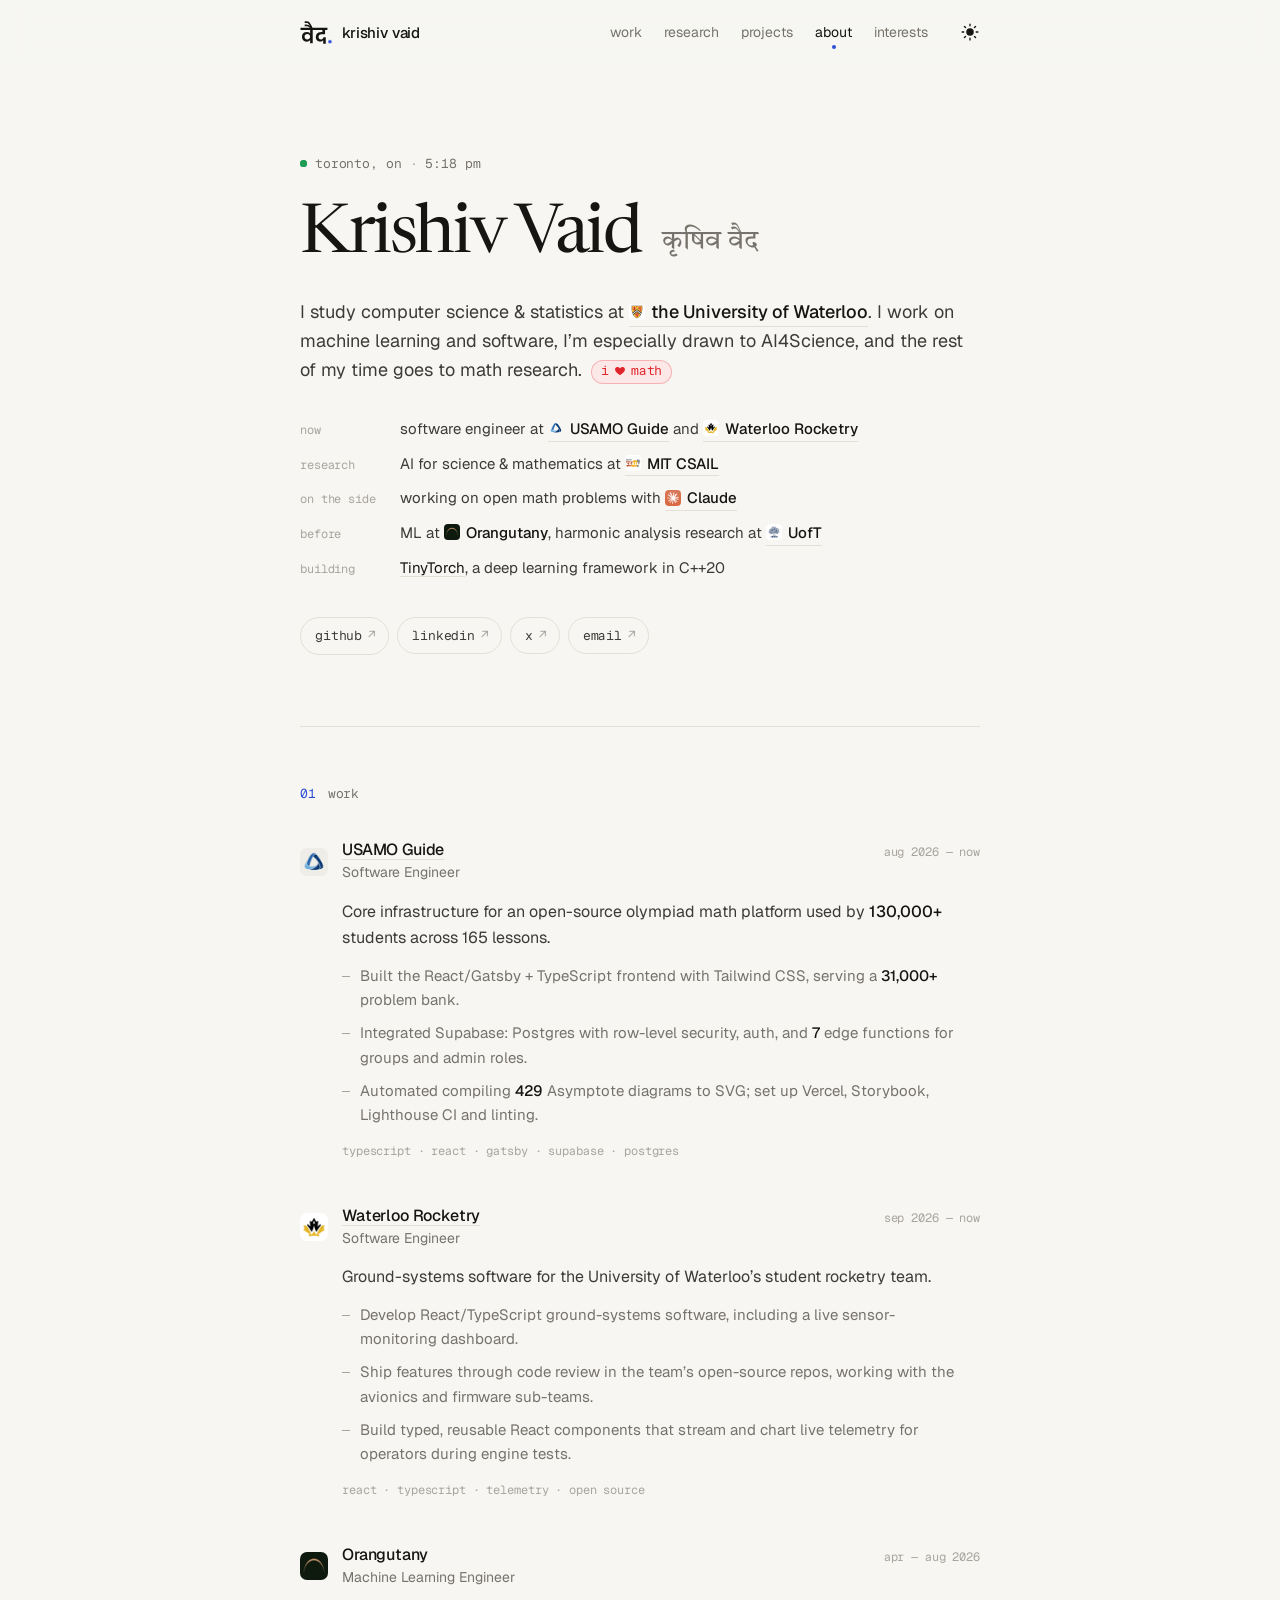
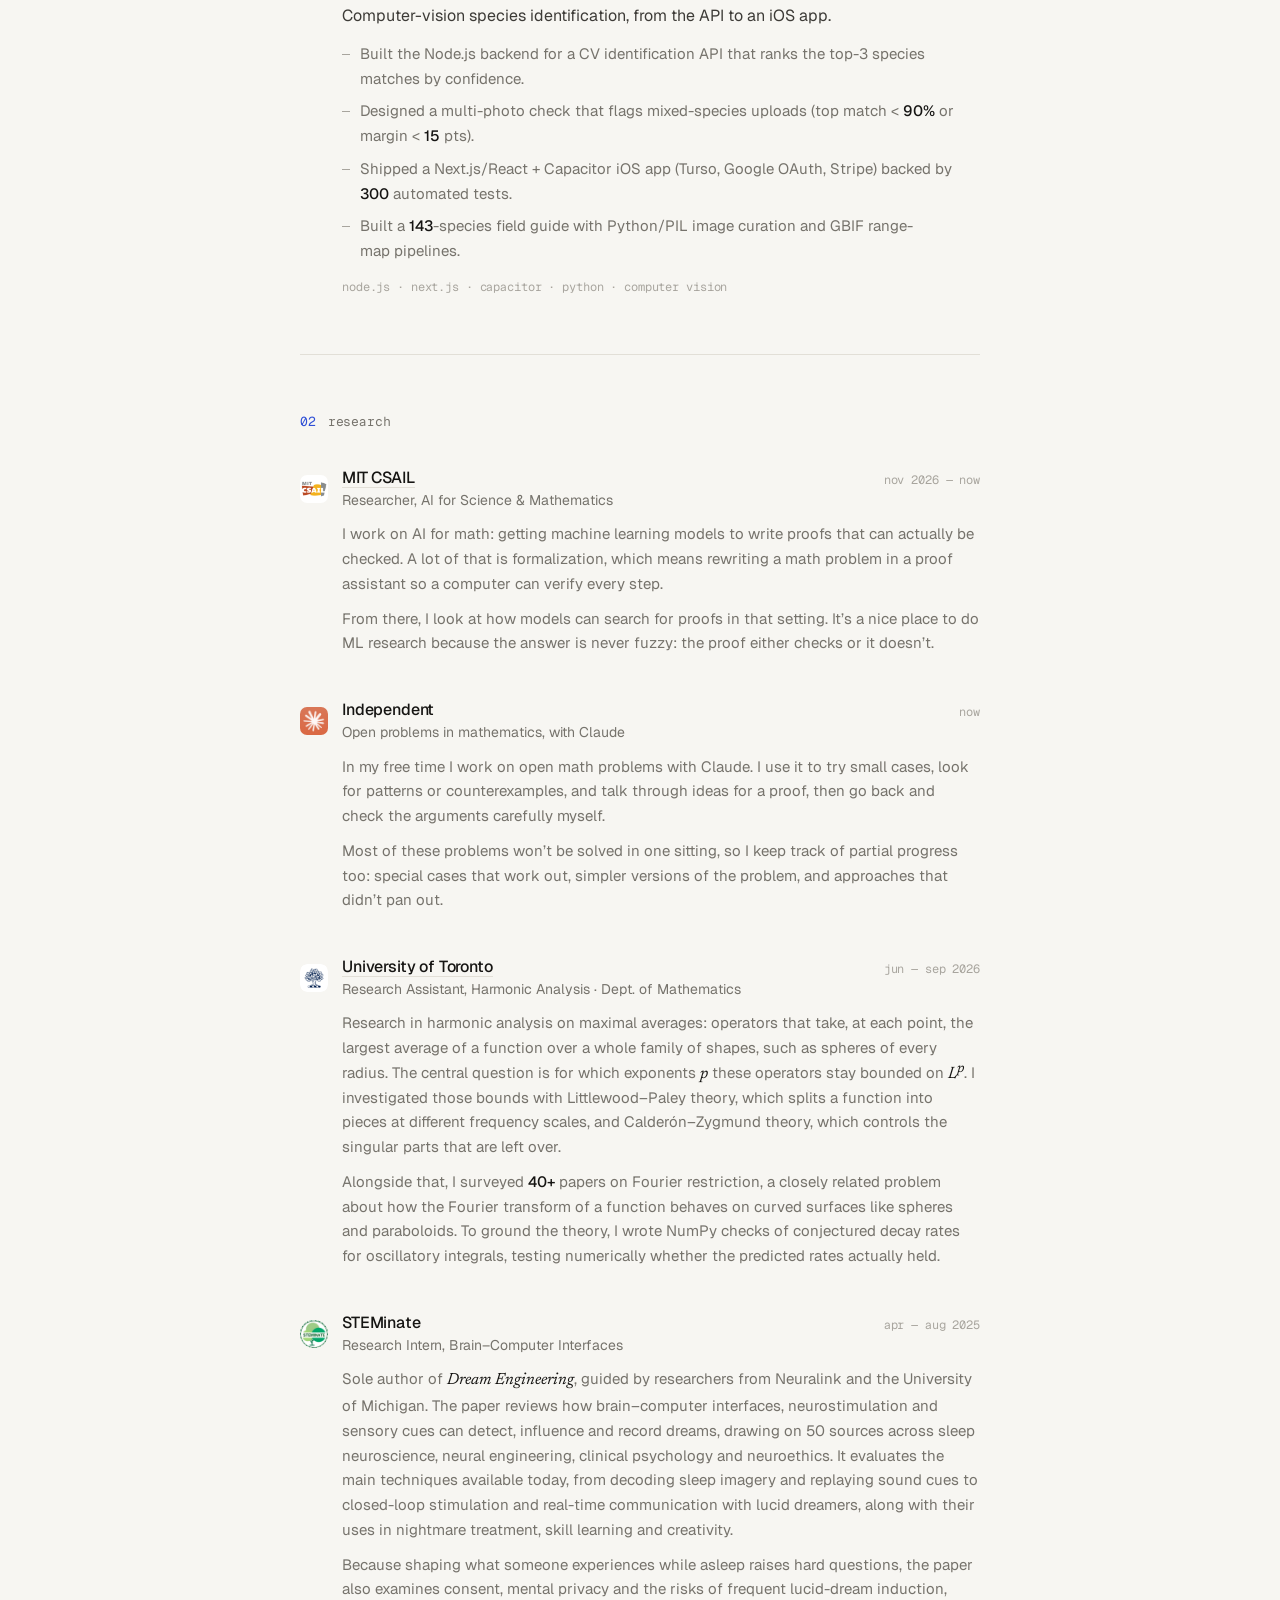
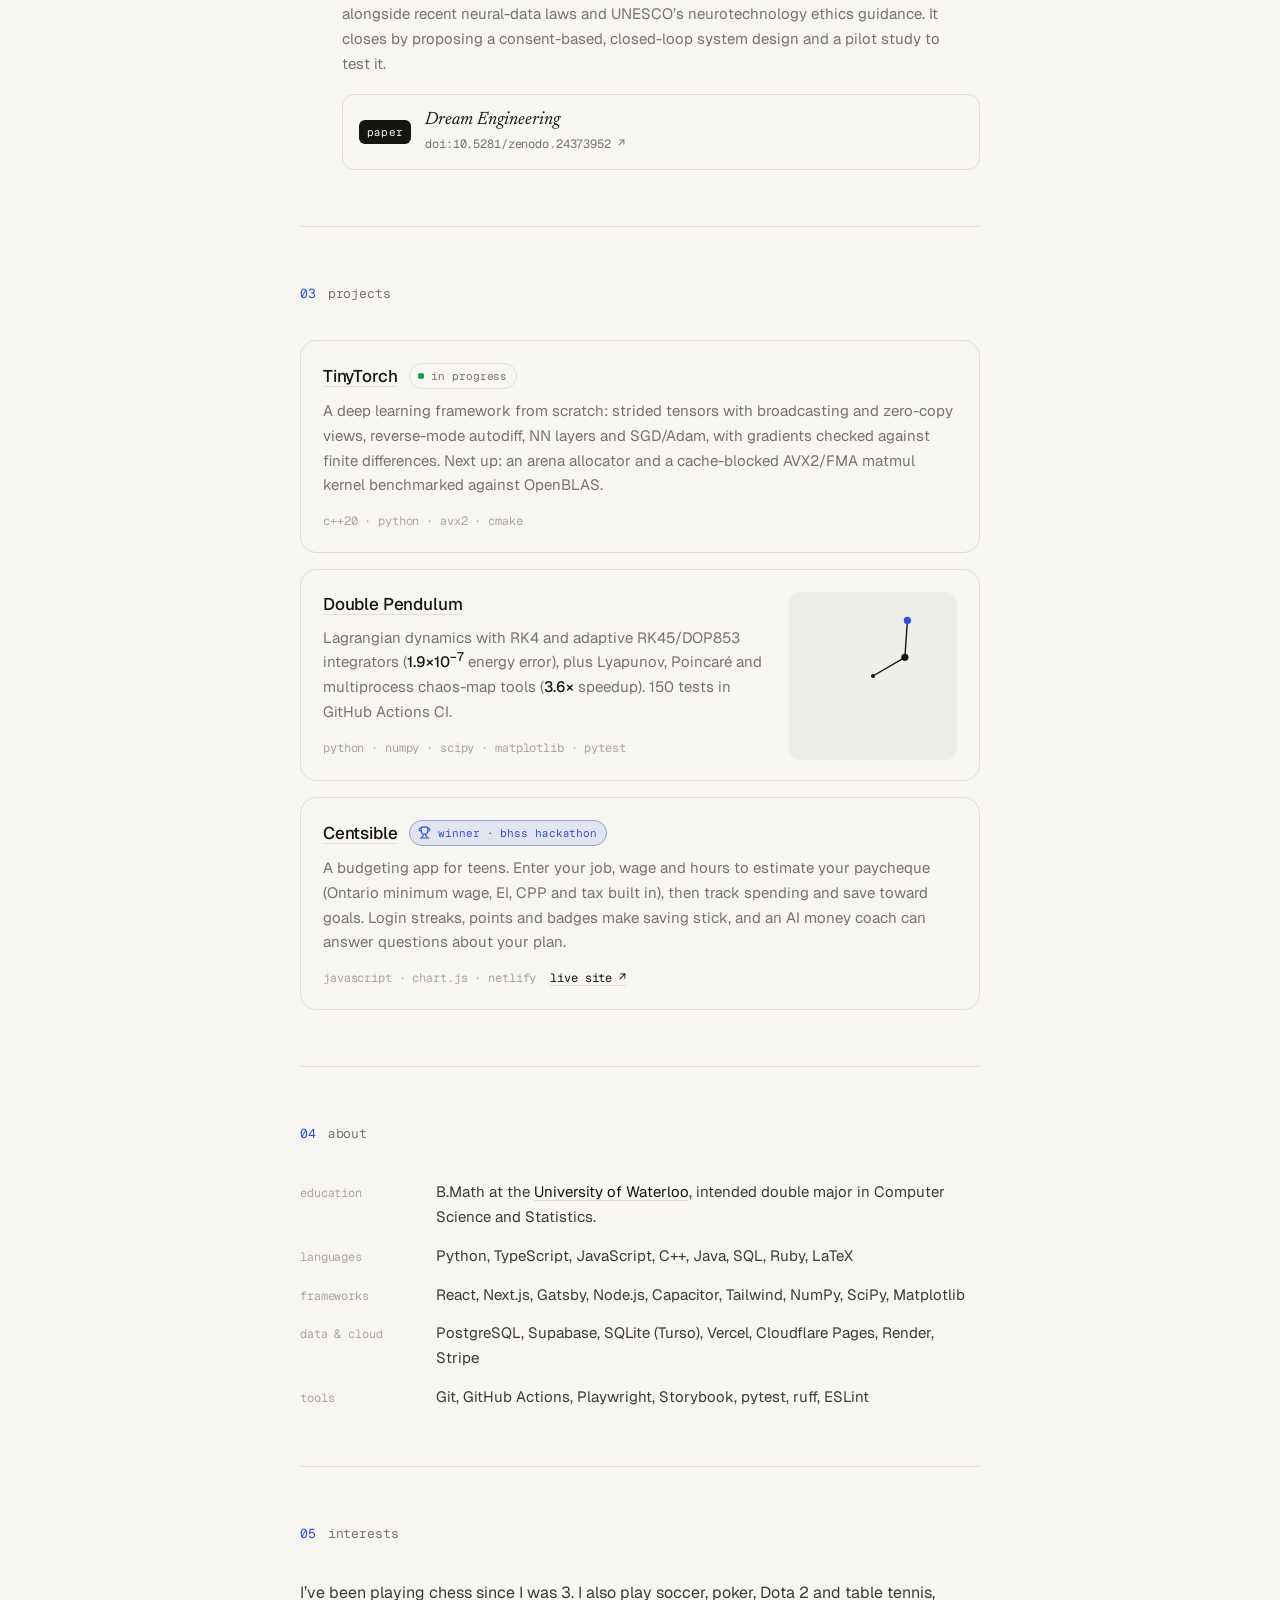
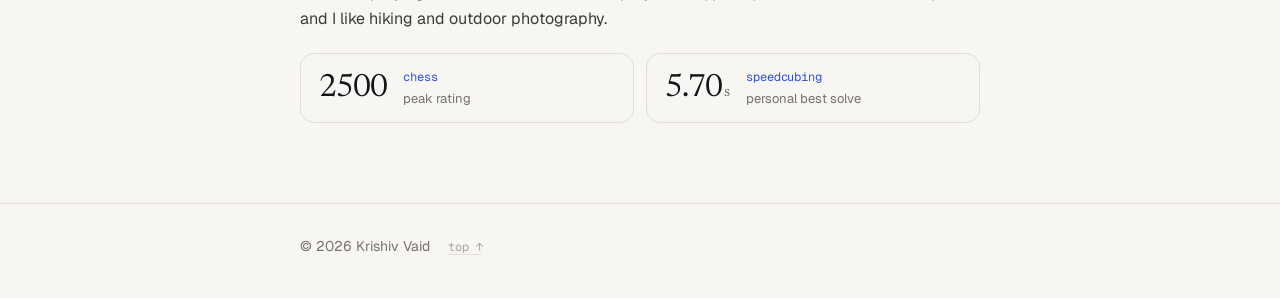
==== index.html @ dd52b74b "Open GitHub links in a new tab Co-Authored-By: Claude Opus 5.5 <noreply@anthropic.com>" ====
<!doctype html>
<html lang="en">
<head>
  <meta charset="utf-8">
  <meta name="viewport" content="width=device-width, initial-scale=1">
  <title>Krishiv Vaid</title>
  <meta name="description" content="Krishiv Vaid: CS & Statistics at the University of Waterloo. Software engineer at USAMO Guide, previously ML at Orangutany and harmonic-analysis research at the University of Toronto.">
  <meta name="theme-color" content="#f7f6f2" media="(prefers-color-scheme: light)">
  <meta name="theme-color" content="#0d0d0c" media="(prefers-color-scheme: dark)">
  <link rel="canonical" href="https://krishvaid.me/">
  <meta property="og:title" content="Krishiv Vaid">
  <meta property="og:description" content="CS & Statistics at Waterloo. Software, math research, and things built from scratch.">
  <meta property="og:type" content="website">
  <meta property="og:url" content="https://krishvaid.me/">
  <meta property="og:image" content="https://krishvaid.me/public/images/social-preview.png">
  <meta property="og:image:width" content="1200">
  <meta property="og:image:height" content="630">
  <meta name="twitter:card" content="summary_large_image">
  <link rel="icon" href="/public/vaid-icon.svg?v=3" type="image/svg+xml">
  <link rel="icon" href="/public/favicon-32.png?v=3" type="image/png" sizes="32x32">
  <link rel="apple-touch-icon" href="/public/apple-touch-icon.png?v=3">
  <!-- Set the theme before first paint so there is no flash. -->
  <script>
    (function () {
      var t = null;
      try { t = localStorage.getItem('theme'); } catch (e) {}
      if (t !== 'light' && t !== 'dark') t = matchMedia('(prefers-color-scheme: dark)').matches ? 'dark' : 'light';
      document.documentElement.dataset.theme = t;
    })();
  </script>
  <!-- Count the visit before CSS and fonts load; main.js renders the result. -->
  <script>
    window.__visit = (function () {
      var url = 'https://krishvaid-visits.vvaid365.workers.dev/visits';
      function go(retry) {
        return fetch(url, { method: 'POST', credentials: 'omit', cache: 'no-store' })
          .then(function (r) { if (!r.ok) throw new Error(r.status); return r.json(); })
          .then(function (d) { return d.count; })
          .catch(function (e) { if (retry) throw e; return new Promise(function (ok) { setTimeout(ok, 300); }).then(function () { return go(true); }); });
      }
      if (document.prerendering) return new Promise(function (ok) { document.addEventListener('prerenderingchange', function () { ok(go()); }, { once: true }); });
      return go();
    })();
  </script>
  <link rel="preconnect" href="https://fonts.googleapis.com">
  <link rel="preconnect" href="https://fonts.gstatic.com" crossorigin>
  <link rel="stylesheet" href="https://fonts.googleapis.com/css2?family=Geist:wght@400;500;600&family=Geist+Mono:wght@400;500&family=Newsreader:ital,opsz,wght@0,6..72,400;0,6..72,500;1,6..72,400&display=swap">
  <link rel="stylesheet" href="https://fonts.googleapis.com/css2?family=Tiro+Devanagari+Hindi&text=%E0%A4%95%E0%A5%83%E0%A4%B7%E0%A4%BF%E0%A4%B5%20%E0%A4%B5%E0%A5%88%E0%A4%A6&display=swap">
  <link rel="stylesheet" href="/css/styles.css?v=10">
  <script src="/js/main.js?v=8" defer></script>
</head>
<body>
  <a class="skip" href="#main">Skip to content</a>

  <header class="top">
    <div class="wrap top-inner">
      <a class="brand" href="/" aria-label="Krishiv Vaid, home">
        <svg class="mark mark-top" viewBox="-33 -1072 1542 1111" aria-hidden="true"><path class="mark-glyph" d="M690 -740V-632H580V0H454V-158Q428 -119 384.5 -97.0Q341 -75 285 -75Q217 -75 165.5 -105.5Q114 -136 86.5 -190.0Q59 -244 59 -314Q59 -381 87.0 -434.0Q115 -487 166.5 -516.5Q218 -546 285 -546Q342 -546 385.0 -524.0Q428 -502 454 -463V-632H-21V-740ZM454 -309V-310Q454 -364 418.5 -403.0Q383 -442 319 -442Q261 -442 223.5 -406.0Q186 -370 186 -311Q186 -251 223.5 -214.5Q261 -178 319 -178Q362 -178 392.5 -197.0Q423 -216 438.5 -246.0Q454 -276 454 -309ZM578 -737H468Q405 -780 378.0 -795.0Q351 -810 325.0 -814.0Q299 -818 241 -818H191V-899H238Q294 -899 321.0 -895.5Q348 -892 375.5 -878.5Q403 -865 444 -833Q406 -901 375.0 -932.0Q344 -963 316.5 -970.5Q289 -978 243 -978H191V-1060H241Q321 -1060 362.5 -1042.5Q404 -1025 450.5 -960.0Q497 -895 578 -737ZM861 -301Q861 -246 894.0 -213.5Q927 -181 982 -181Q1027 -181 1059.5 -209.0Q1092 -237 1092 -289H1211V27H1085V-138Q1063 -109 1027.0 -93.5Q991 -78 945 -78Q885 -78 836.0 -104.0Q787 -130 758.0 -181.0Q729 -232 729 -305Q729 -380 763.5 -433.5Q798 -487 858.5 -514.0Q919 -541 996 -541H1046V-632H649V-740H1302L1301 -632H1176V-430H1009Q943 -430 902.0 -396.0Q861 -362 861 -301Z"/><circle class="mark-dot" cx="1411" cy="-75" r="84"/></svg>
        <span class="brand-name">krishiv vaid</span>
      </a>
      <nav class="nav" aria-label="Sections">
        <a href="#work">work</a>
        <a href="#research">research</a>
        <a href="#projects">projects</a>
        <a href="#about">about</a>
        <a class="wide-only" href="#interests">interests</a>
      </nav>
      <button class="theme" type="button" id="theme-toggle" aria-label="Switch theme">
        <svg viewBox="0 0 24 24" aria-hidden="true">
          <mask id="moon-cut"><rect width="24" height="24" fill="#fff"/><circle class="theme-cut" cx="24" cy="4" r="7" fill="#000"/></mask>
          <circle class="theme-core" cx="12" cy="12" r="5" mask="url(#moon-cut)"/>
          <g class="theme-rays"><path d="M12 1.5v2.2M12 20.3v2.2M1.5 12h2.2M20.3 12h2.2M4.6 4.6l1.5 1.5M17.9 17.9l1.5 1.5M4.6 19.4l1.5-1.5M17.9 6.1l1.5-1.5"/></g>
        </svg>
      </button>
    </div>
  </header>

  <main id="main" class="wrap">
    <section class="hero" aria-labelledby="hero-name">
      <p class="eyebrow mono"><span class="pulse" aria-hidden="true"></span>toronto, on <span class="sep">·</span> <time id="local-time">--:--</time></p>
      <h1 id="hero-name">Krishiv Vaid <span class="dev" lang="hi">कृषिव वैद</span></h1>
      <p class="lede">
        I study computer science &amp; statistics at
        <a class="org" href="https://uwaterloo.ca/"><img src="/public/logos/uwaterloo.ca.png" alt="" width="16" height="16">the University of Waterloo</a>.
        I work on machine learning and software, I’m especially drawn to AI4Science,
        and the rest of my time goes to math research.
        <span class="heart mono" role="img" aria-label="i love math">i <svg viewBox="0 0 24 24" aria-hidden="true"><path d="M12 20.5s-7.6-4.6-9.5-9.3C1.1 7.8 3.3 4.2 7 4.2c2 0 3.6 1.1 5 2.9 1.4-1.8 3-2.9 5-2.9 3.7 0 5.9 3.6 4.5 7-1.9 4.7-9.5 9.3-9.5 9.3z"/></svg> math</span>
      </p>
      <ul class="status">
        <li><span class="k mono">now</span><span>software engineer at <a class="org" href="https://usamoguide.com/"><img src="/public/logos/usamoguide.com.png" alt="" width="16" height="16">USAMO Guide</a> and <a class="org" href="https://www.waterloorocketry.com/"><img src="/public/logos/waterloorocketry.png" alt="" width="16" height="16">Waterloo Rocketry</a></span></li>
        <li><span class="k mono">research</span><span>AI for science &amp; mathematics at <a class="org" href="https://www.csail.mit.edu/"><img src="/public/logos/mit-csail-logo.png" alt="" width="16" height="16">MIT CSAIL</a></span></li>
        <li><span class="k mono">on the side</span><span>working on open math problems with <a class="org" href="https://claude.ai/"><img src="/public/logos/claude.png" alt="" width="16" height="16">Claude</a></span></li>
        <li><span class="k mono">before</span><span>ML at <span class="org plain"><img src="/public/logos/orangutany.png" alt="" width="16" height="16">Orangutany</span>, harmonic analysis research at <a class="org" href="https://www.math.toronto.edu/"><img src="/public/logos/utoronto.ca.png" alt="" width="16" height="16">UofT</a></span></li>
        <li><span class="k mono">building</span><span><a href="#projects">TinyTorch</a>, a deep learning framework in C++20</span></li>
      </ul>
      <ul class="links mono" aria-label="Elsewhere">
        <li><a href="https://github.com/Krishiv-Vaid" target="_blank" rel="noopener noreferrer">github<span class="arr" aria-hidden="true">↗</span></a></li>
        <li><a href="https://www.linkedin.com/in/krishiv-vaid">linkedin<span class="arr" aria-hidden="true">↗</span></a></li>
        <li><a href="https://x.com/krishiv_v22">x<span class="arr" aria-hidden="true">↗</span></a></li>
        <li><a href="mailto:kvaid@uwaterloo.ca">email<span class="arr" aria-hidden="true">↗</span></a></li>
      </ul>
    </section>

    <section id="work" class="block reveal" aria-labelledby="work-h">
      <h2 id="work-h" class="label mono"><span class="num">01</span>work</h2>
      <ol class="entries">
        <li class="entry">
          <div class="entry-head">
            <img class="logo" src="/public/logos/usamoguide.com.png" alt="" width="28" height="28">
            <div class="entry-title">
              <h3><a href="https://usamoguide.com/">USAMO Guide</a></h3>
              <p class="role">Software Engineer</p>
            </div>
            <p class="when mono">aug 2026 — now</p>
          </div>
          <p class="summary">Core infrastructure for an open-source olympiad math platform used by <strong>130,000+</strong> students across 165 lessons.</p>
          <ul class="points">
            <li>Built the React/Gatsby + TypeScript frontend with Tailwind CSS, serving a <strong>31,000+</strong> problem bank.</li>
            <li>Integrated Supabase: Postgres with row-level security, auth, and <strong>7</strong> edge functions for groups and admin roles.</li>
            <li>Automated compiling <strong>429</strong> Asymptote diagrams to SVG; set up Vercel, Storybook, Lighthouse CI and linting.</li>
          </ul>
          <p class="tags mono">typescript · react · gatsby · supabase · postgres</p>
        </li>
        <li class="entry">
          <div class="entry-head">
            <img class="logo" src="/public/logos/waterloorocketry.png" alt="" width="28" height="28">
            <div class="entry-title">
              <h3><a href="https://www.waterloorocketry.com/">Waterloo Rocketry</a></h3>
              <p class="role">Software Engineer</p>
            </div>
            <p class="when mono">sep 2026 — now</p>
          </div>
          <p class="summary">Ground-systems software for the University of Waterloo’s student rocketry team.</p>
          <ul class="points">
            <li>Develop React/TypeScript ground-systems software, including a live sensor-monitoring dashboard.</li>
            <li>Ship features through code review in the team’s open-source repos, working with the avionics and firmware sub-teams.</li>
            <li>Build typed, reusable React components that stream and chart live telemetry for operators during engine tests.</li>
          </ul>
          <p class="tags mono">react · typescript · telemetry · open source</p>
        </li>
        <li class="entry">
          <div class="entry-head">
            <img class="logo" src="/public/logos/orangutany.png" alt="" width="28" height="28">
            <div class="entry-title">
              <h3>Orangutany</h3>
              <p class="role">Machine Learning Engineer</p>
            </div>
            <p class="when mono">apr — aug 2026</p>
          </div>
          <p class="summary">Computer-vision species identification, from the API to an iOS app.</p>
          <ul class="points">
            <li>Built the Node.js backend for a CV identification API that ranks the top-3 species matches by confidence.</li>
            <li>Designed a multi-photo check that flags mixed-species uploads (top match &lt; <strong>90%</strong> or margin &lt; <strong>15</strong> pts).</li>
            <li>Shipped a Next.js/React + Capacitor iOS app (Turso, Google OAuth, Stripe) backed by <strong>300</strong> automated tests.</li>
            <li>Built a <strong>143</strong>-species field guide with Python/PIL image curation and GBIF range-map pipelines.</li>
          </ul>
          <p class="tags mono">node.js · next.js · capacitor · python · computer vision</p>
        </li>
      </ol>
    </section>

    <section id="research" class="block reveal" aria-labelledby="research-h">
      <h2 id="research-h" class="label mono"><span class="num">02</span>research</h2>
      <ol class="entries">
        <li class="entry">
          <div class="entry-head">
            <img class="logo" src="/public/logos/mit-csail-logo.png" alt="" width="28" height="28">
            <div class="entry-title">
              <h3><a href="https://www.csail.mit.edu/">MIT CSAIL</a></h3>
              <p class="role">Researcher, AI for Science &amp; Mathematics</p>
            </div>
            <p class="when mono">nov 2026 — now</p>
          </div>
          <div class="prose">
            <p>I work on AI for math: getting machine learning models to write proofs that can actually be checked. A lot of that is formalization, which means rewriting a math problem in a proof assistant so a computer can verify every step.</p>
            <p>From there, I look at how models can search for proofs in that setting. It’s a nice place to do ML research because the answer is never fuzzy: the proof either checks or it doesn’t.</p>
          </div>
        </li>
        <li class="entry">
          <div class="entry-head">
            <img class="logo" src="/public/logos/claude.png" alt="" width="28" height="28">
            <div class="entry-title">
              <h3>Independent</h3>
              <p class="role">Open problems in mathematics, with Claude</p>
            </div>
            <p class="when mono">now</p>
          </div>
          <div class="prose">
            <p>In my free time I work on open math problems with Claude. I use it to try small cases, look for patterns or counterexamples, and talk through ideas for a proof, then go back and check the arguments carefully myself.</p>
            <p>Most of these problems won’t be solved in one sitting, so I keep track of partial progress too: special cases that work out, simpler versions of the problem, and approaches that didn’t pan out.</p>
          </div>
        </li>
        <li class="entry">
          <div class="entry-head">
            <img class="logo" src="/public/logos/utoronto.ca.png" alt="" width="28" height="28">
            <div class="entry-title">
              <h3><a href="https://www.math.toronto.edu/">University of Toronto</a></h3>
              <p class="role">Research Assistant, Harmonic Analysis · Dept. of Mathematics</p>
            </div>
            <p class="when mono">jun — sep 2026</p>
          </div>
          <div class="prose">
            <p>Research in harmonic analysis on maximal averages: operators that take, at each point, the largest average of a function over a whole family of shapes, such as spheres of every radius. The central question is for which exponents <i class="math">p</i> these operators stay bounded on <i class="math">L<sup>p</sup></i>. I investigated those bounds with Littlewood–Paley theory, which splits a function into pieces at different frequency scales, and Calderón–Zygmund theory, which controls the singular parts that are left over.</p>
            <p>Alongside that, I surveyed <strong>40+</strong> papers on Fourier restriction, a closely related problem about how the Fourier transform of a function behaves on curved surfaces like spheres and paraboloids. To ground the theory, I wrote NumPy checks of conjectured decay rates for oscillatory integrals, testing numerically whether the predicted rates actually held.</p>
          </div>
        </li>
        <li class="entry">
          <div class="entry-head">
            <img class="logo round" src="/public/logos/steminate.png" alt="" width="28" height="28">
            <div class="entry-title">
              <h3>STEMinate</h3>
              <p class="role">Research Intern, Brain–Computer Interfaces</p>
            </div>
            <p class="when mono">apr — aug 2025</p>
          </div>
          <div class="prose">
            <p>Sole author of <cite>Dream Engineering</cite>, guided by researchers from Neuralink and the University of Michigan. The paper reviews how brain–computer interfaces, neurostimulation and sensory cues can detect, influence and record dreams, drawing on 50 sources across sleep neuroscience, neural engineering, clinical psychology and neuroethics. It evaluates the main techniques available today, from decoding sleep imagery and replaying sound cues to closed-loop stimulation and real-time communication with lucid dreamers, along with their uses in nightmare treatment, skill learning and creativity.</p>
            <p>Because shaping what someone experiences while asleep raises hard questions, the paper also examines consent, mental privacy and the risks of frequent lucid-dream induction, alongside recent neural-data laws and UNESCO’s neurotechnology ethics guidance. It closes by proposing a consent-based, closed-loop system design and a pilot study to test it.</p>
          </div>
          <a class="paper" href="https://doi.org/10.5281/zenodo.24373952">
            <span class="paper-kind mono">paper</span>
            <span class="paper-title">Dream Engineering</span>
            <span class="paper-meta mono">doi:10.5281/zenodo.24373952 ↗</span>
          </a>
        </li>
      </ol>
    </section>

    <section id="projects" class="block reveal" aria-labelledby="projects-h">
      <h2 id="projects-h" class="label mono"><span class="num">03</span>projects</h2>
      <div class="projects">
        <article class="project">
          <div class="project-head">
            <h3><a href="https://github.com/Krishiv-Vaid/tinytorch" target="_blank" rel="noopener noreferrer">TinyTorch</a></h3>
            <span class="badge mono"><span class="pulse" aria-hidden="true"></span>in progress</span>
          </div>
          <p>A deep learning framework from scratch: strided tensors with broadcasting and zero-copy views, reverse-mode autodiff, NN layers and SGD/Adam, with gradients checked against finite differences. Next up: an arena allocator and a cache-blocked AVX2/FMA matmul kernel benchmarked against OpenBLAS.</p>
          <p class="tags mono">c++20 · python · avx2 · cmake</p>
        </article>
        <article class="project has-viz">
          <div class="project-body">
            <div class="project-head">
              <h3><a href="https://github.com/Krishiv-Vaid/double-pendulum" target="_blank" rel="noopener noreferrer">Double Pendulum</a></h3>
            </div>
            <p>Lagrangian dynamics with RK4 and adaptive RK45/DOP853 integrators (<strong>1.9×10<sup>−7</sup></strong> energy error), plus Lyapunov, Poincaré and multiprocess chaos-map tools (<strong>3.6×</strong> speedup). 150 tests in GitHub Actions CI.</p>
            <p class="tags mono">python · numpy · scipy · matplotlib · pytest</p>
          </div>
          <figure class="viz">
            <canvas id="pendulum" width="240" height="240" role="img" aria-label="A live double pendulum simulation tracing a chaotic path"></canvas>
          </figure>
        </article>
        <article class="project">
          <div class="project-head">
            <h3><a href="https://centsible-ca.netlify.app/">Centsible</a></h3>
            <span class="badge badge-win mono"><svg viewBox="0 0 24 24" aria-hidden="true"><path d="M6 9H4.5a2.5 2.5 0 0 1 0-5H6M18 9h1.5a2.5 2.5 0 0 0 0-5H18M4 22h16M10 14.66V17c0 .55-.47.98-.97 1.21C7.85 18.75 7 20.24 7 22M14 14.66V17c0 .55.47.98.97 1.21C16.15 18.75 17 20.24 17 22M18 2H6v7a6 6 0 0 0 12 0V2Z"/></svg>winner · bhss hackathon</span>
          </div>
          <p>A budgeting app for teens. Enter your job, wage and hours to estimate your paycheque (Ontario minimum wage, EI, CPP and tax built in), then track spending and save toward goals. Login streaks, points and badges make saving stick, and an AI money coach can answer questions about your plan.</p>
          <p class="tags mono">javascript · chart.js · netlify<a class="live" href="https://centsible-ca.netlify.app/">live site ↗</a></p>
        </article>
      </div>
    </section>

    <section id="about" class="block reveal" aria-labelledby="about-h">
      <h2 id="about-h" class="label mono"><span class="num">04</span>about</h2>
      <dl class="facts">
        <div>
          <dt class="mono">education</dt>
          <dd>B.Math at the <a href="https://uwaterloo.ca/">University of Waterloo</a>, intended double major in Computer Science and Statistics.</dd>
        </div>
        <div>
          <dt class="mono">languages</dt>
          <dd>Python, TypeScript, JavaScript, C++, Java, SQL, Ruby, LaTeX</dd>
        </div>
        <div>
          <dt class="mono">frameworks</dt>
          <dd>React, Next.js, Gatsby, Node.js, Capacitor, Tailwind, NumPy, SciPy, Matplotlib</dd>
        </div>
        <div>
          <dt class="mono">data &amp; cloud</dt>
          <dd>PostgreSQL, Supabase, SQLite (Turso), Vercel, Cloudflare Pages, Render, Stripe</dd>
        </div>
        <div>
          <dt class="mono">tools</dt>
          <dd>Git, GitHub Actions, Playwright, Storybook, pytest, ruff, ESLint</dd>
        </div>
      </dl>
    </section>

    <section id="interests" class="block reveal" aria-labelledby="interests-h">
      <h2 id="interests-h" class="label mono"><span class="num">05</span>interests</h2>
      <p class="interests-lede">I’ve been playing chess since I was 3. I also play soccer, poker, Dota 2 and table tennis, and I like hiking and outdoor photography.</p>
      <div class="stats">
        <div class="stat">
          <span class="stat-n">2500</span>
          <span class="stat-txt"><span class="stat-k mono">chess</span><span class="stat-l">peak rating</span></span>
        </div>
        <div class="stat">
          <span class="stat-n">5.70<small>s</small></span>
          <span class="stat-txt"><span class="stat-k mono">speedcubing</span><span class="stat-l">personal best solve</span></span>
        </div>
      </div>
    </section>
  </main>

  <footer class="foot">
    <div class="wrap foot-inner">
      <div class="foot-row">
        <p class="foot-copy">© <span id="year">2026</span> Krishiv Vaid <a class="totop mono" href="#main">top ↑</a></p>
        <p class="visits mono" id="visits" aria-live="polite">
          <svg class="mark mark-foot" viewBox="-33 -1072 1542 1111" aria-hidden="true"><path class="mark-glyph" d="M690 -740V-632H580V0H454V-158Q428 -119 384.5 -97.0Q341 -75 285 -75Q217 -75 165.5 -105.5Q114 -136 86.5 -190.0Q59 -244 59 -314Q59 -381 87.0 -434.0Q115 -487 166.5 -516.5Q218 -546 285 -546Q342 -546 385.0 -524.0Q428 -502 454 -463V-632H-21V-740ZM454 -309V-310Q454 -364 418.5 -403.0Q383 -442 319 -442Q261 -442 223.5 -406.0Q186 -370 186 -311Q186 -251 223.5 -214.5Q261 -178 319 -178Q362 -178 392.5 -197.0Q423 -216 438.5 -246.0Q454 -276 454 -309ZM578 -737H468Q405 -780 378.0 -795.0Q351 -810 325.0 -814.0Q299 -818 241 -818H191V-899H238Q294 -899 321.0 -895.5Q348 -892 375.5 -878.5Q403 -865 444 -833Q406 -901 375.0 -932.0Q344 -963 316.5 -970.5Q289 -978 243 -978H191V-1060H241Q321 -1060 362.5 -1042.5Q404 -1025 450.5 -960.0Q497 -895 578 -737ZM861 -301Q861 -246 894.0 -213.5Q927 -181 982 -181Q1027 -181 1059.5 -209.0Q1092 -237 1092 -289H1211V27H1085V-138Q1063 -109 1027.0 -93.5Q991 -78 945 -78Q885 -78 836.0 -104.0Q787 -130 758.0 -181.0Q729 -232 729 -305Q729 -380 763.5 -433.5Q798 -487 858.5 -514.0Q919 -541 996 -541H1046V-632H649V-740H1302L1301 -632H1176V-430H1009Q943 -430 902.0 -396.0Q861 -362 861 -301Z"/><circle class="mark-dot" cx="1411" cy="-75" r="84"/></svg>
          <span class="visits-l">visitor</span>
          <span class="odo" aria-hidden="true"></span>
          <span class="sr" id="visits-sr"></span>
        </p>
      </div>
    </div>
  </footer>
</body>
</html>
---- css/styles.css ----
/* ---------- tokens ---------- */
:root {
  --bg: #f7f6f2;
  --bg-raised: #efede7;
  --fg: #161513;
  --fg-2: #3d3b37;
  --muted: #76736c;
  --faint: #a8a59e;
  --line: #e2dfd7;
  --accent: #2f4fd6;
  --accent-soft: rgba(47, 79, 214, 0.1);
  --live: #1f9d55;
  --love: #e0242b;
  --love-ink: #b42331;
  --love-bg: #fde8e8;
  --love-line: rgba(224, 36, 43, 0.28);
  --header-bg: rgba(247, 246, 242, 0.78);

  --serif: "Newsreader", "Iowan Old Style", Georgia, serif;
  --sans: "Geist", ui-sans-serif, system-ui, -apple-system, "Segoe UI", sans-serif;
  --mono: "Geist Mono", ui-monospace, "SF Mono", Menlo, monospace;

  --w: 680px;
  --ease: cubic-bezier(0.22, 1, 0.36, 1);
  color-scheme: light;
}

:root[data-theme="dark"] {
  --bg: #0d0d0c;
  --bg-raised: #171715;
  --fg: #eceae4;
  --fg-2: #c4c1b9;
  --muted: #8d8a83;
  --faint: #5d5b56;
  --line: #262522;
  --accent: #93a6ff;
  --accent-soft: rgba(147, 166, 255, 0.12);
  --live: #4ade80;
  --love: #ff5a5f;
  --love-ink: #ff9b9b;
  --love-bg: rgba(255, 90, 95, 0.12);
  --love-line: rgba(255, 90, 95, 0.28);
  --header-bg: rgba(13, 13, 12, 0.72);
  color-scheme: dark;
}

/* No-JS fallback: follow the system. */
@media (prefers-color-scheme: dark) {
  :root:not([data-theme]) {
    --bg: #0d0d0c; --bg-raised: #171715; --fg: #eceae4; --fg-2: #c4c1b9; --muted: #8d8a83;
    --faint: #5d5b56; --line: #262522; --accent: #93a6ff; --accent-soft: rgba(147,166,255,.12);
    --live: #4ade80; --love: #ff5a5f; --love-ink: #ff9b9b; --love-bg: rgba(255,90,95,.12); --love-line: rgba(255,90,95,.28); --header-bg: rgba(13,13,12,.72); color-scheme: dark;
  }
}

/* ---------- base ---------- */
*, *::before, *::after { box-sizing: border-box; }
html { -webkit-text-size-adjust: 100%; scroll-behavior: smooth; scroll-padding-top: 80px; }
body {
  margin: 0;
  background: var(--bg);
  color: var(--fg-2);
  font: 400 16px/1.65 var(--sans);
  -webkit-font-smoothing: antialiased;
  -moz-osx-font-smoothing: grayscale;
  text-rendering: optimizeLegibility;
}
::selection { background: var(--accent); color: var(--bg); }
img, svg, canvas { display: block; max-width: 100%; }
h1, h2, h3, p, ul, ol, dl, dd, figure { margin: 0; }
ul, ol { padding: 0; list-style: none; }
strong { color: var(--fg); font-weight: 500; }
.mono { font-family: var(--mono); font-feature-settings: "ss01"; letter-spacing: -0.01em; }
.muted { color: var(--muted); }
.wrap { width: 100%; max-width: calc(var(--w) + 48px); margin: 0 auto; padding: 0 24px; }
.sr { position: absolute; width: 1px; height: 1px; overflow: hidden; clip: rect(0 0 0 0); white-space: nowrap; }

a { color: var(--fg); text-decoration: none; }
main a:not(.paper):not(.org),
.foot a:not(.foot-brand) {
  background: linear-gradient(currentColor, currentColor) 0 100% / 0 1px no-repeat,
              linear-gradient(var(--line), var(--line)) 0 100% / 100% 1px no-repeat;
  transition: background-size 0.4s var(--ease), color 0.2s;
}
main a:not(.paper):not(.org):hover { background-size: 100% 1px, 100% 1px; }
a:focus-visible, button:focus-visible { outline: 2px solid var(--accent); outline-offset: 3px; border-radius: 4px; }

.skip { position: absolute; left: 16px; top: -48px; padding: 8px 12px; background: var(--fg); color: var(--bg); border-radius: 6px; z-index: 100; }
.skip:focus { top: 12px; }

/* ---------- header ---------- */
.top {
  position: sticky; top: 0; z-index: 50;
  background: var(--header-bg);
  -webkit-backdrop-filter: saturate(1.4) blur(14px);
  backdrop-filter: saturate(1.4) blur(14px);
  border-bottom: 1px solid transparent;
  transition: border-color 0.3s;
}
.top.scrolled { border-bottom-color: var(--line); }
.top-inner { display: flex; align-items: center; gap: 24px; height: 64px; }

.brand { display: inline-flex; align-items: center; gap: 10px; color: var(--fg); }
.brand-name { font: 500 15px/1 var(--sans); letter-spacing: -0.01em; }
/* वैद mark: viewBox aspect is ~1.39:1 */
.mark { width: 32px; height: 23px; overflow: visible; }
.mark-glyph { fill: var(--fg); }
.mark-dot { fill: var(--accent); transform-box: fill-box; transform-origin: center; }
/* On load the letters wipe in left to right, like being written, then the dot lands. */
.mark-top .mark-glyph { animation: write 1.1s var(--ease) 0.1s both; }
.mark-top .mark-dot { animation: pop 0.5s var(--ease) 0.95s both; }
.brand:hover .mark-dot { animation: nudge 0.6s var(--ease); }
@keyframes write { from { clip-path: inset(-10% 100% -10% 0); } to { clip-path: inset(-10% 0 -10% 0); } }
@keyframes pop { 0% { transform: scale(0); } 60% { transform: scale(1.35); } 100% { transform: scale(1); } }
@keyframes nudge { 50% { transform: translate(40px, -40px) scale(1.2); } }

.nav { display: flex; gap: 22px; margin-left: auto; font: 400 14px/1 var(--sans); }
.nav a { color: var(--muted); transition: color 0.2s; position: relative; padding: 6px 0; }
.nav a:hover, .nav a.active { color: var(--fg); }
.nav a.active::after { content: ""; position: absolute; left: 50%; bottom: -4px; width: 4px; height: 4px; margin-left: -2px; border-radius: 50%; background: var(--accent); }

.theme {
  display: grid; place-items: center; width: 36px; height: 36px; margin-right: -8px;
  border: 0; border-radius: 10px; background: transparent; color: var(--fg); cursor: pointer;
  transition: background-color 0.2s;
}
.theme:hover { background: var(--bg-raised); }
.theme svg { width: 18px; height: 18px; overflow: visible; }
.theme-core { fill: currentColor; transition: r 0.5s var(--ease); }
.theme-cut { transition: cx 0.5s var(--ease), cy 0.5s var(--ease); }
.theme-rays { stroke: currentColor; stroke-width: 1.8; stroke-linecap: round; transform-origin: 12px 12px; transition: transform 0.5s var(--ease), opacity 0.3s; }
[data-theme="dark"] .theme-core { r: 8px; }
[data-theme="dark"] .theme-cut { cx: 17px; cy: 7px; }
[data-theme="dark"] .theme-rays { transform: rotate(45deg) scale(0.4); opacity: 0; }

/* ---------- hero ---------- */
.hero { padding: 88px 0 72px; }
.eyebrow { display: flex; align-items: center; gap: 8px; color: var(--muted); font-size: 13px; margin-bottom: 28px; }
.eyebrow .sep { color: var(--faint); }
.pulse { position: relative; width: 7px; height: 7px; border-radius: 50%; background: var(--live); flex: none; }
.pulse::after { content: ""; position: absolute; inset: 0; border-radius: 50%; background: var(--live); animation: ping 2.4s var(--ease) infinite; }
@keyframes ping { 0% { transform: scale(1); opacity: 0.55; } 80%, 100% { transform: scale(2.8); opacity: 0; } }

h1 {
  font: 400 clamp(44px, 9vw, 68px)/1 var(--serif);
  font-optical-sizing: auto;
  letter-spacing: -0.035em;
  color: var(--fg);
  margin-bottom: 28px;
}
.dev {
  font: 400 0.4em/1 "Tiro Devanagari Hindi", var(--serif);
  letter-spacing: 0; color: var(--muted); margin-left: 0.3em;
  white-space: nowrap; vertical-align: 0.14em;
}
.lede { font-size: 18px; line-height: 1.6; color: var(--fg-2); max-width: 60ch; text-wrap: pretty; }

.org { display: inline-flex; align-items: baseline; gap: 6px; color: var(--fg); font-weight: 500;
  background: linear-gradient(var(--line), var(--line)) 0 100% / 100% 1px no-repeat; transition: background 0.3s; }
.org:hover { background: linear-gradient(currentColor, currentColor) 0 100% / 100% 1px no-repeat; }
.org img { width: 16px; height: 16px; border-radius: 4px; align-self: center; transform: translateY(-1px); }

.status { margin-top: 32px; display: grid; gap: 10px; font-size: 15px; }
.status li { display: grid; grid-template-columns: 88px 1fr; gap: 12px; align-items: baseline; }
.status .k { font-size: 12px; color: var(--faint); text-transform: lowercase; }

.links { display: flex; flex-wrap: wrap; gap: 8px; margin-top: 36px; font-size: 13px; }
.links a {
  display: inline-flex; align-items: center; gap: 6px; padding: 7px 12px 7px 14px;
  border: 1px solid var(--line); border-radius: 999px; color: var(--fg-2);
  background: none !important;
  transition: border-color 0.2s, color 0.2s, background-color 0.2s;
}
.links a:hover { border-color: var(--fg); color: var(--fg); }
.links .arr { color: var(--faint); transition: transform 0.3s var(--ease), color 0.2s; }
.links a:hover .arr { transform: translate(2px, -2px); color: var(--accent); }

/* ---------- sections ---------- */
.block { padding: 56px 0; border-top: 1px solid var(--line); }
.label { display: flex; align-items: center; gap: 12px; font-size: 13px; font-weight: 400; color: var(--muted); margin-bottom: 36px; text-transform: lowercase; }
.label .num { color: var(--accent); }

.entries { display: grid; gap: 44px; }
.entry-head { display: grid; grid-template-columns: 28px 1fr auto; gap: 14px; align-items: center; }
.logo { width: 28px; height: 28px; border-radius: 7px; background: var(--bg-raised); }
.logo.round { border-radius: 50%; }
.chip { display: grid; place-items: center; font: 500 13px/1 var(--mono); color: var(--muted); border: 1px solid var(--line); background: var(--bg-raised); }
h3 { font: 500 16px/1.3 var(--sans); color: var(--fg); letter-spacing: -0.01em; }
.role { font-size: 14px; color: var(--muted); line-height: 1.4; margin-top: 2px; }
.when { font-size: 12px; color: var(--faint); white-space: nowrap; align-self: start; padding-top: 3px; }
.summary { margin: 16px 0 0 42px; color: var(--fg-2); }
.points { margin: 12px 0 0 42px; display: grid; gap: 8px; font-size: 15px; color: var(--muted); }
.points li { position: relative; padding-left: 18px; text-wrap: pretty; }
.points li::before { content: ""; position: absolute; left: 0; top: 0.8em; width: 8px; height: 1px; background: var(--faint); }
.tags { margin: 14px 0 0 42px; font-size: 12px; color: var(--faint); }
.prose { margin: 12px 0 0 42px; display: grid; gap: 10px; font-size: 15px; color: var(--muted); }
.prose p { text-wrap: pretty; }
.org.plain { background: none; }
.math { font-family: var(--serif); font-size: 1.1em; line-height: 0; color: var(--fg); }
sup { line-height: 0; }
cite { font-style: italic; font-family: var(--serif); font-size: 1.08em; color: var(--fg); }

.paper {
  display: grid; grid-template-columns: auto 1fr; gap: 2px 14px; align-items: baseline;
  margin: 18px 0 0 42px; padding: 14px 16px; border: 1px solid var(--line); border-radius: 12px;
  transition: border-color 0.2s, background-color 0.2s, transform 0.3s var(--ease);
}
.paper:hover { border-color: var(--faint); background: var(--bg-raised); }
.paper-kind { grid-row: span 2; font-size: 11px; color: var(--bg); background: var(--fg); padding: 3px 8px; border-radius: 6px; align-self: center; letter-spacing: 0.02em; }
.paper-title { font: italic 400 18px/1.3 var(--serif); color: var(--fg); }
.paper-meta { font-size: 12px; color: var(--muted); word-break: break-all; }

/* ---------- projects ---------- */
.projects { display: grid; gap: 16px; }
.project {
  padding: 22px 22px 20px; border: 1px solid var(--line); border-radius: 16px;
  transition: border-color 0.25s, background-color 0.25s;
}
.project:hover { border-color: var(--faint); }
.project p { font-size: 15px; color: var(--muted); margin-top: 10px; text-wrap: pretty; }
.project .tags { margin: 14px 0 0; font-size: 12px; color: var(--faint); }
.project-head { display: flex; align-items: center; gap: 12px; }
.project h3 { font-size: 17px; }
.badge { display: inline-flex; align-items: center; gap: 7px; font-size: 11px; color: var(--muted); padding: 3px 9px 3px 8px; border: 1px solid var(--line); border-radius: 999px; }
.badge .pulse { width: 6px; height: 6px; }
.badge-win { color: var(--accent); border-color: color-mix(in srgb, var(--accent) 40%, var(--line)); background: var(--accent-soft); }
.badge-win svg { width: 13px; height: 13px; fill: none; stroke: currentColor; stroke-width: 2; stroke-linecap: round; stroke-linejoin: round; }
.project .tags .live { margin-left: 14px; color: var(--fg); }
.has-viz { display: grid; grid-template-columns: 1fr 168px; gap: 24px; align-items: center; }
.viz { position: relative; aspect-ratio: 1; border-radius: 12px; background: var(--bg-raised); overflow: hidden; }
.viz canvas { width: 100%; height: 100%; }
.viz figcaption { position: absolute; left: 10px; bottom: 8px; font-size: 10px; color: var(--faint); }

/* ---------- about ---------- */
.facts { display: grid; gap: 14px; }
.facts > div { display: grid; grid-template-columns: 120px 1fr; gap: 16px; align-items: baseline; }
.facts dt { font-size: 12px; color: var(--faint); }
.facts dd { font-size: 15px; color: var(--fg-2); }

.sub { font-size: 12px; color: var(--faint); margin-bottom: 14px; }
.stats { display: grid; grid-template-columns: repeat(2, 1fr); gap: 12px; }
.stat {
  display: flex; align-items: center; gap: 16px; padding: 14px 18px;
  border: 1px solid var(--line); border-radius: 14px; transition: border-color 0.25s;
}
.stat:hover { border-color: var(--faint); }
.stat-n { font: 400 32px/1 var(--serif); letter-spacing: -0.03em; color: var(--fg); font-variant-numeric: tabular-nums; flex: none; }
.stat-n small { font-size: 0.5em; color: var(--muted); margin-left: 2px; letter-spacing: 0; }
.stat-txt { display: flex; flex-direction: column; gap: 2px; min-width: 0; }
.stat-k { font-size: 12px; color: var(--accent); }
.stat-l { font-size: 13px; color: var(--muted); line-height: 1.4; }
.pills { display: flex; flex-wrap: wrap; gap: 8px; }
.pills li { font-size: 14px; color: var(--fg-2); padding: 5px 13px; border: 1px solid var(--line); border-radius: 999px; }
.interests-lede { font-size: 16px; color: var(--fg-2); margin-bottom: 20px; max-width: 60ch; }
.heart {
  display: inline-flex; align-items: center; gap: 5px; margin-left: 4px; padding: 1px 10px 2px;
  font-size: 13px; line-height: 1.6; color: var(--love); white-space: nowrap;
  background: var(--love-bg); box-shadow: inset 0 0 0 1px var(--love-line);
  border-radius: 999px; vertical-align: 0.08em; cursor: default;
  /* a couple of small hops once the hero has settled, then it stays put */
  animation: hop 1.1s var(--ease) 1s both;
}
.heart svg { width: 12px; height: 12px; fill: var(--love); }
.heart:hover svg { animation: beat 0.9s var(--ease) infinite; }
@keyframes hop {
  0%, 100% { transform: translateY(0); }
  18% { transform: translateY(-7px); }
  36% { transform: translateY(0); }
  52% { transform: translateY(-3px); }
  68% { transform: translateY(0); }
}
@keyframes beat { 0%, 100% { transform: scale(1); } 15% { transform: scale(1.3); } 30% { transform: scale(0.95); } 45% { transform: scale(1.18); } }

/* ---------- footer ---------- */
.foot { border-top: 1px solid var(--line); margin-top: 24px; }
.foot-inner { padding-top: 28px; padding-bottom: 36px; }
.foot-row { display: flex; align-items: center; justify-content: space-between; gap: 16px; flex-wrap: wrap; }
.foot-copy { font-size: 14px; color: var(--muted); }
.totop { margin-left: 14px; font-size: 12px; color: var(--faint) !important; }
.totop:hover { color: var(--fg) !important; }
.mark-foot { width: 25px; height: 18px; }

.visits { display: inline-flex; align-items: center; gap: 10px; font-size: 12px; color: var(--muted); min-height: 30px; }
.visits.hidden { visibility: hidden; }
.odo { display: inline-flex; padding: 5px 8px; border: 1px solid var(--line); border-radius: 8px; background: var(--bg-raised); color: var(--fg); font-size: 13px; line-height: 1; font-variant-numeric: tabular-nums; }
.odo .hash { color: var(--faint); margin-right: 2px; }
.odo .d { display: inline-block; height: 1em; overflow: hidden; }
.odo .d > span { display: flex; flex-direction: column; transition: transform 0.75s var(--ease); }
.odo .d > span > span { height: 1em; line-height: 1; }
.odo .comma { color: var(--faint); }
.odo.loading { color: var(--faint); }

/* ---------- motion ---------- */
.reveal { transition: opacity 0.8s var(--ease), transform 0.8s var(--ease); }
.reveal.pending:not(.in) { opacity: 0; transform: translateY(14px); }
.hero > * { animation: rise 0.9s var(--ease) both; }
.hero > :nth-child(2) { animation-delay: 0.06s; }
.hero > :nth-child(3) { animation-delay: 0.12s; }
.hero > :nth-child(4) { animation-delay: 0.18s; }
.hero > :nth-child(5) { animation-delay: 0.24s; }
@keyframes rise { from { opacity: 0; transform: translateY(10px); } }

::view-transition-old(root), ::view-transition-new(root) { animation-duration: 0.35s; }

@media (prefers-reduced-motion: reduce) {
  *, *::before, *::after { animation-duration: 0.01ms !important; animation-iteration-count: 1 !important; transition-duration: 0.01ms !important; }
  html { scroll-behavior: auto; }
  .reveal.pending:not(.in) { opacity: 1; transform: none; }
}

/* ---------- small screens ---------- */
@media (max-width: 600px) {
  .wrap { padding: 0 16px; }
  .brand-name { display: none; }
  .nav { gap: 16px; }
  .hero { padding: 56px 0 56px; }
  .lede { font-size: 17px; }
  .status li { grid-template-columns: 1fr; gap: 0; }
  .entry-head { grid-template-columns: 28px 1fr; }
  .when { grid-column: 2; padding-top: 0; }
  .summary, .points, .tags, .paper, .prose { margin-left: 0; }
  .has-viz { grid-template-columns: 1fr; }
  .viz { max-width: 200px; }
  .facts > div { grid-template-columns: 1fr; gap: 2px; }
  .stats { grid-template-columns: 1fr; }
}

@media (max-width: 600px) { .wide-only { display: none; } }
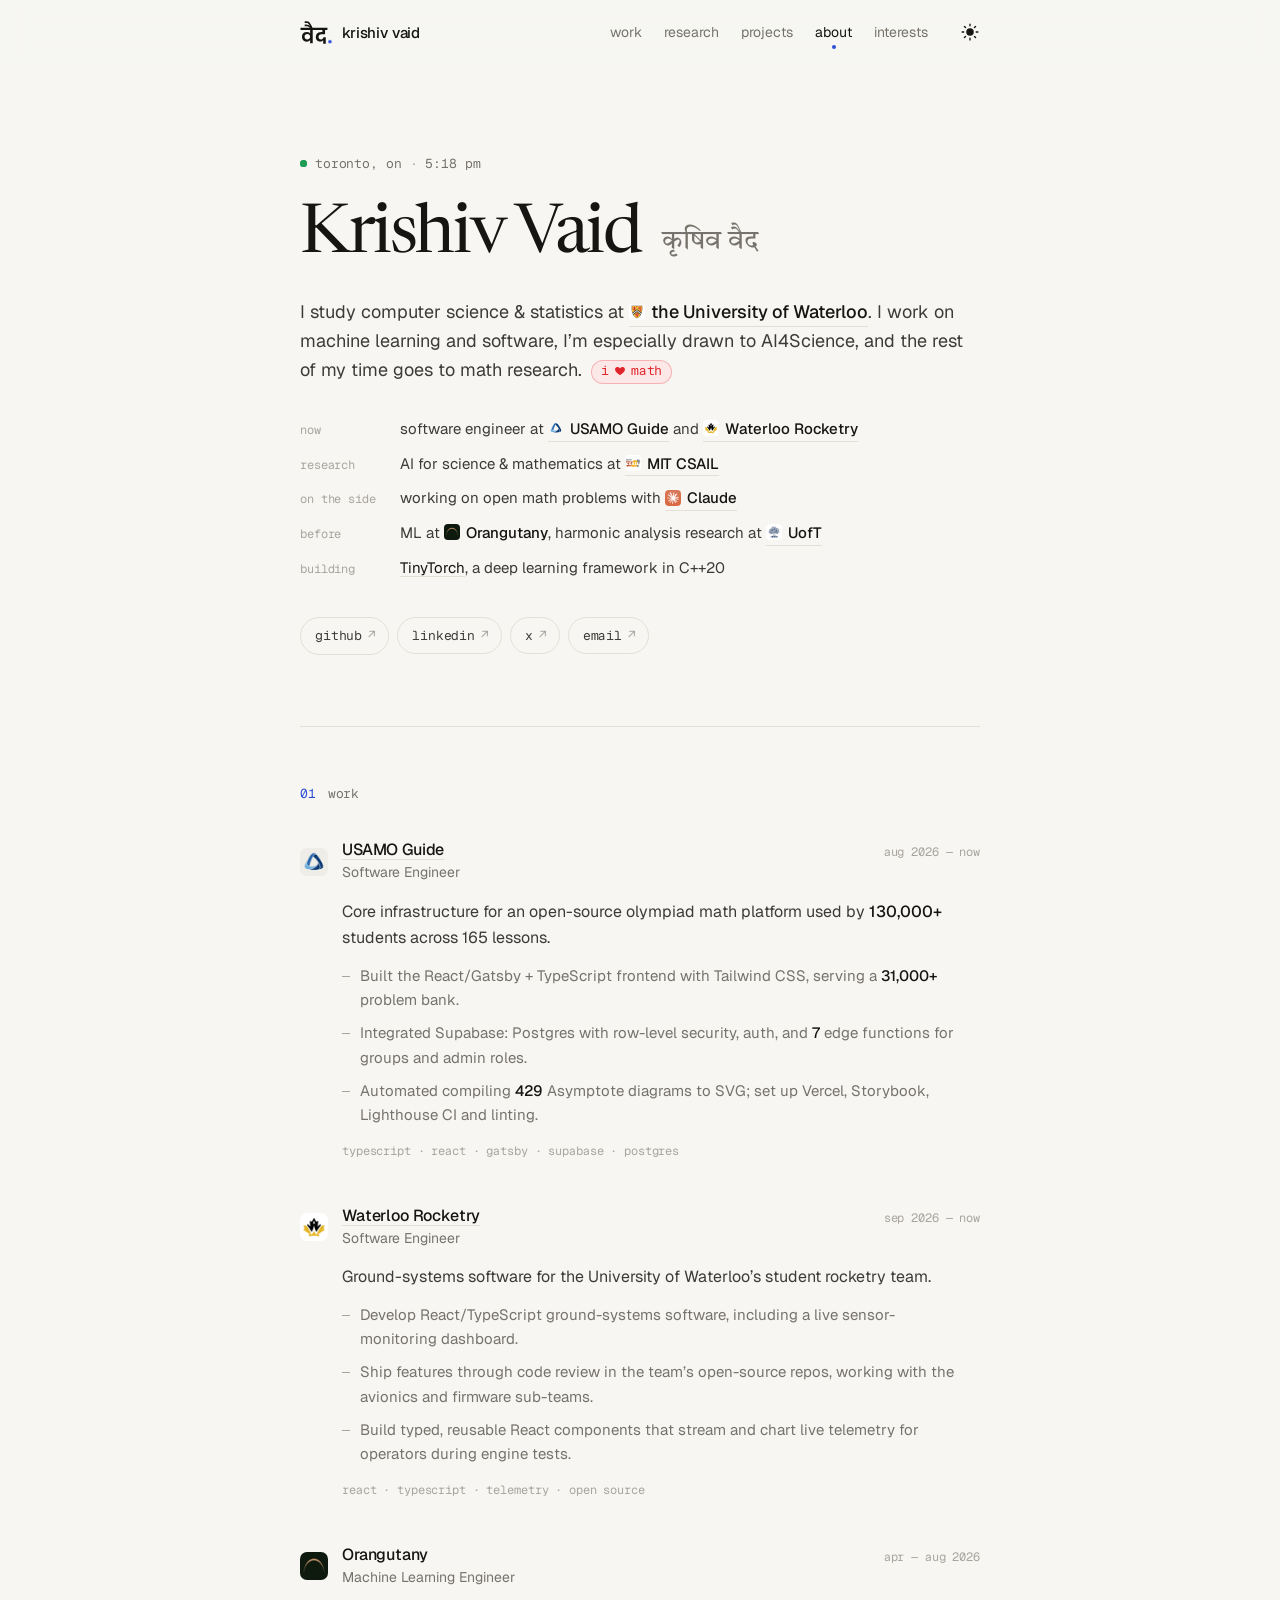
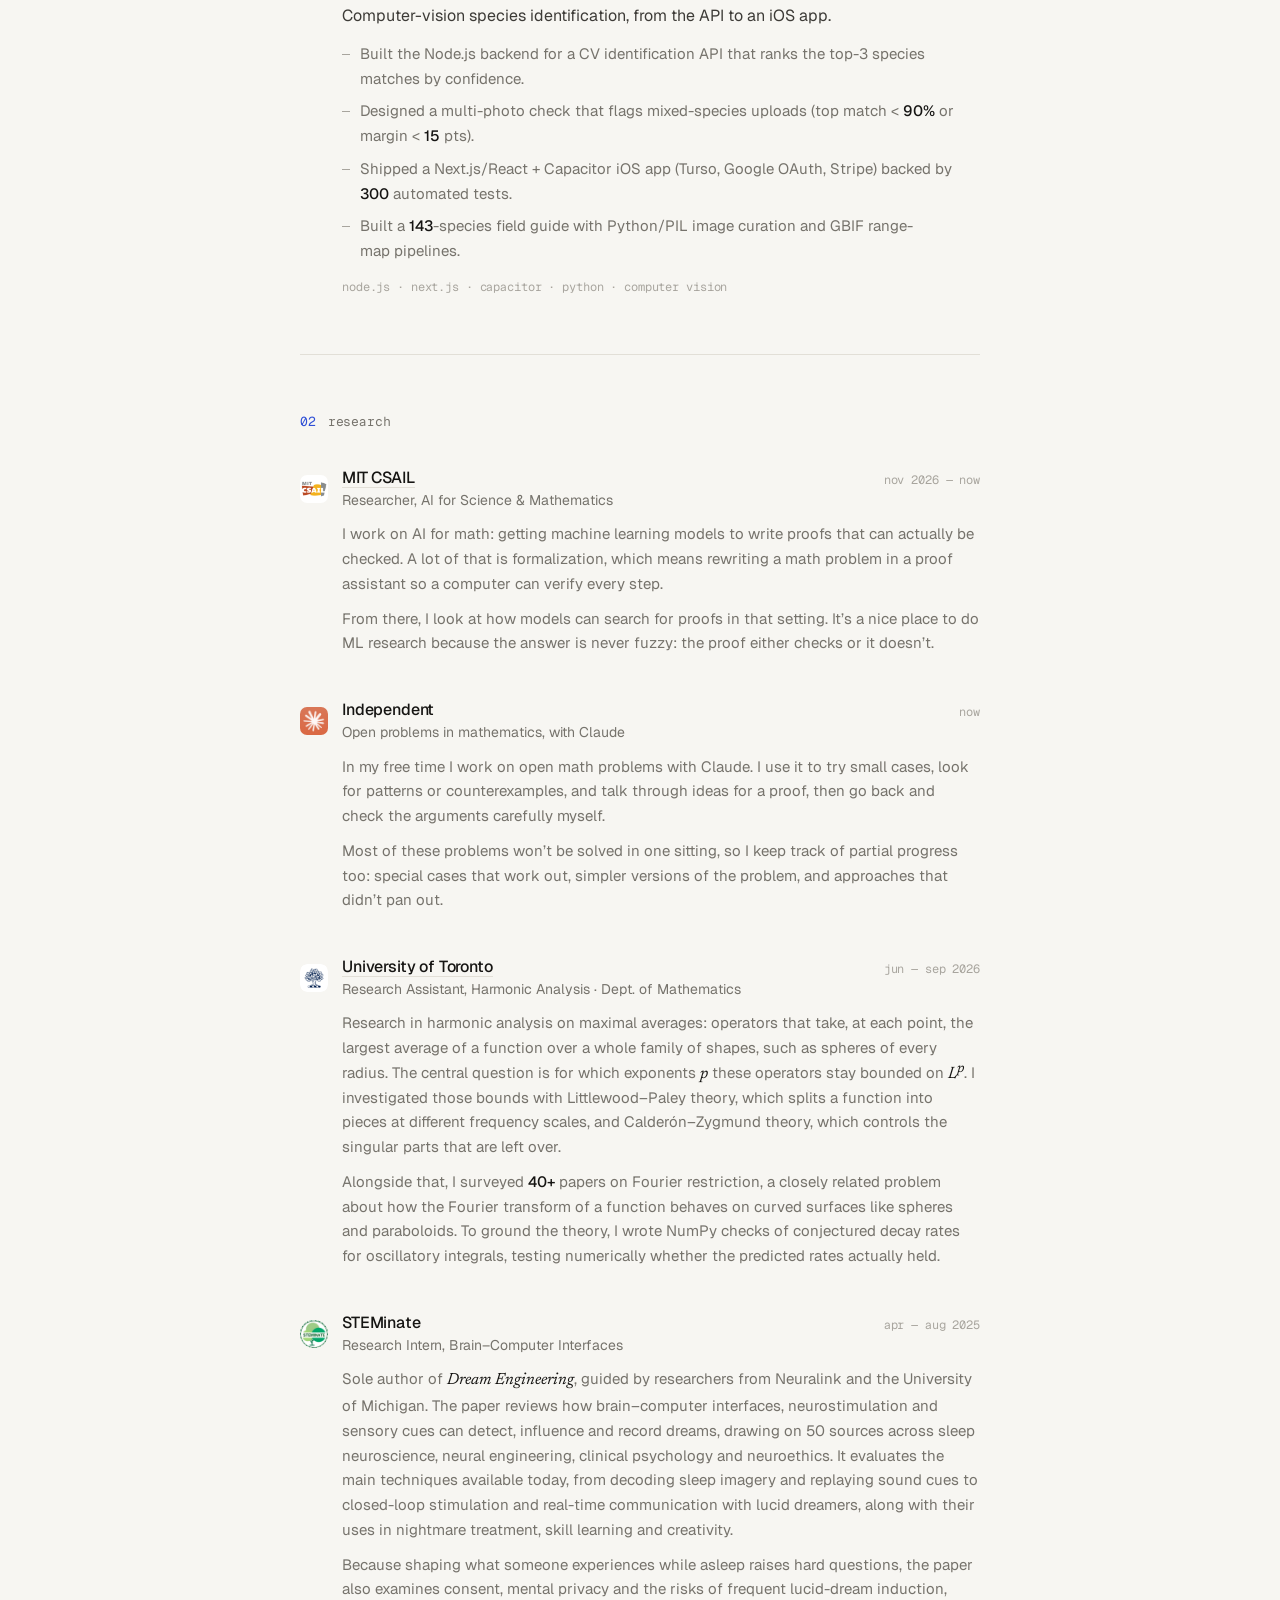
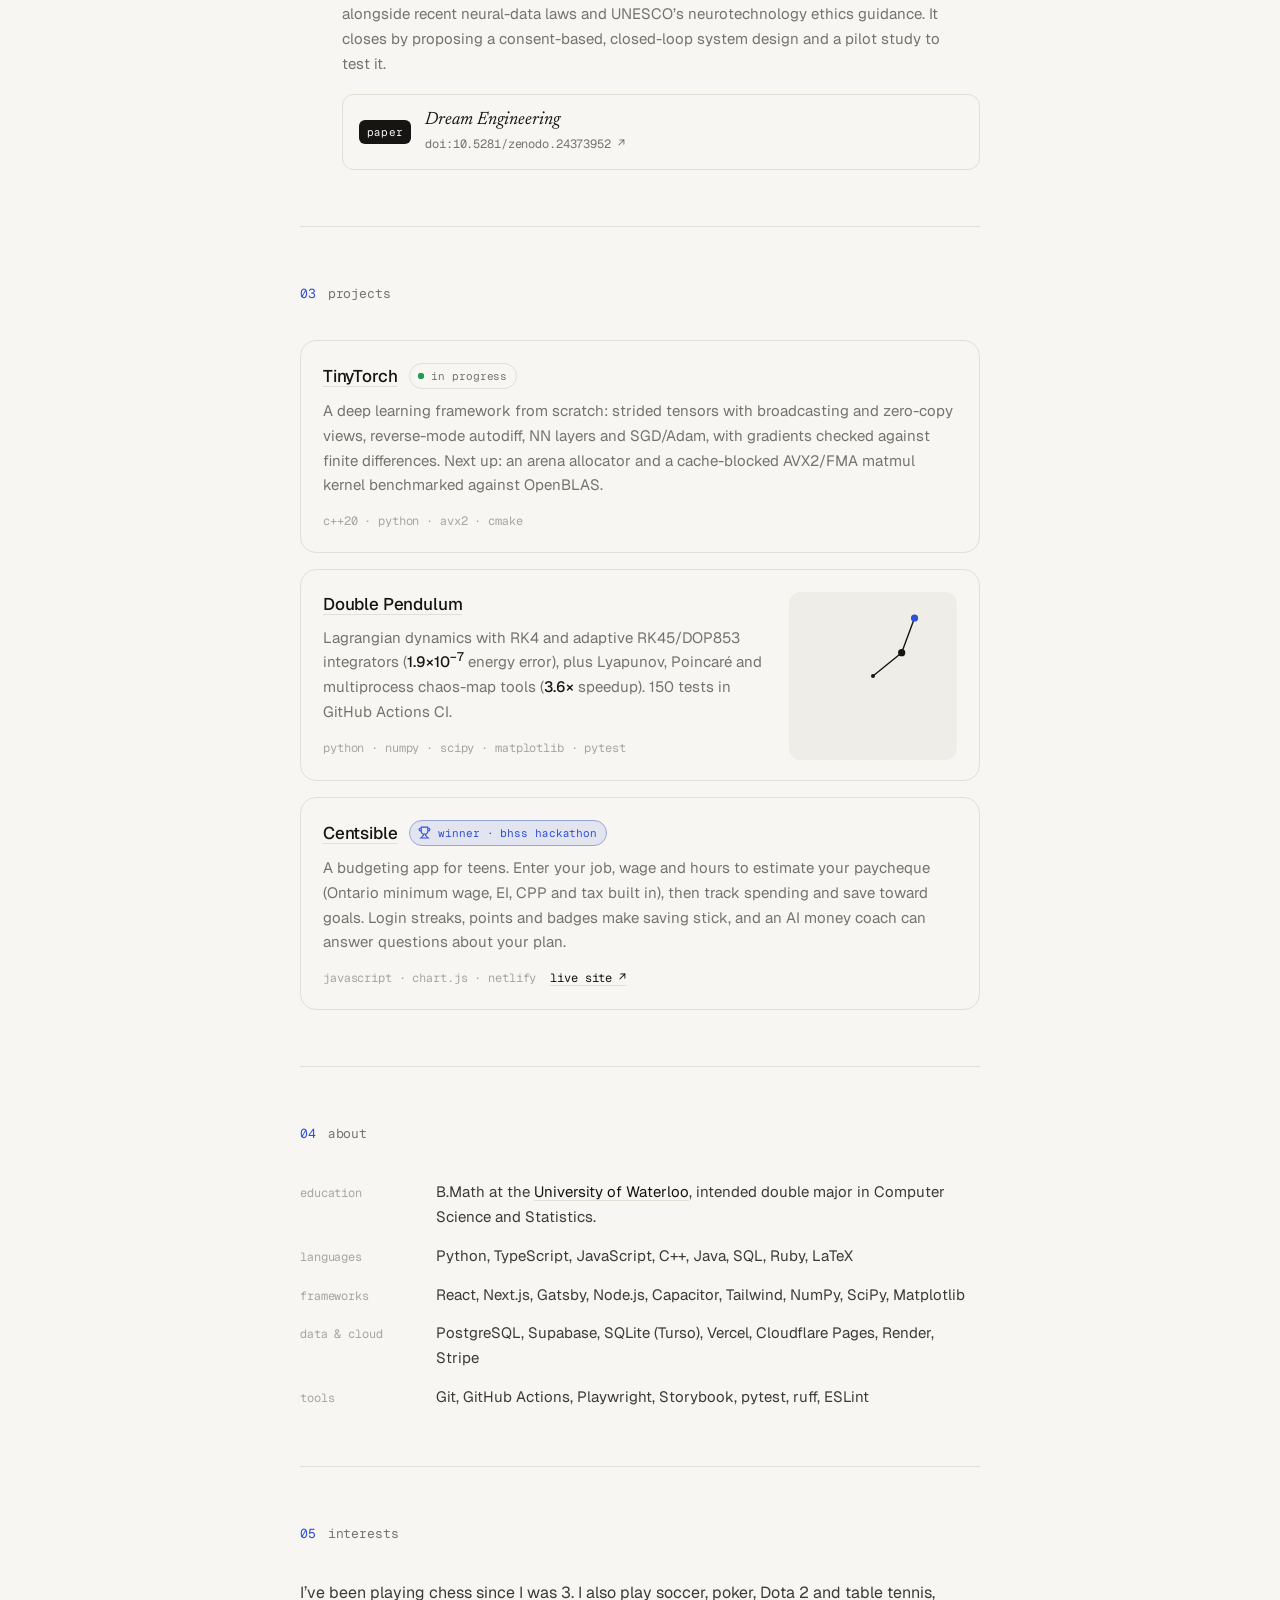
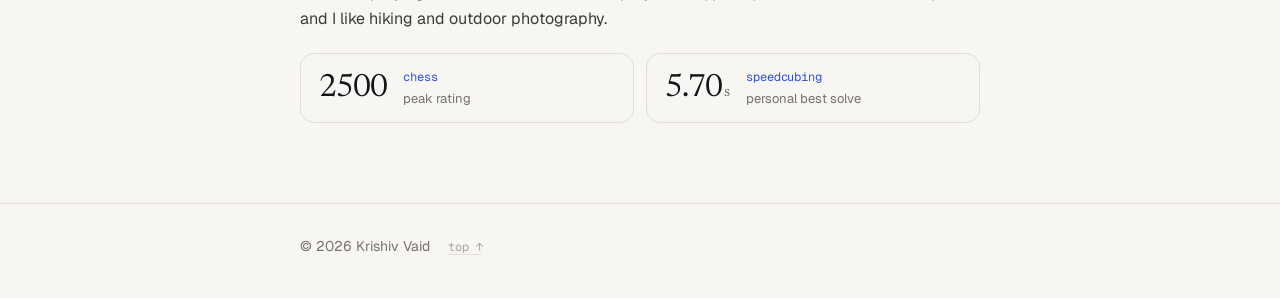
==== commit 1cf61a16: "Earlier, wigglier i ♥ math dance Co-Authored-By: Claude Opus 5.5 <noreply@anthropic.com>" ====
--- a/index.html
+++ b/index.html
@@ -46,7 +46,7 @@
   <link rel="preconnect" href="https://fonts.gstatic.com" crossorigin>
   <link rel="stylesheet" href="https://fonts.googleapis.com/css2?family=Geist:wght@400;500;600&family=Geist+Mono:wght@400;500&family=Newsreader:ital,opsz,wght@0,6..72,400;0,6..72,500;1,6..72,400&display=swap">
   <link rel="stylesheet" href="https://fonts.googleapis.com/css2?family=Tiro+Devanagari+Hindi&text=%E0%A4%95%E0%A5%83%E0%A4%B7%E0%A4%BF%E0%A4%B5%20%E0%A4%B5%E0%A5%88%E0%A4%A6&display=swap">
-  <link rel="stylesheet" href="/css/styles.css?v=10">
+  <link rel="stylesheet" href="/css/styles.css?v=11">
   <script src="/js/main.js?v=8" defer></script>
 </head>
 <body>
--- a/css/styles.css
+++ b/css/styles.css
@@ -257,17 +257,21 @@
   font-size: 13px; line-height: 1.6; color: var(--love); white-space: nowrap;
   background: var(--love-bg); box-shadow: inset 0 0 0 1px var(--love-line);
   border-radius: 999px; vertical-align: 0.08em; cursor: default;
-  /* a couple of small hops once the hero has settled, then it stays put */
-  animation: hop 1.1s var(--ease) 1s both;
-}
-.heart svg { width: 12px; height: 12px; fill: var(--love); }
+  /* a quick little wiggle-dance as the hero comes in, then it stays put */
+  transform-origin: 50% 100%;
+  animation: dance 1.3s cubic-bezier(0.36, 0, 0.3, 1) 0.4s both;
+}
+.heart svg { width: 12px; height: 12px; fill: var(--love); animation: beat 0.9s var(--ease) 0.55s 1; }
 .heart:hover svg { animation: beat 0.9s var(--ease) infinite; }
-@keyframes hop {
-  0%, 100% { transform: translateY(0); }
-  18% { transform: translateY(-7px); }
-  36% { transform: translateY(0); }
-  52% { transform: translateY(-3px); }
-  68% { transform: translateY(0); }
+@keyframes dance {
+  0%, 100% { transform: none; }
+  10% { transform: translateY(-6px) rotate(-7deg); }
+  22% { transform: translateY(0) rotate(6deg); }
+  34% { transform: translateY(-4px) rotate(-5deg); }
+  46% { transform: translateY(0) rotate(4deg); }
+  58% { transform: translateY(-1px) rotate(-2deg); }
+  70% { transform: rotate(1deg); }
+  82% { transform: none; }
 }
 @keyframes beat { 0%, 100% { transform: scale(1); } 15% { transform: scale(1.3); } 30% { transform: scale(0.95); } 45% { transform: scale(1.18); } }
 
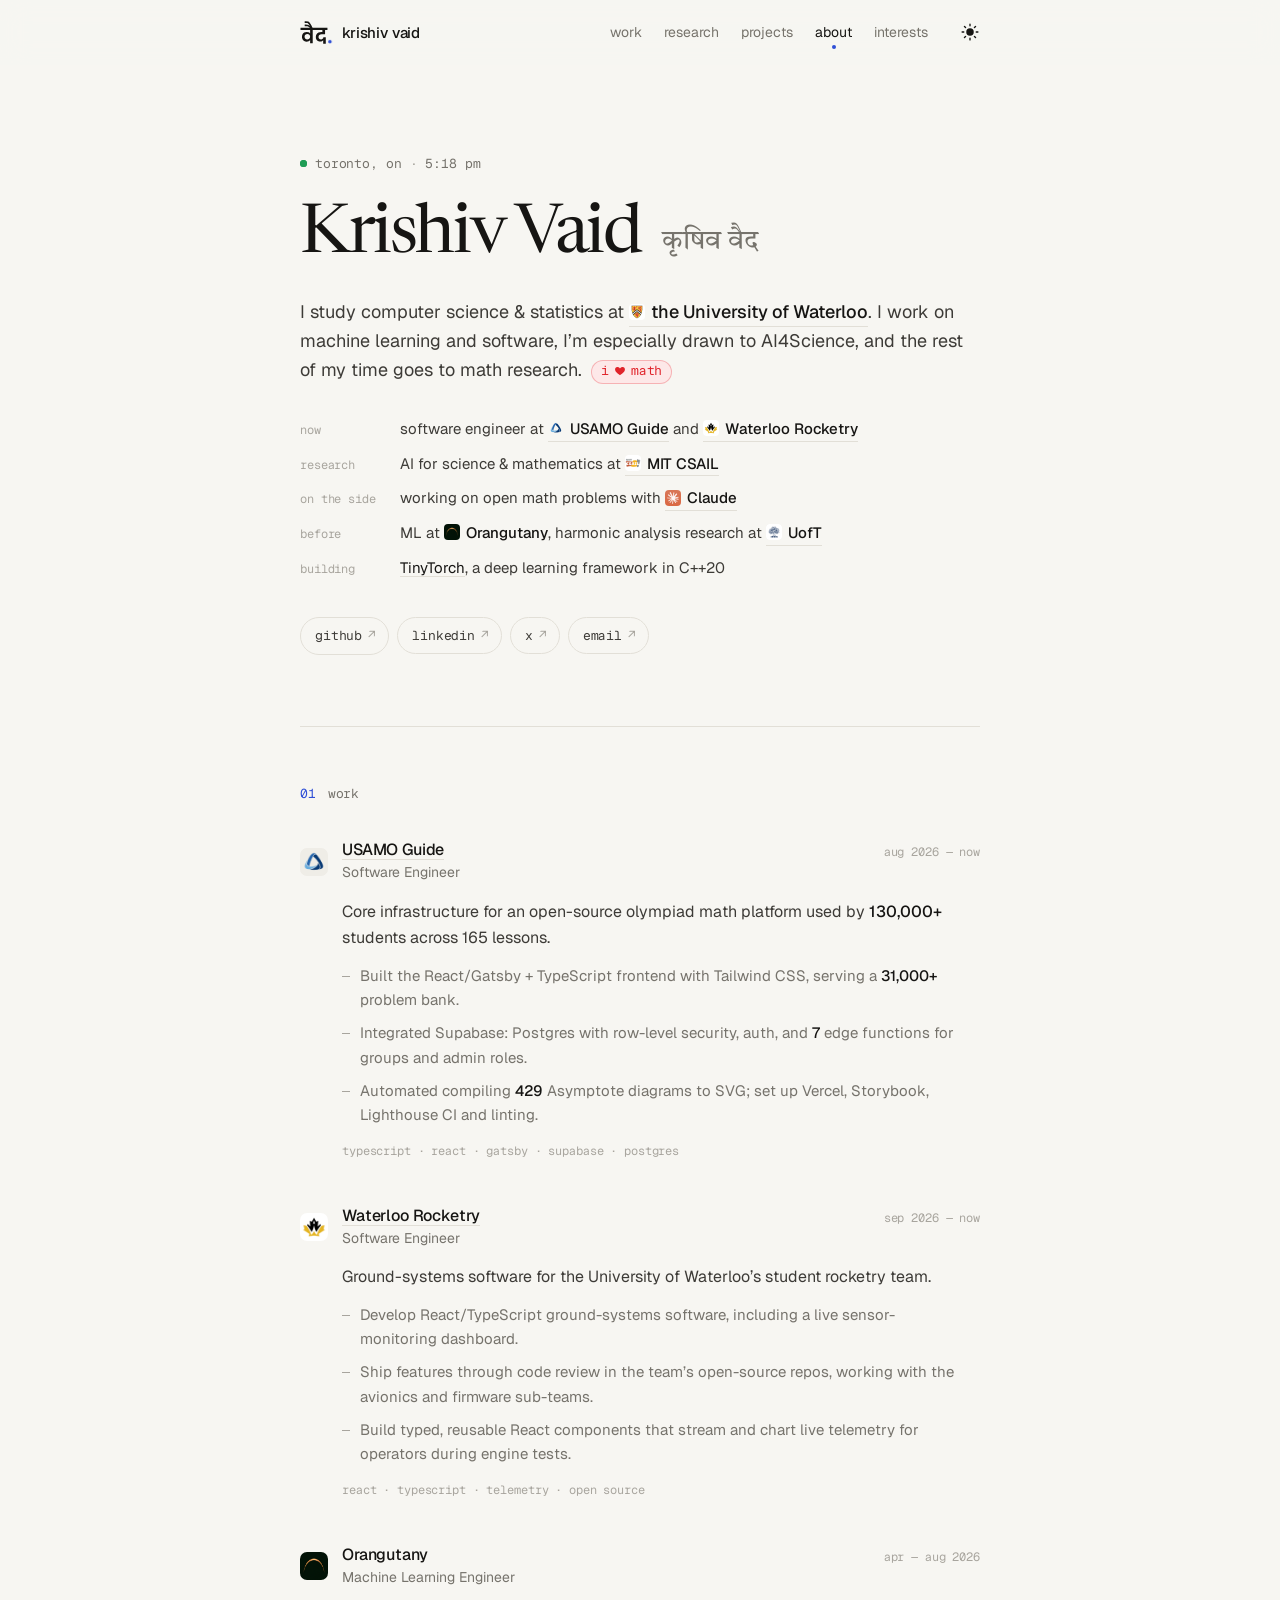
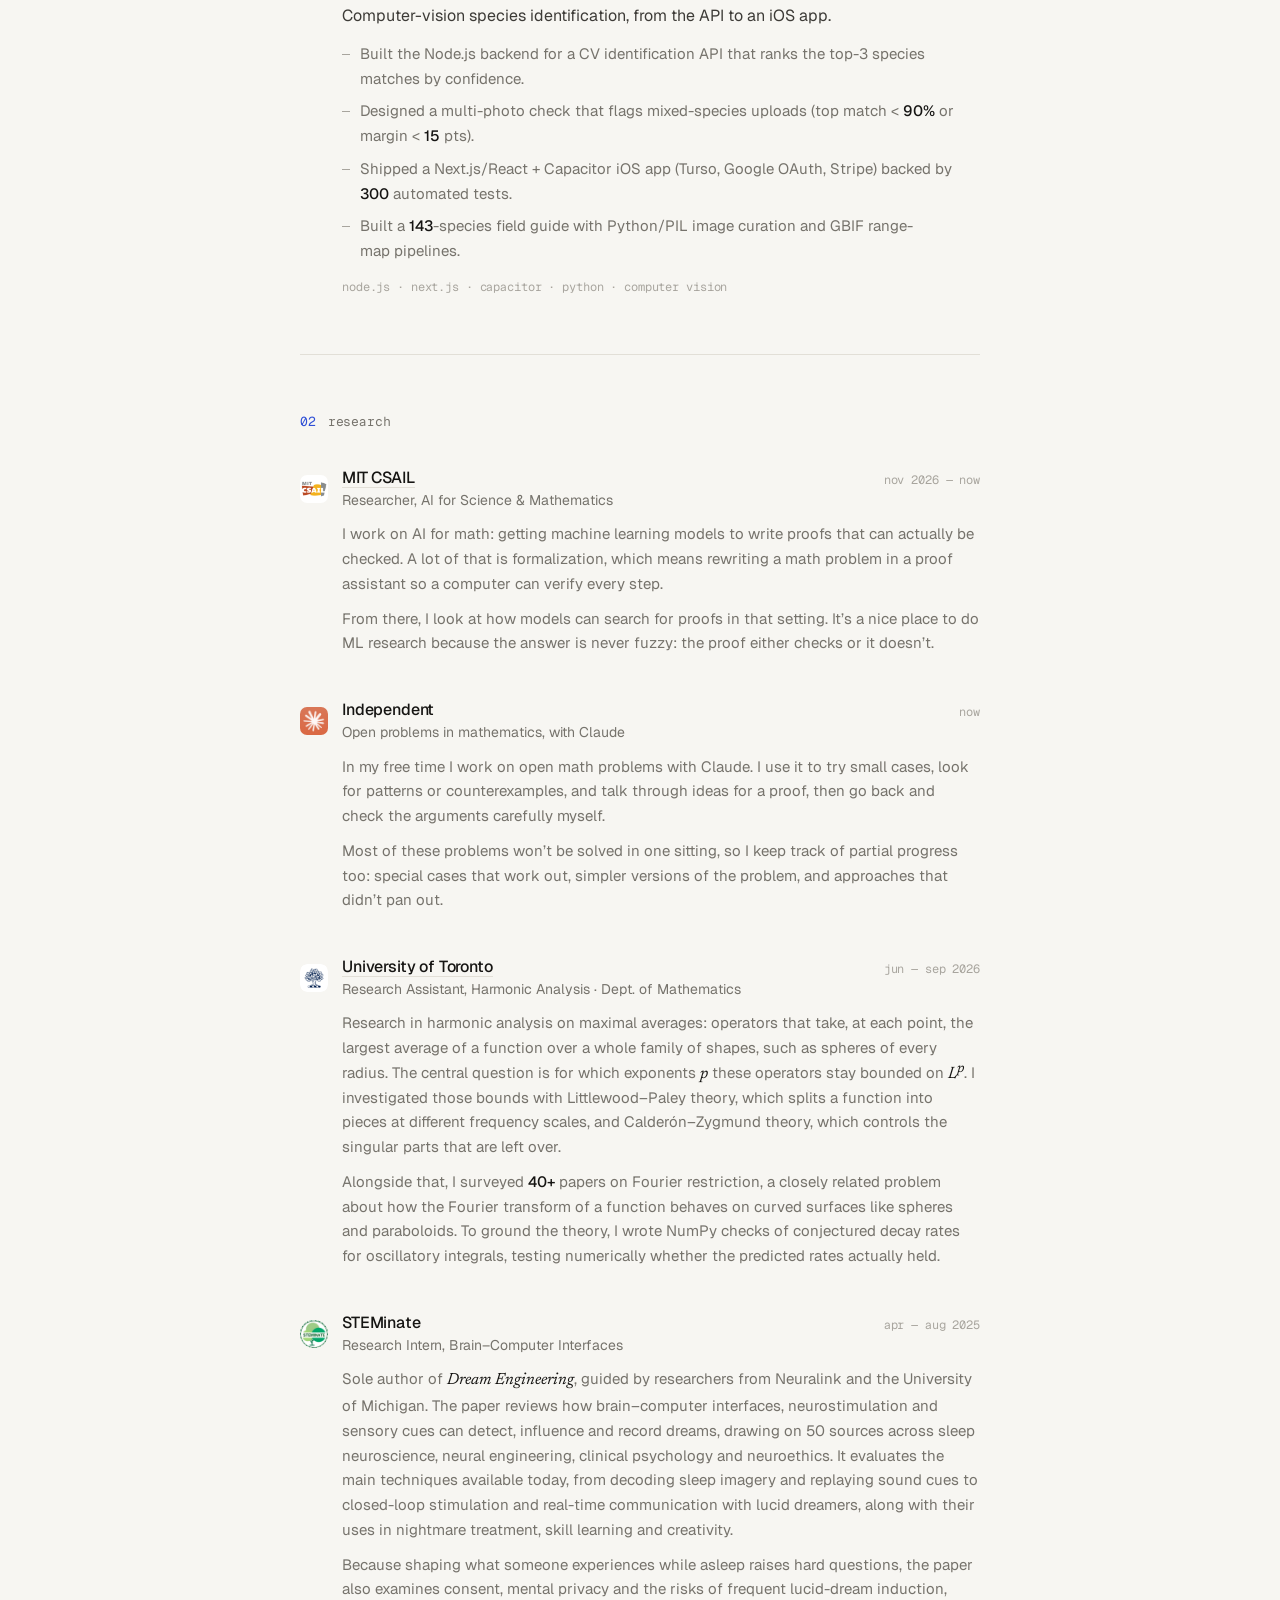
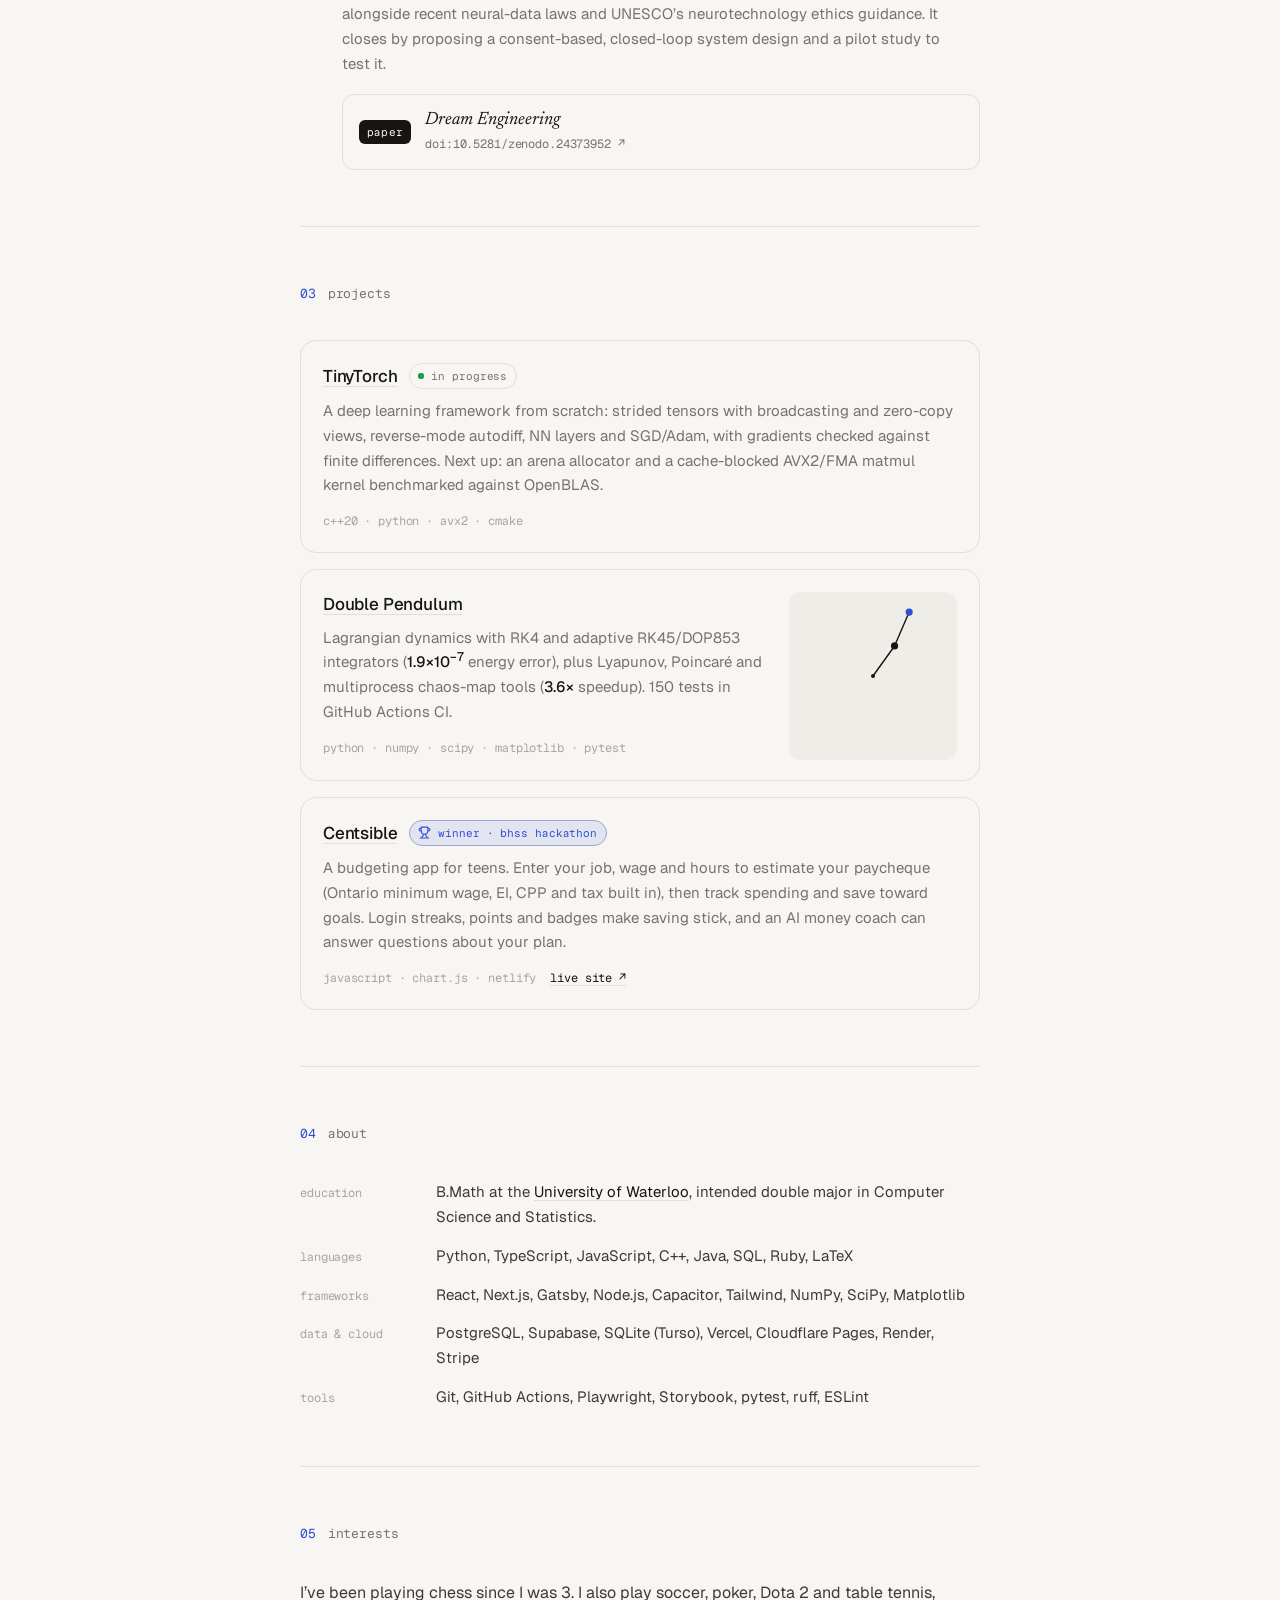
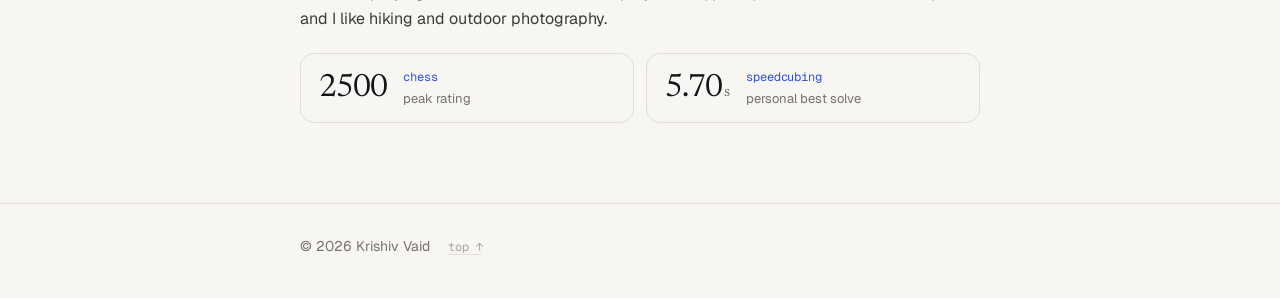
==== commit 3d75c05b: "New Orangutany arch logo Co-Authored-By: Claude Opus 5.5 <noreply@anthropic.com>" ====
--- a/index.html
+++ b/index.html
@@ -90,7 +90,7 @@
         <li><span class="k mono">now</span><span>software engineer at <a class="org" href="https://usamoguide.com/"><img src="/public/logos/usamoguide.com.png" alt="" width="16" height="16">USAMO Guide</a> and <a class="org" href="https://www.waterloorocketry.com/"><img src="/public/logos/waterloorocketry.png" alt="" width="16" height="16">Waterloo Rocketry</a></span></li>
         <li><span class="k mono">research</span><span>AI for science &amp; mathematics at <a class="org" href="https://www.csail.mit.edu/"><img src="/public/logos/mit-csail-logo.png" alt="" width="16" height="16">MIT CSAIL</a></span></li>
         <li><span class="k mono">on the side</span><span>working on open math problems with <a class="org" href="https://claude.ai/"><img src="/public/logos/claude.png" alt="" width="16" height="16">Claude</a></span></li>
-        <li><span class="k mono">before</span><span>ML at <span class="org plain"><img src="/public/logos/orangutany.png" alt="" width="16" height="16">Orangutany</span>, harmonic analysis research at <a class="org" href="https://www.math.toronto.edu/"><img src="/public/logos/utoronto.ca.png" alt="" width="16" height="16">UofT</a></span></li>
+        <li><span class="k mono">before</span><span>ML at <span class="org plain"><img src="/public/logos/orangutany-arch.png" alt="" width="16" height="16">Orangutany</span>, harmonic analysis research at <a class="org" href="https://www.math.toronto.edu/"><img src="/public/logos/utoronto.ca.png" alt="" width="16" height="16">UofT</a></span></li>
         <li><span class="k mono">building</span><span><a href="#projects">TinyTorch</a>, a deep learning framework in C++20</span></li>
       </ul>
       <ul class="links mono" aria-label="Elsewhere">
@@ -140,7 +140,7 @@
         </li>
         <li class="entry">
           <div class="entry-head">
-            <img class="logo" src="/public/logos/orangutany.png" alt="" width="28" height="28">
+            <img class="logo" src="/public/logos/orangutany-arch.png" alt="" width="28" height="28">
             <div class="entry-title">
               <h3>Orangutany</h3>
               <p class="role">Machine Learning Engineer</p>
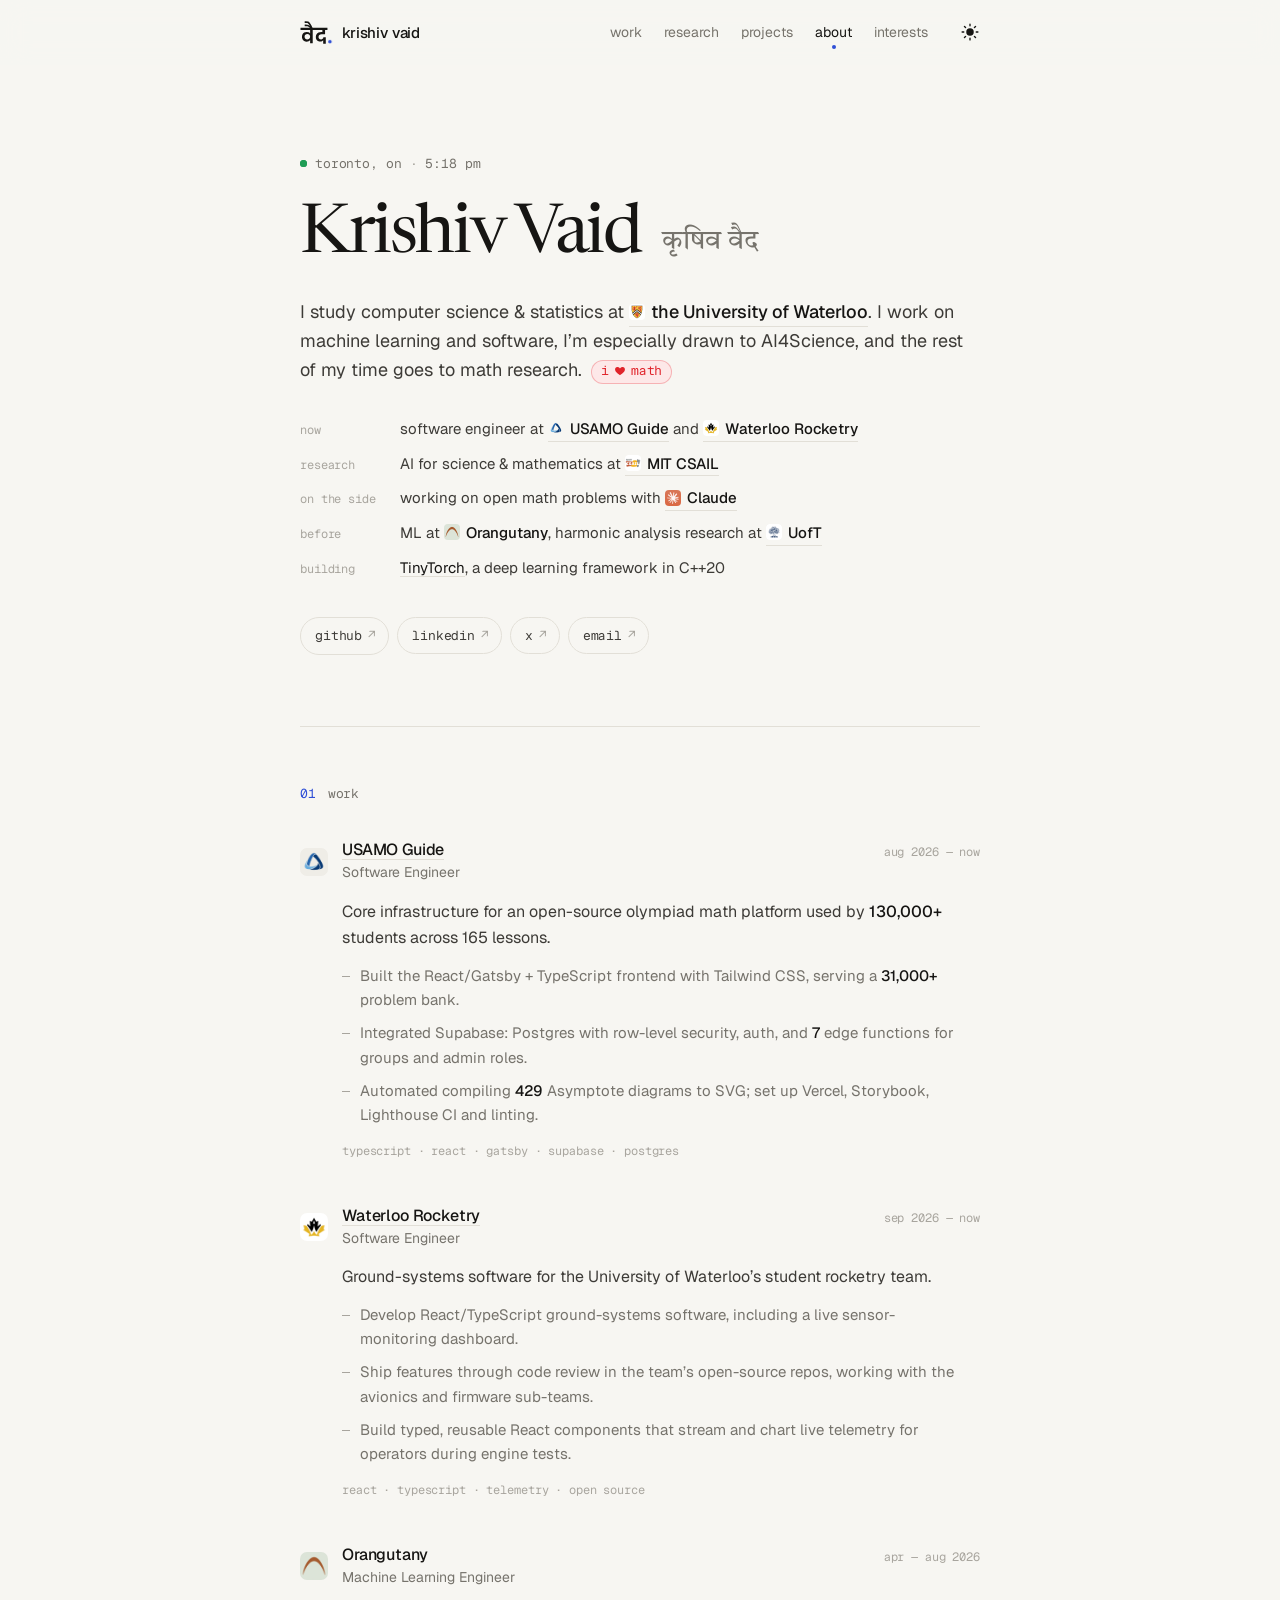
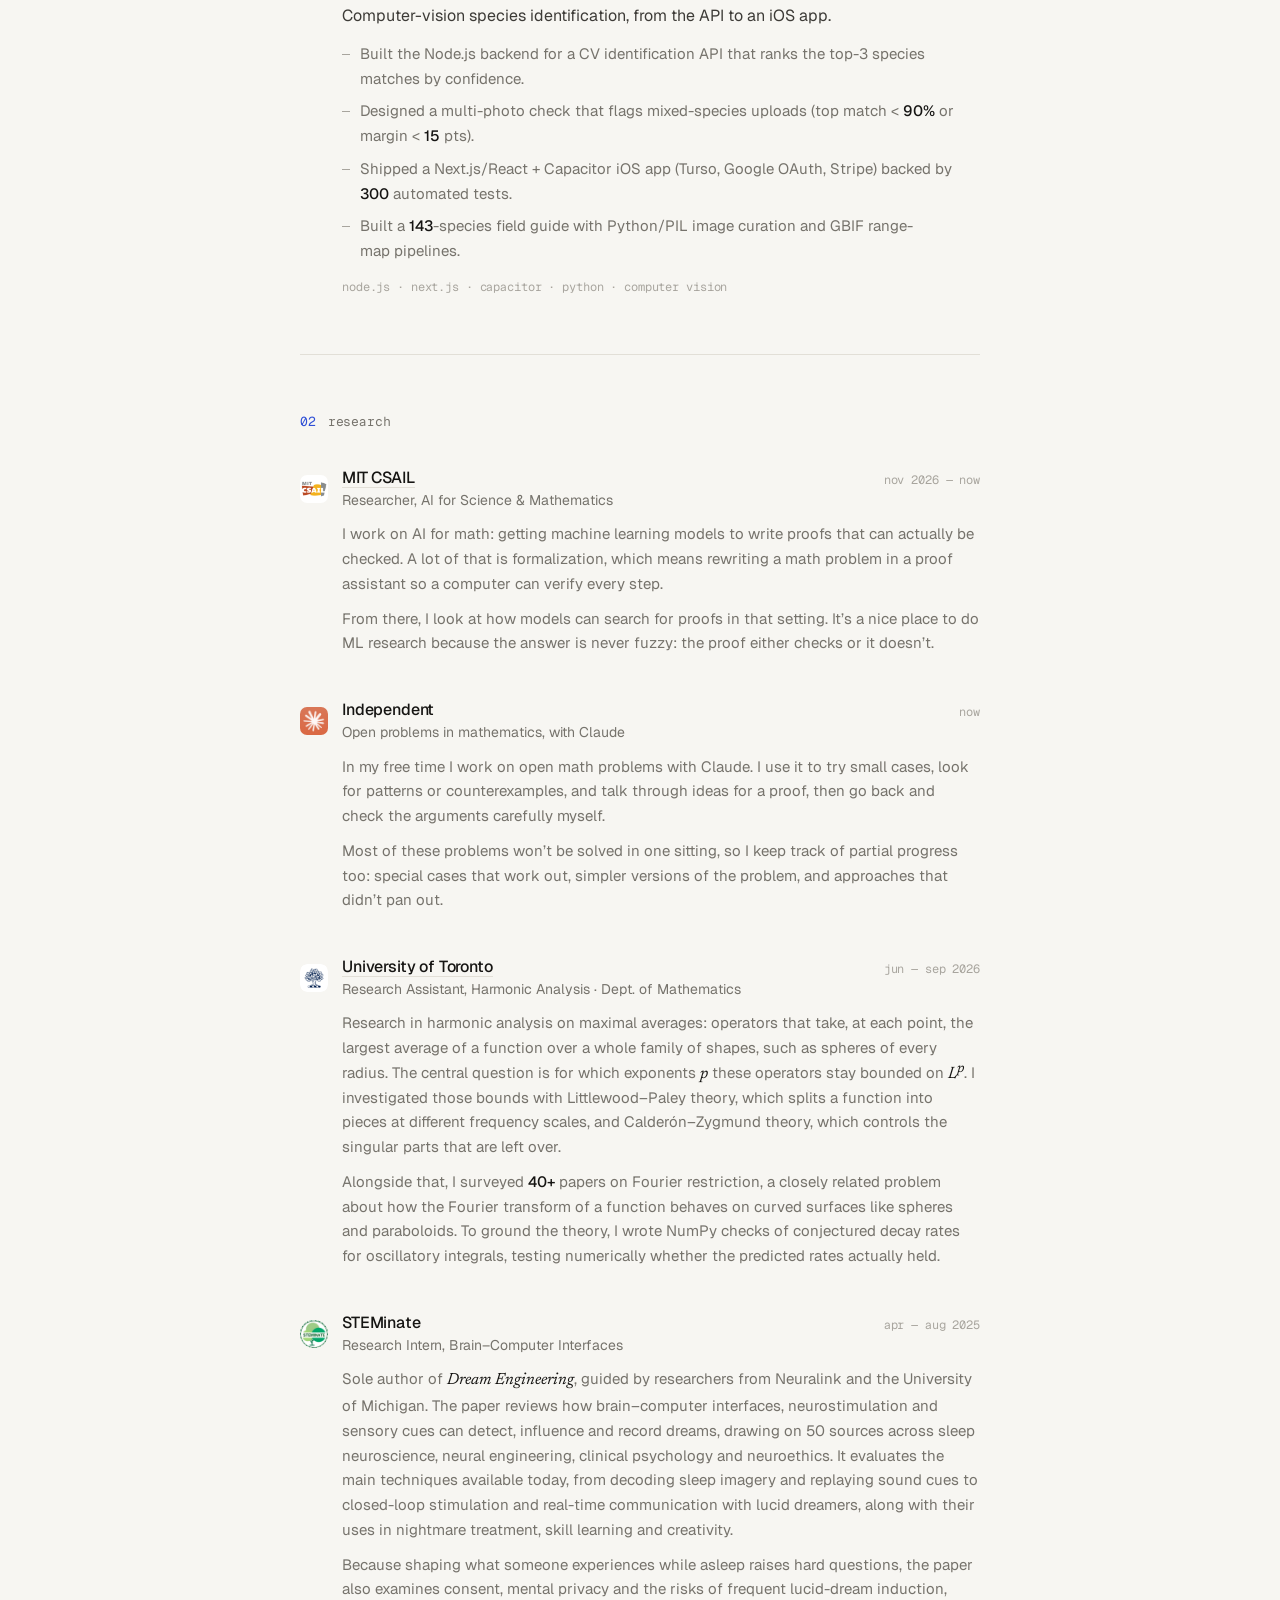
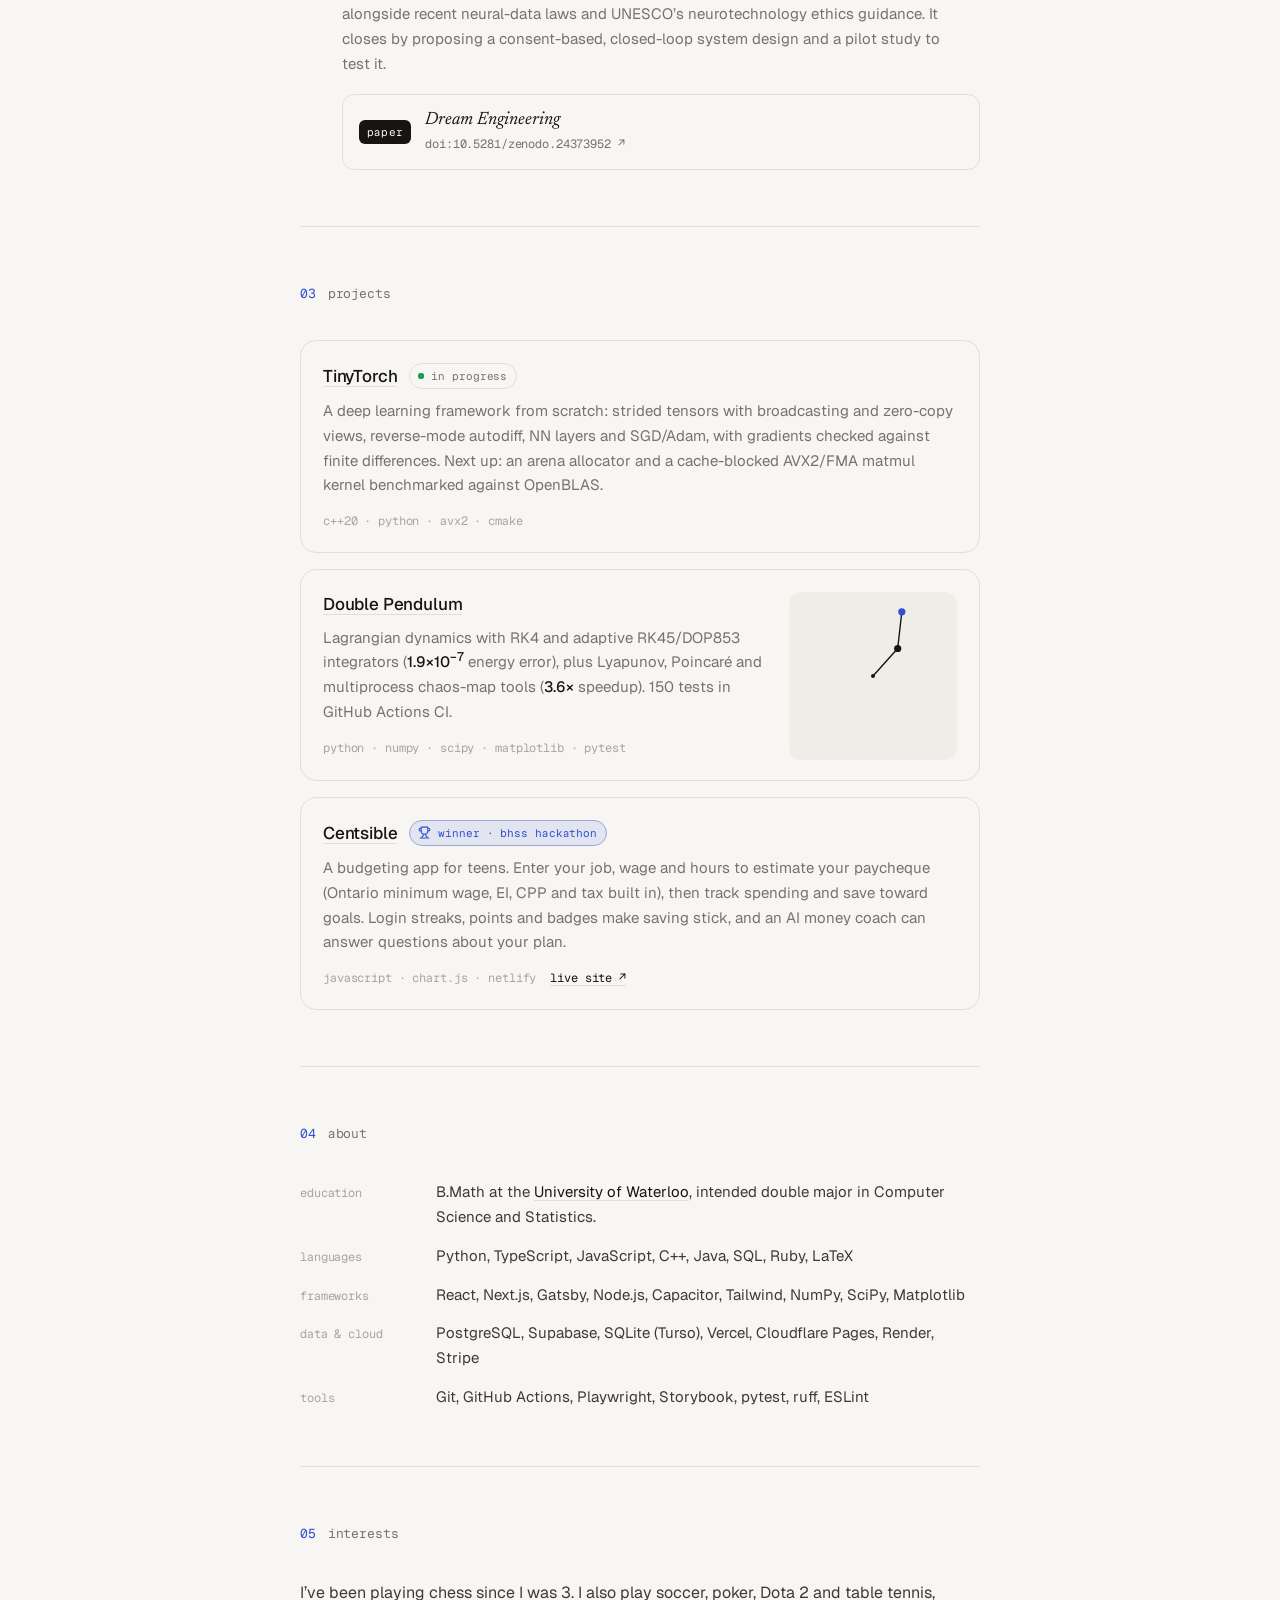
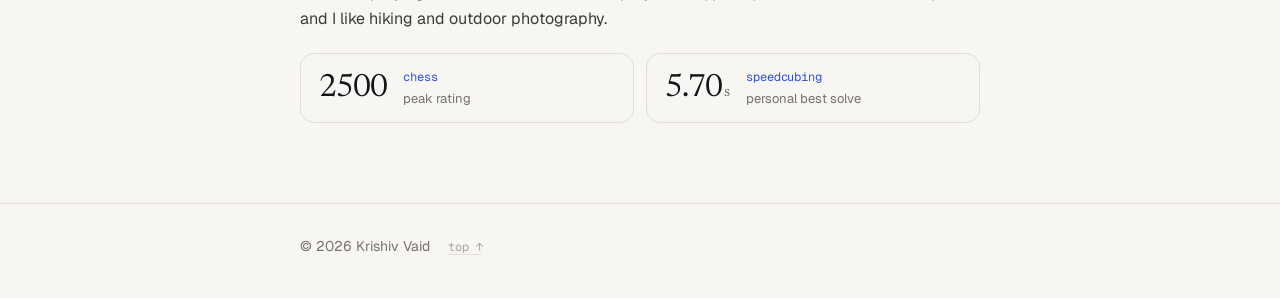
==== commit 36610b78: "Orangutany: burnt copper arch logo, tightly cropped Co-Authored-By: Claude Opus 5.5 <noreply@anthrop" ====
--- a/index.html
+++ b/index.html
@@ -90,7 +90,7 @@
         <li><span class="k mono">now</span><span>software engineer at <a class="org" href="https://usamoguide.com/"><img src="/public/logos/usamoguide.com.png" alt="" width="16" height="16">USAMO Guide</a> and <a class="org" href="https://www.waterloorocketry.com/"><img src="/public/logos/waterloorocketry.png" alt="" width="16" height="16">Waterloo Rocketry</a></span></li>
         <li><span class="k mono">research</span><span>AI for science &amp; mathematics at <a class="org" href="https://www.csail.mit.edu/"><img src="/public/logos/mit-csail-logo.png" alt="" width="16" height="16">MIT CSAIL</a></span></li>
         <li><span class="k mono">on the side</span><span>working on open math problems with <a class="org" href="https://claude.ai/"><img src="/public/logos/claude.png" alt="" width="16" height="16">Claude</a></span></li>
-        <li><span class="k mono">before</span><span>ML at <span class="org plain"><img src="/public/logos/orangutany-arch.png" alt="" width="16" height="16">Orangutany</span>, harmonic analysis research at <a class="org" href="https://www.math.toronto.edu/"><img src="/public/logos/utoronto.ca.png" alt="" width="16" height="16">UofT</a></span></li>
+        <li><span class="k mono">before</span><span>ML at <span class="org plain"><img src="/public/logos/orangutany-copper.png" alt="" width="16" height="16">Orangutany</span>, harmonic analysis research at <a class="org" href="https://www.math.toronto.edu/"><img src="/public/logos/utoronto.ca.png" alt="" width="16" height="16">UofT</a></span></li>
         <li><span class="k mono">building</span><span><a href="#projects">TinyTorch</a>, a deep learning framework in C++20</span></li>
       </ul>
       <ul class="links mono" aria-label="Elsewhere">
@@ -140,7 +140,7 @@
         </li>
         <li class="entry">
           <div class="entry-head">
-            <img class="logo" src="/public/logos/orangutany-arch.png" alt="" width="28" height="28">
+            <img class="logo" src="/public/logos/orangutany-copper.png" alt="" width="28" height="28">
             <div class="entry-title">
               <h3>Orangutany</h3>
               <p class="role">Machine Learning Engineer</p>
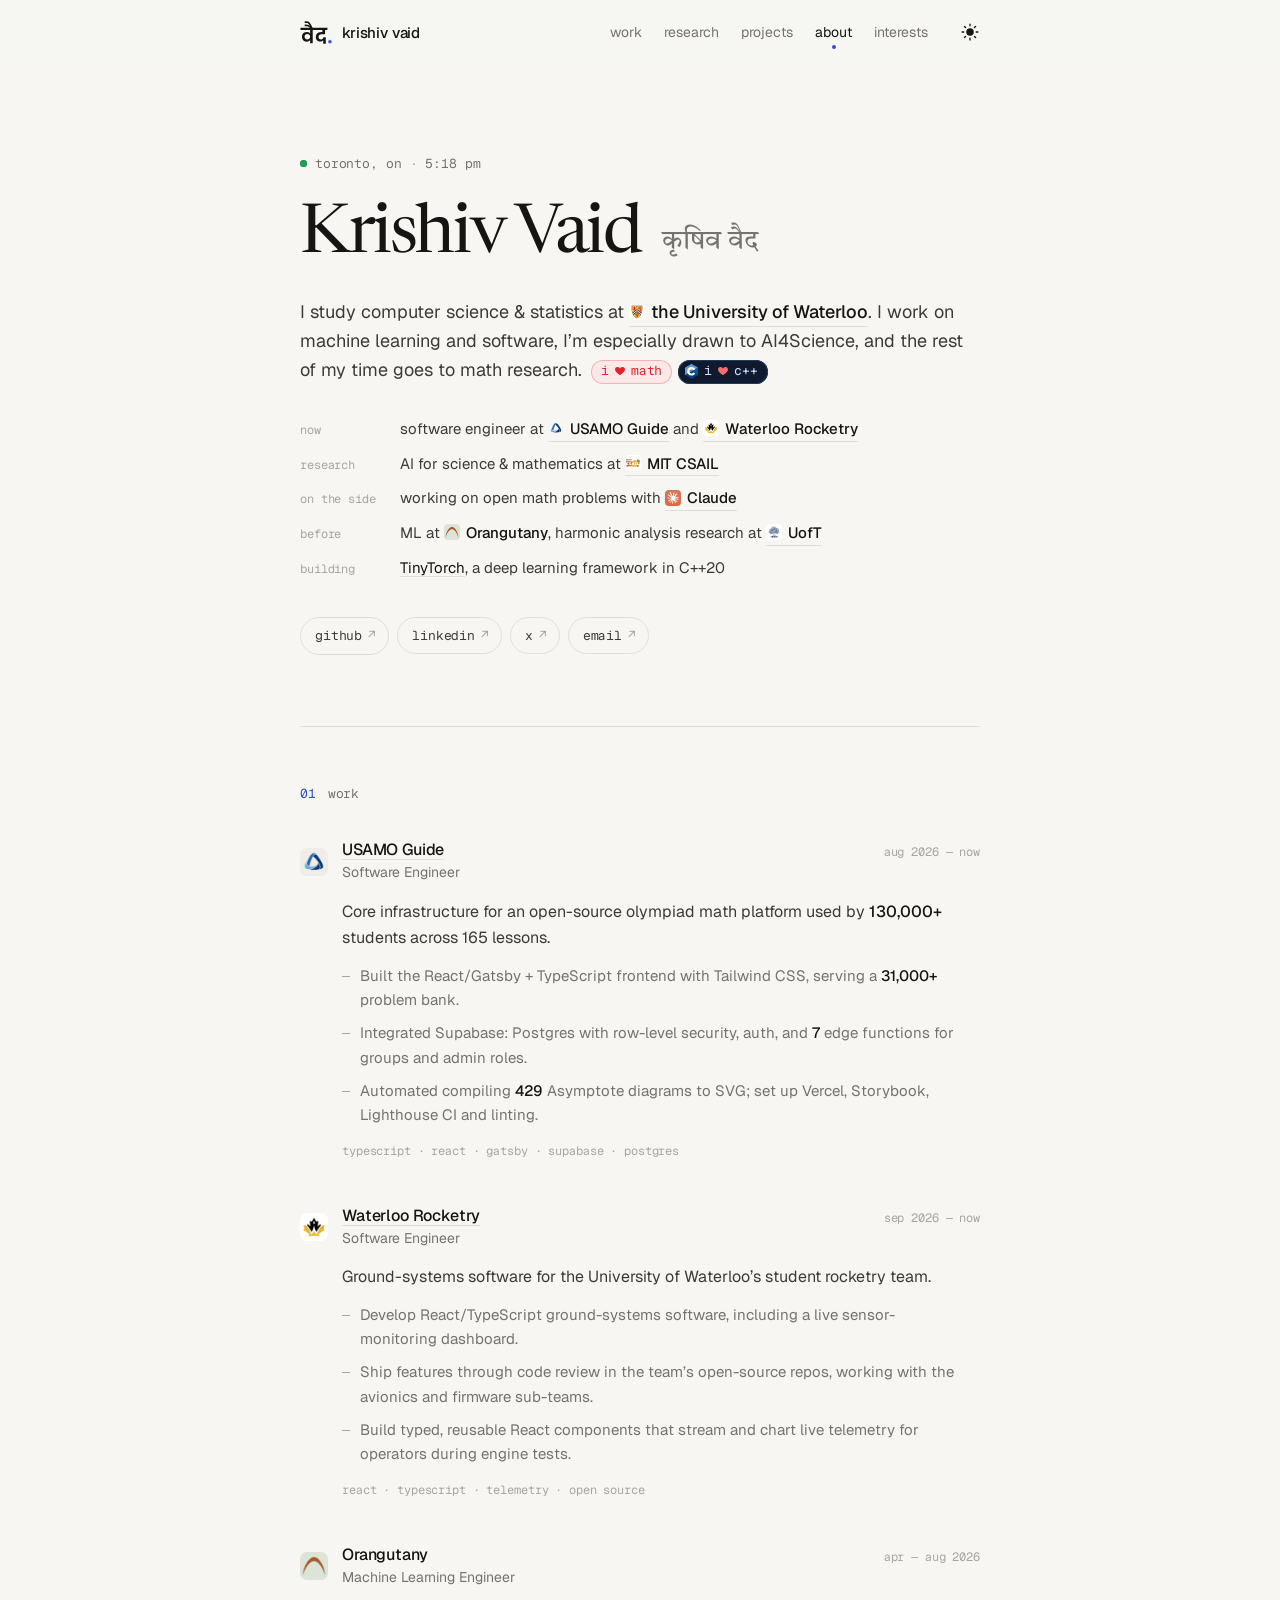
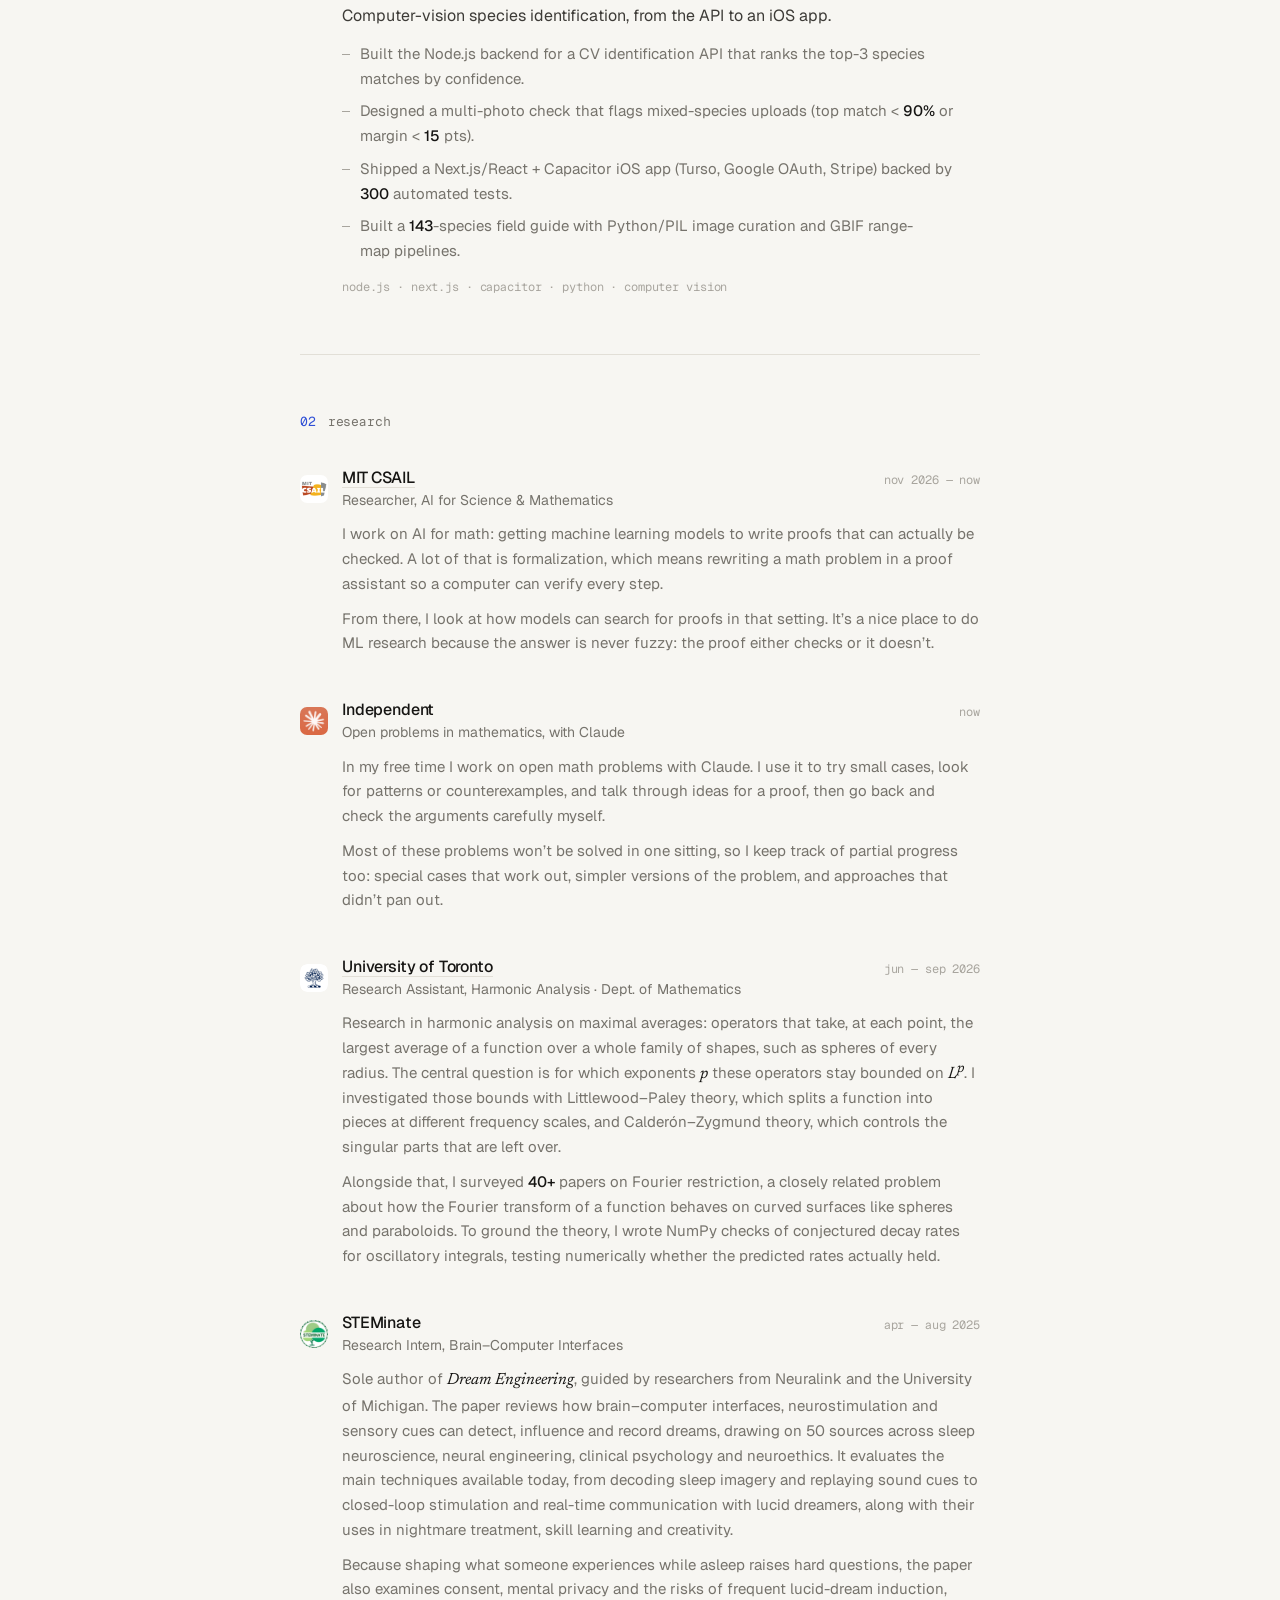
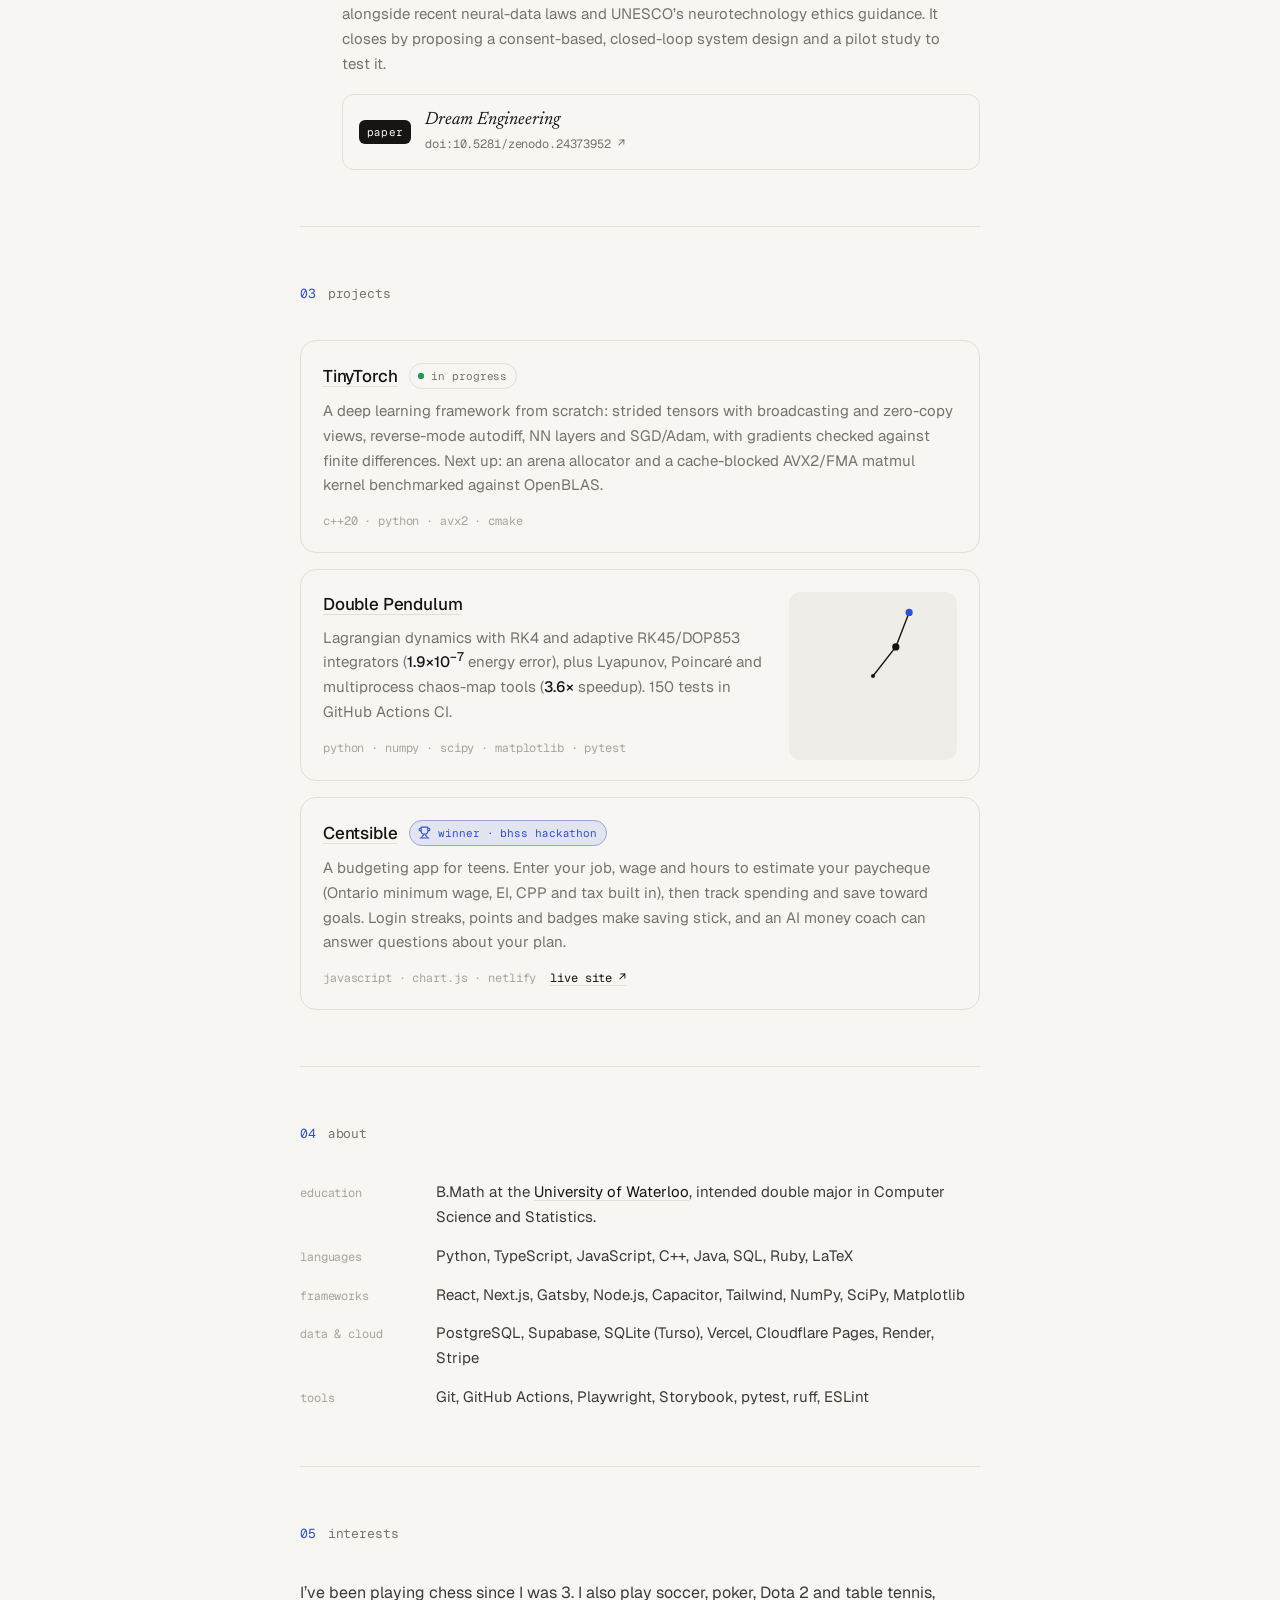
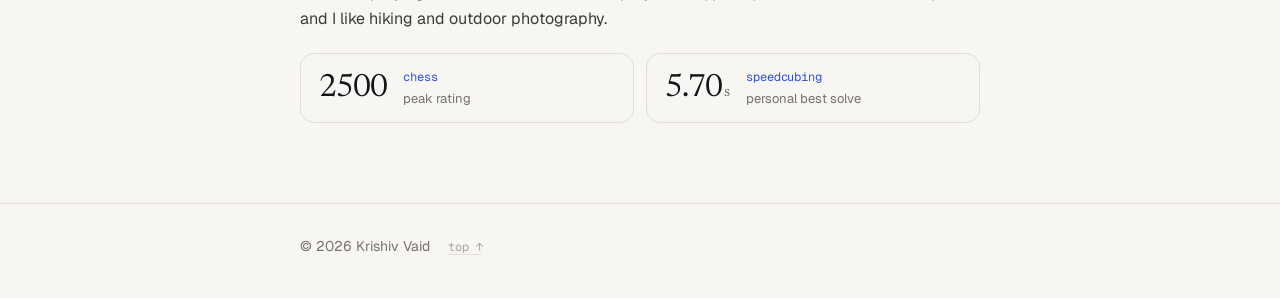
==== commit 9505c06e: "Add i ♥ c++ pill with the C++ logo Co-Authored-By: Claude Opus 5.5 <noreply@anthropic.com>" ====
--- a/index.html
+++ b/index.html
@@ -46,7 +46,7 @@
   <link rel="preconnect" href="https://fonts.gstatic.com" crossorigin>
   <link rel="stylesheet" href="https://fonts.googleapis.com/css2?family=Geist:wght@400;500;600&family=Geist+Mono:wght@400;500&family=Newsreader:ital,opsz,wght@0,6..72,400;0,6..72,500;1,6..72,400&display=swap">
   <link rel="stylesheet" href="https://fonts.googleapis.com/css2?family=Tiro+Devanagari+Hindi&text=%E0%A4%95%E0%A5%83%E0%A4%B7%E0%A4%BF%E0%A4%B5%20%E0%A4%B5%E0%A5%88%E0%A4%A6&display=swap">
-  <link rel="stylesheet" href="/css/styles.css?v=11">
+  <link rel="stylesheet" href="/css/styles.css?v=12">
   <script src="/js/main.js?v=8" defer></script>
 </head>
 <body>
@@ -84,7 +84,7 @@
         <a class="org" href="https://uwaterloo.ca/"><img src="/public/logos/uwaterloo.ca.png" alt="" width="16" height="16">the University of Waterloo</a>.
         I work on machine learning and software, I’m especially drawn to AI4Science,
         and the rest of my time goes to math research.
-        <span class="heart mono" role="img" aria-label="i love math">i <svg viewBox="0 0 24 24" aria-hidden="true"><path d="M12 20.5s-7.6-4.6-9.5-9.3C1.1 7.8 3.3 4.2 7 4.2c2 0 3.6 1.1 5 2.9 1.4-1.8 3-2.9 5-2.9 3.7 0 5.9 3.6 4.5 7-1.9 4.7-9.5 9.3-9.5 9.3z"/></svg> math</span>
+        <span class="loves"><span class="heart mono" role="img" aria-label="i love math">i <svg viewBox="0 0 24 24" aria-hidden="true"><path d="M12 20.5s-7.6-4.6-9.5-9.3C1.1 7.8 3.3 4.2 7 4.2c2 0 3.6 1.1 5 2.9 1.4-1.8 3-2.9 5-2.9 3.7 0 5.9 3.6 4.5 7-1.9 4.7-9.5 9.3-9.5 9.3z"/></svg> math</span><span class="heart heart-cpp mono" role="img" aria-label="i love C++"><svg class="cpp-logo" viewBox="0 0 306 344.35" aria-hidden="true"><path fill="#00599C" d="M302.107,258.262c2.401-4.159,3.893-8.845,3.893-13.053V99.14c0-4.208-1.49-8.893-3.892-13.052L153,172.175 L302.107,258.262z"/><path fill="#004482" d="M166.25,341.193l126.5-73.034c3.644-2.104,6.956-5.737,9.357-9.897L153,172.175L3.893,258.263 c2.401,4.159,5.714,7.793,9.357,9.896l126.5,73.034C147.037,345.401,158.963,345.401,166.25,341.193z"/><path fill="#659AD2" d="M302.108,86.087c-2.402-4.16-5.715-7.793-9.358-9.897L166.25,3.156c-7.287-4.208-19.213-4.208-26.5,0 L13.25,76.19C5.962,80.397,0,90.725,0,99.14v146.069c0,4.208,1.491,8.894,3.893,13.053L153,172.175L302.108,86.087z"/><path fill="#FFFFFF" d="M153,274.175c-56.243,0-102-45.757-102-102s45.757-102,102-102c36.292,0,70.139,19.53,88.331,50.968 l-44.143,25.544c-9.105-15.736-26.038-25.512-44.188-25.512c-28.122,0-51,22.878-51,51c0,28.121,22.878,51,51,51 c18.152,0,35.085-9.776,44.191-25.515l44.143,25.543C223.142,254.644,189.294,274.175,153,274.175z"/></svg>i <svg viewBox="0 0 24 24" aria-hidden="true"><path d="M12 20.5s-7.6-4.6-9.5-9.3C1.1 7.8 3.3 4.2 7 4.2c2 0 3.6 1.1 5 2.9 1.4-1.8 3-2.9 5-2.9 3.7 0 5.9 3.6 4.5 7-1.9 4.7-9.5 9.3-9.5 9.3z"/></svg> c++</span></span>
       </p>
       <ul class="status">
         <li><span class="k mono">now</span><span>software engineer at <a class="org" href="https://usamoguide.com/"><img src="/public/logos/usamoguide.com.png" alt="" width="16" height="16">USAMO Guide</a> and <a class="org" href="https://www.waterloorocketry.com/"><img src="/public/logos/waterloorocketry.png" alt="" width="16" height="16">Waterloo Rocketry</a></span></li>
--- a/css/styles.css
+++ b/css/styles.css
@@ -263,6 +263,16 @@
 }
 .heart svg { width: 12px; height: 12px; fill: var(--love); animation: beat 0.9s var(--ease) 0.55s 1; }
 .heart:hover svg { animation: beat 0.9s var(--ease) infinite; }
+.loves { display: inline-flex; flex-wrap: wrap; gap: 6px; margin-left: 4px; vertical-align: 0.08em; }
+.loves .heart { margin-left: 0; vertical-align: baseline; }
+/* i ♥ c++: blue-black pill with the C++ hexagon, dancing a beat after the math one */
+.heart-cpp {
+  color: #d6e4ff; background: #0f1a2e; box-shadow: inset 0 0 0 1px #24385c;
+  padding-left: 7px; animation-delay: 0.62s;
+}
+.heart-cpp svg:not(.cpp-logo) { fill: #ff6b6b; animation-delay: 0.78s; }
+.heart-cpp .cpp-logo { width: 13px; height: 14.6px; margin-right: 1px; animation: none; }
+:root[data-theme="dark"] .heart-cpp { background: #12213b; box-shadow: inset 0 0 0 1px #2b4470; }
 @keyframes dance {
   0%, 100% { transform: none; }
   10% { transform: translateY(-6px) rotate(-7deg); }
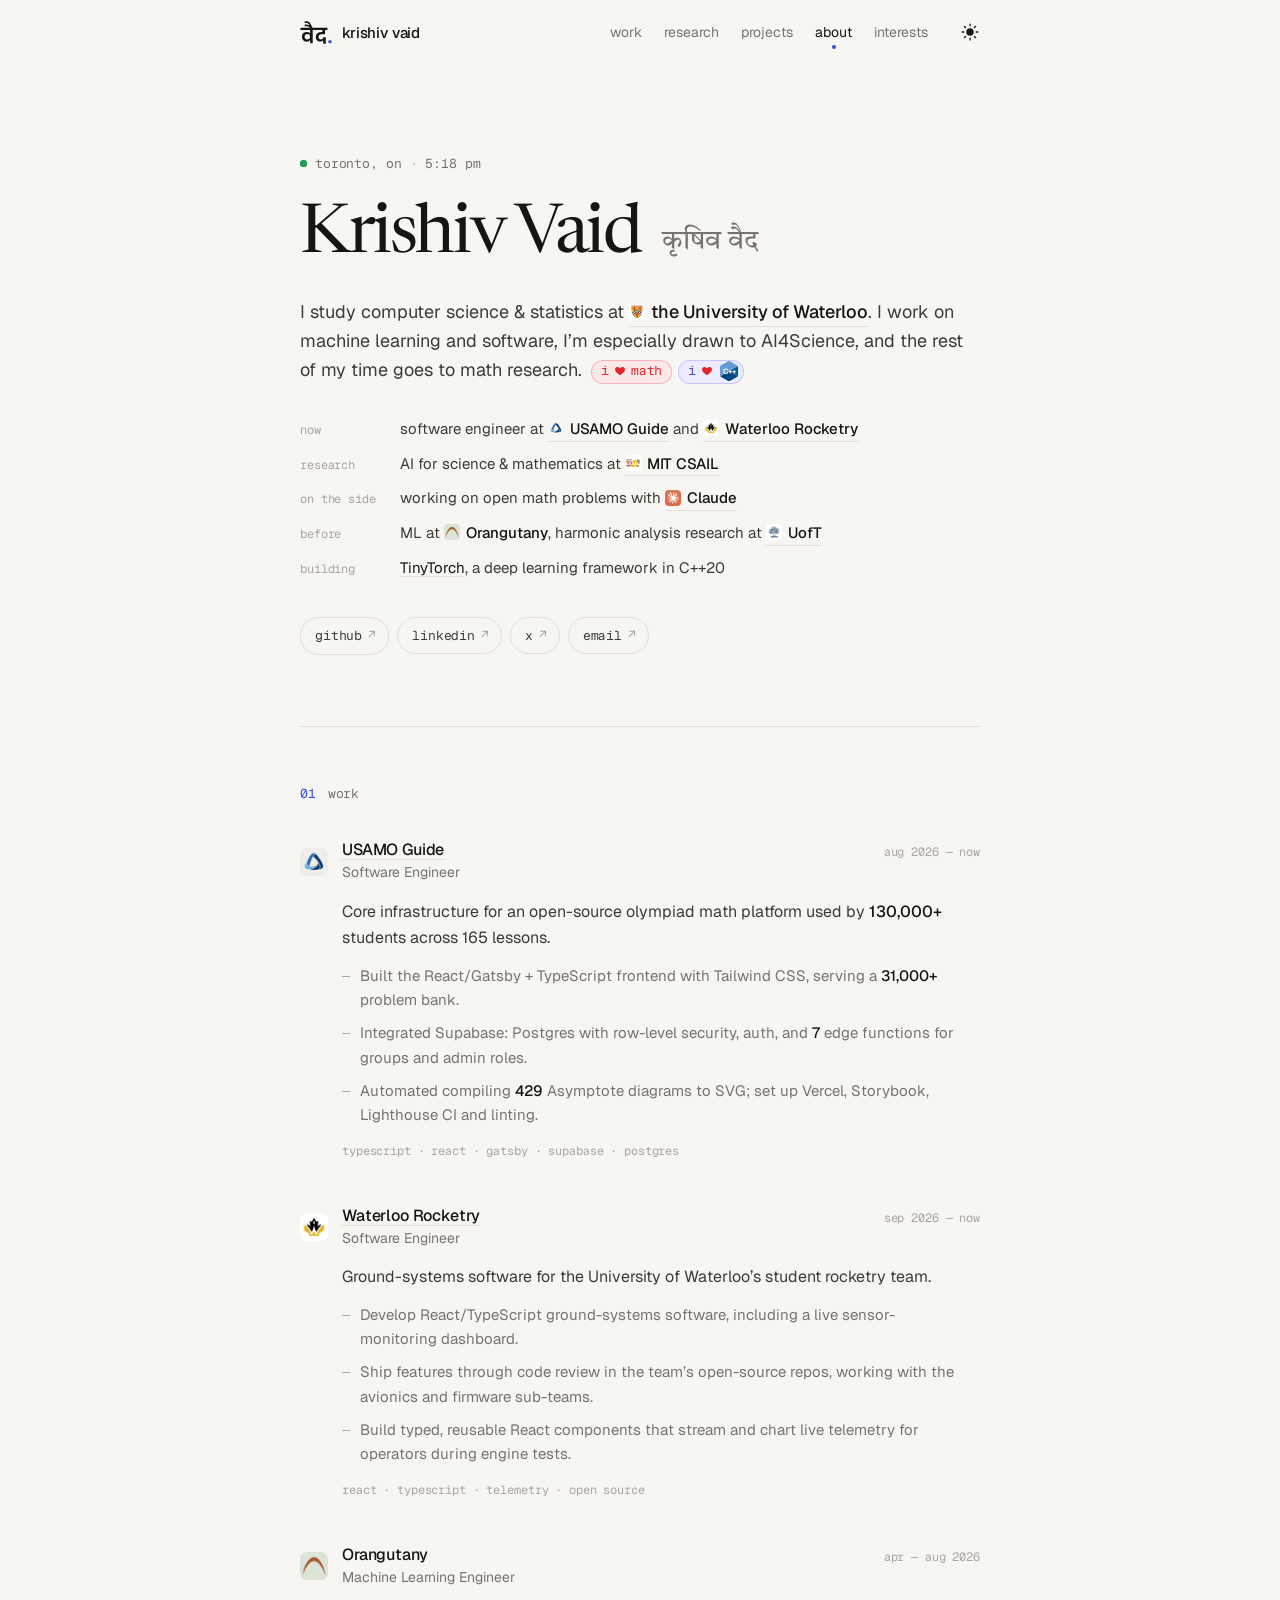
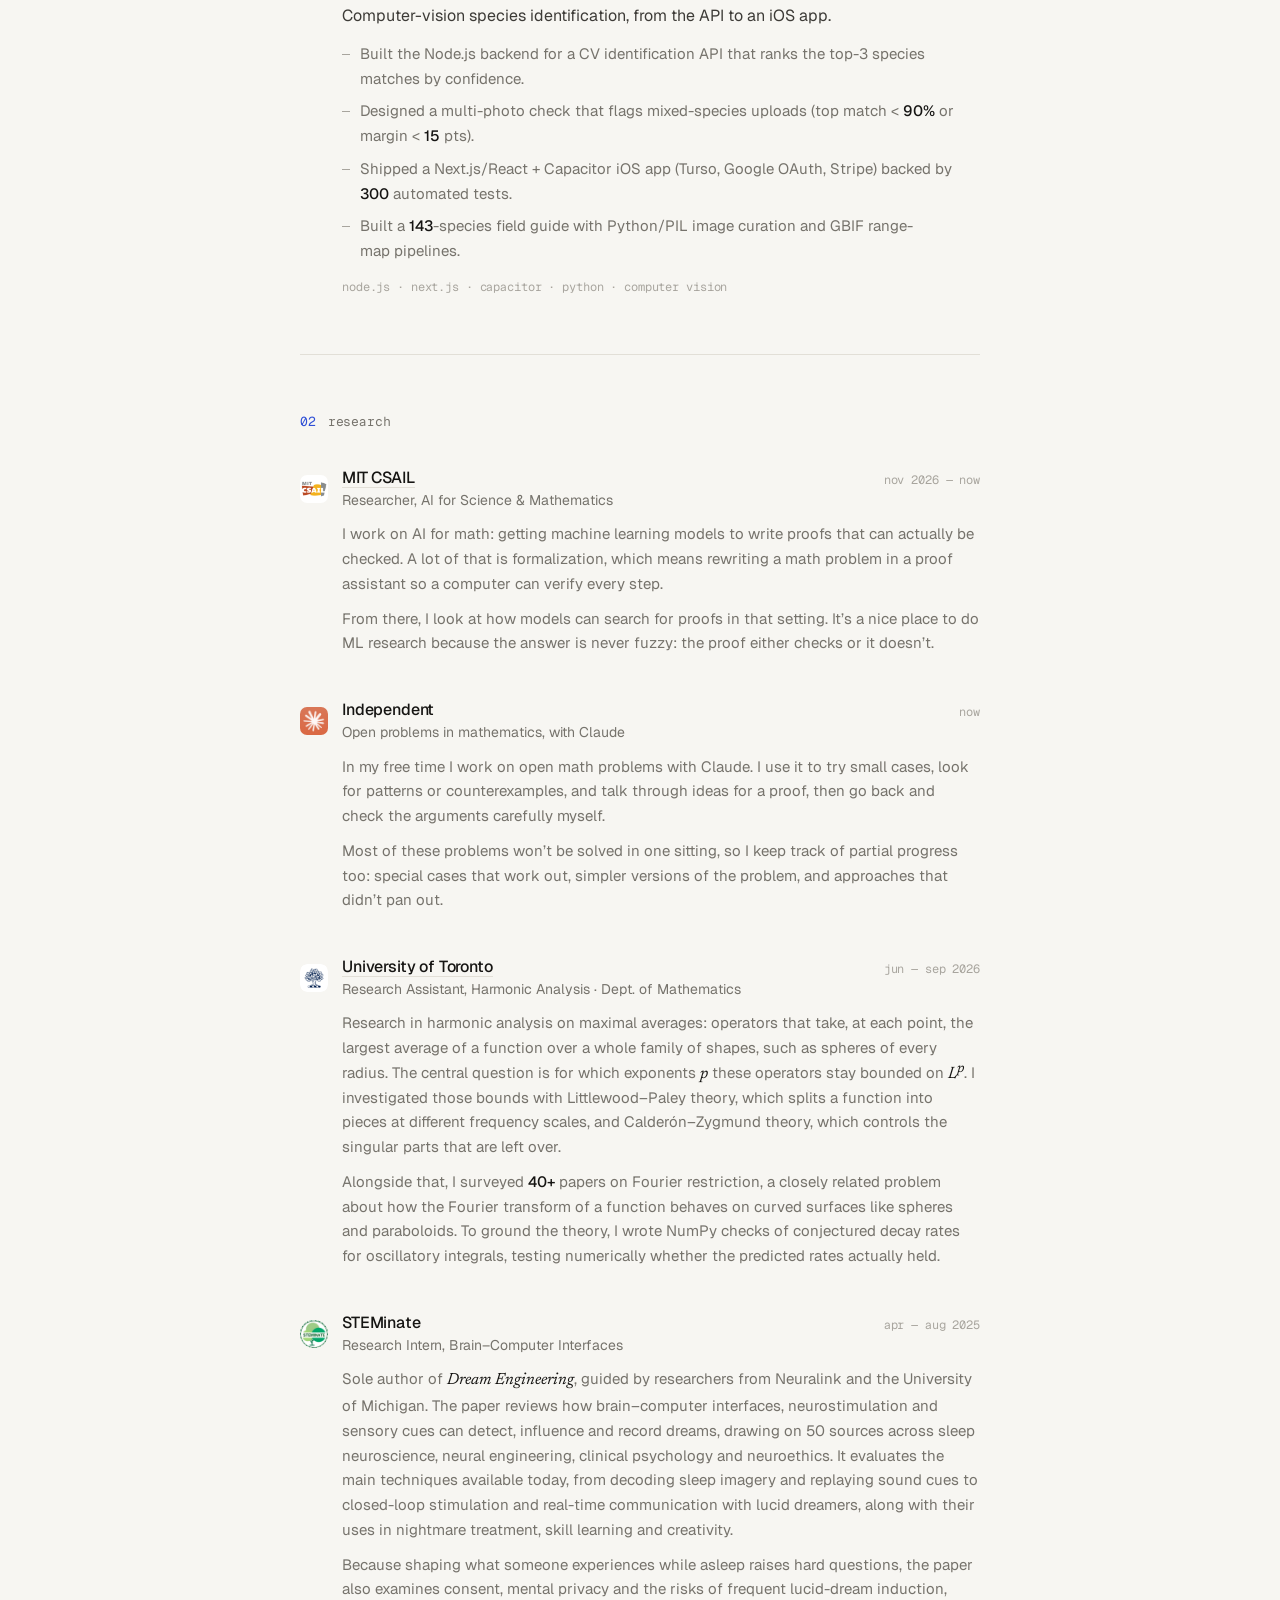
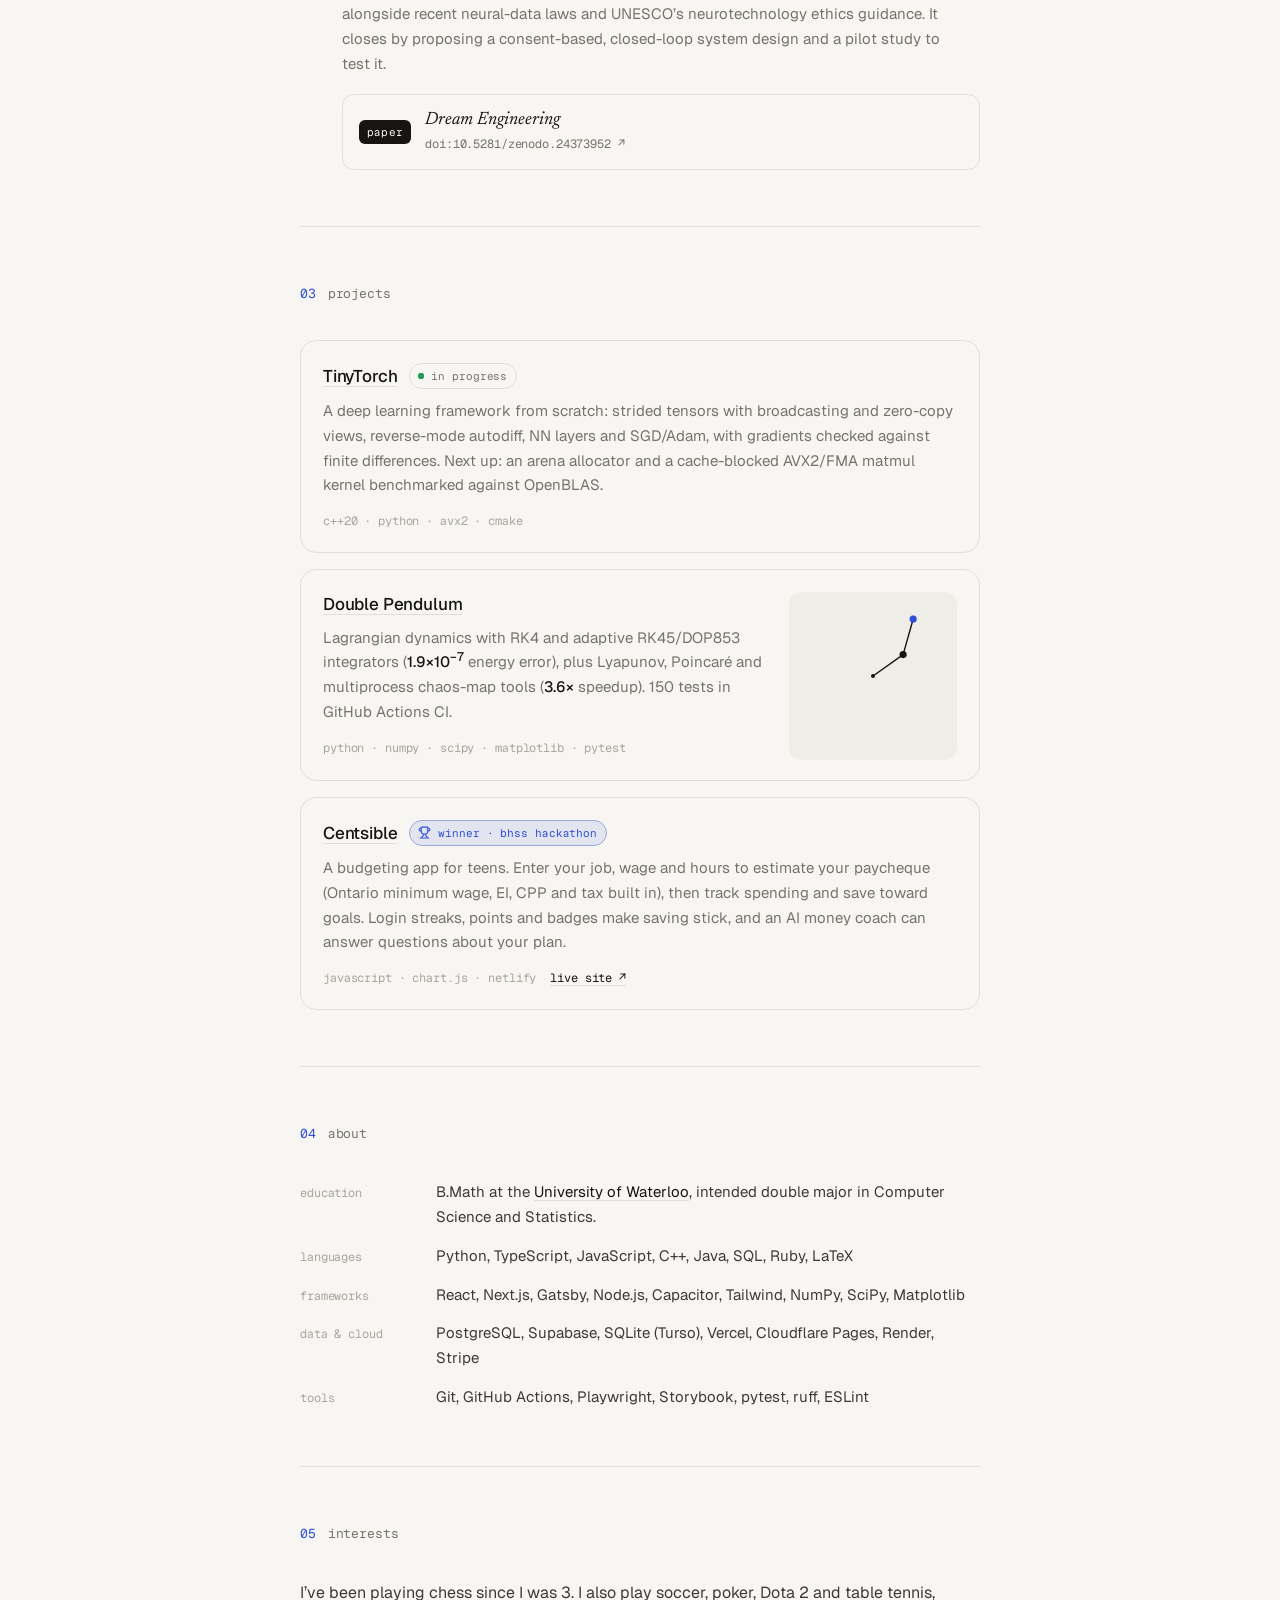
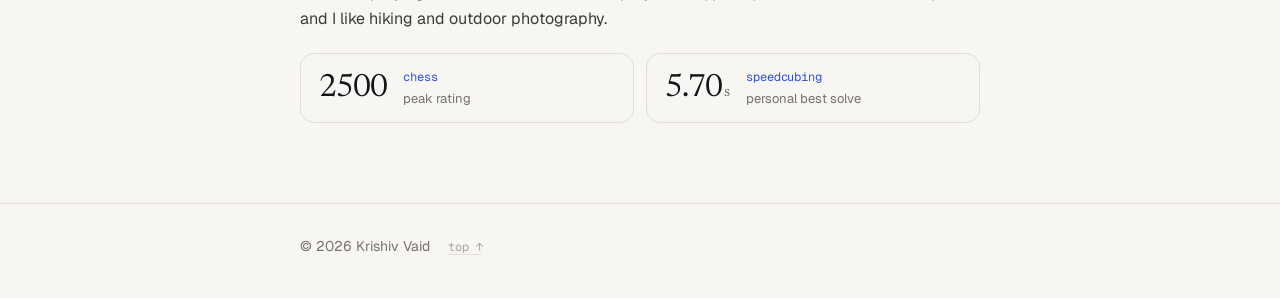
==== commit cdc8460d: "i ♥ C++ pill: periwinkle, heart then a legible C++ hexagon Co-Authored-By: Claude Opus 5.5 <noreply@" ====
--- a/index.html
+++ b/index.html
@@ -46,7 +46,7 @@
   <link rel="preconnect" href="https://fonts.gstatic.com" crossorigin>
   <link rel="stylesheet" href="https://fonts.googleapis.com/css2?family=Geist:wght@400;500;600&family=Geist+Mono:wght@400;500&family=Newsreader:ital,opsz,wght@0,6..72,400;0,6..72,500;1,6..72,400&display=swap">
   <link rel="stylesheet" href="https://fonts.googleapis.com/css2?family=Tiro+Devanagari+Hindi&text=%E0%A4%95%E0%A5%83%E0%A4%B7%E0%A4%BF%E0%A4%B5%20%E0%A4%B5%E0%A5%88%E0%A4%A6&display=swap">
-  <link rel="stylesheet" href="/css/styles.css?v=12">
+  <link rel="stylesheet" href="/css/styles.css?v=15">
   <script src="/js/main.js?v=8" defer></script>
 </head>
 <body>
@@ -84,7 +84,7 @@
         <a class="org" href="https://uwaterloo.ca/"><img src="/public/logos/uwaterloo.ca.png" alt="" width="16" height="16">the University of Waterloo</a>.
         I work on machine learning and software, I’m especially drawn to AI4Science,
         and the rest of my time goes to math research.
-        <span class="loves"><span class="heart mono" role="img" aria-label="i love math">i <svg viewBox="0 0 24 24" aria-hidden="true"><path d="M12 20.5s-7.6-4.6-9.5-9.3C1.1 7.8 3.3 4.2 7 4.2c2 0 3.6 1.1 5 2.9 1.4-1.8 3-2.9 5-2.9 3.7 0 5.9 3.6 4.5 7-1.9 4.7-9.5 9.3-9.5 9.3z"/></svg> math</span><span class="heart heart-cpp mono" role="img" aria-label="i love C++"><svg class="cpp-logo" viewBox="0 0 306 344.35" aria-hidden="true"><path fill="#00599C" d="M302.107,258.262c2.401-4.159,3.893-8.845,3.893-13.053V99.14c0-4.208-1.49-8.893-3.892-13.052L153,172.175 L302.107,258.262z"/><path fill="#004482" d="M166.25,341.193l126.5-73.034c3.644-2.104,6.956-5.737,9.357-9.897L153,172.175L3.893,258.263 c2.401,4.159,5.714,7.793,9.357,9.896l126.5,73.034C147.037,345.401,158.963,345.401,166.25,341.193z"/><path fill="#659AD2" d="M302.108,86.087c-2.402-4.16-5.715-7.793-9.358-9.897L166.25,3.156c-7.287-4.208-19.213-4.208-26.5,0 L13.25,76.19C5.962,80.397,0,90.725,0,99.14v146.069c0,4.208,1.491,8.894,3.893,13.053L153,172.175L302.108,86.087z"/><path fill="#FFFFFF" d="M153,274.175c-56.243,0-102-45.757-102-102s45.757-102,102-102c36.292,0,70.139,19.53,88.331,50.968 l-44.143,25.544c-9.105-15.736-26.038-25.512-44.188-25.512c-28.122,0-51,22.878-51,51c0,28.121,22.878,51,51,51 c18.152,0,35.085-9.776,44.191-25.515l44.143,25.543C223.142,254.644,189.294,274.175,153,274.175z"/></svg>i <svg viewBox="0 0 24 24" aria-hidden="true"><path d="M12 20.5s-7.6-4.6-9.5-9.3C1.1 7.8 3.3 4.2 7 4.2c2 0 3.6 1.1 5 2.9 1.4-1.8 3-2.9 5-2.9 3.7 0 5.9 3.6 4.5 7-1.9 4.7-9.5 9.3-9.5 9.3z"/></svg> c++</span></span>
+        <span class="loves"><span class="heart mono" role="img" aria-label="i love math">i <svg viewBox="0 0 24 24" aria-hidden="true"><path d="M12 20.5s-7.6-4.6-9.5-9.3C1.1 7.8 3.3 4.2 7 4.2c2 0 3.6 1.1 5 2.9 1.4-1.8 3-2.9 5-2.9 3.7 0 5.9 3.6 4.5 7-1.9 4.7-9.5 9.3-9.5 9.3z"/></svg> math</span><span class="heart heart-cpp mono" role="img" aria-label="i love C++">i <svg viewBox="0 0 24 24" aria-hidden="true"><path d="M12 20.5s-7.6-4.6-9.5-9.3C1.1 7.8 3.3 4.2 7 4.2c2 0 3.6 1.1 5 2.9 1.4-1.8 3-2.9 5-2.9 3.7 0 5.9 3.6 4.5 7-1.9 4.7-9.5 9.3-9.5 9.3z"/></svg><svg class="cpp-logo" viewBox="0 0 306 344.35" aria-hidden="true"><path fill="#00599C" d="M302.107,258.262c2.401-4.159,3.893-8.845,3.893-13.053V99.14c0-4.208-1.49-8.893-3.892-13.052L153,172.175 L302.107,258.262z"/><path fill="#004482" d="M166.25,341.193l126.5-73.034c3.644-2.104,6.956-5.737,9.357-9.897L153,172.175L3.893,258.263 c2.401,4.159,5.714,7.793,9.357,9.896l126.5,73.034C147.037,345.401,158.963,345.401,166.25,341.193z"/><path fill="#659AD2" d="M302.108,86.087c-2.402-4.16-5.715-7.793-9.358-9.897L166.25,3.156c-7.287-4.208-19.213-4.208-26.5,0 L13.25,76.19C5.962,80.397,0,90.725,0,99.14v146.069c0,4.208,1.491,8.894,3.893,13.053L153,172.175L302.108,86.087z"/><text x="153" y="214" text-anchor="middle" font-family="Geist, Arial, sans-serif" font-weight="600" font-size="132" letter-spacing="-6" fill="#fff">C++</text></svg></span></span>
       </p>
       <ul class="status">
         <li><span class="k mono">now</span><span>software engineer at <a class="org" href="https://usamoguide.com/"><img src="/public/logos/usamoguide.com.png" alt="" width="16" height="16">USAMO Guide</a> and <a class="org" href="https://www.waterloorocketry.com/"><img src="/public/logos/waterloorocketry.png" alt="" width="16" height="16">Waterloo Rocketry</a></span></li>
--- a/css/styles.css
+++ b/css/styles.css
@@ -265,14 +265,14 @@
 .heart:hover svg { animation: beat 0.9s var(--ease) infinite; }
 .loves { display: inline-flex; flex-wrap: wrap; gap: 6px; margin-left: 4px; vertical-align: 0.08em; }
 .loves .heart { margin-left: 0; vertical-align: baseline; }
-/* i ♥ c++: blue-black pill with the C++ hexagon, dancing a beat after the math one */
+/* i ♥ <C++ logo>: soft periwinkle pill, dancing a beat after the math one */
 .heart-cpp {
-  color: #d6e4ff; background: #0f1a2e; box-shadow: inset 0 0 0 1px #24385c;
-  padding-left: 7px; animation-delay: 0.62s;
-}
-.heart-cpp svg:not(.cpp-logo) { fill: #ff6b6b; animation-delay: 0.78s; }
-.heart-cpp .cpp-logo { width: 13px; height: 14.6px; margin-right: 1px; animation: none; }
-:root[data-theme="dark"] .heart-cpp { background: #12213b; box-shadow: inset 0 0 0 1px #2b4470; }
+  color: #5047c8; background: #ecebff; box-shadow: inset 0 0 0 1px rgba(108, 99, 255, 0.28);
+  padding-right: 6px; animation-delay: 0.62s;
+}
+.heart-cpp svg:not(.cpp-logo) { fill: var(--love); animation-delay: 0.78s; }
+.heart-cpp .cpp-logo { width: 18px; height: 20.2px; margin: -3px 0 -3px 2px; animation: none; }
+:root[data-theme="dark"] .heart-cpp { color: #c3bfff; background: rgba(138, 128, 255, 0.15); box-shadow: inset 0 0 0 1px rgba(150, 140, 255, 0.32); }
 @keyframes dance {
   0%, 100% { transform: none; }
   10% { transform: translateY(-6px) rotate(-7deg); }
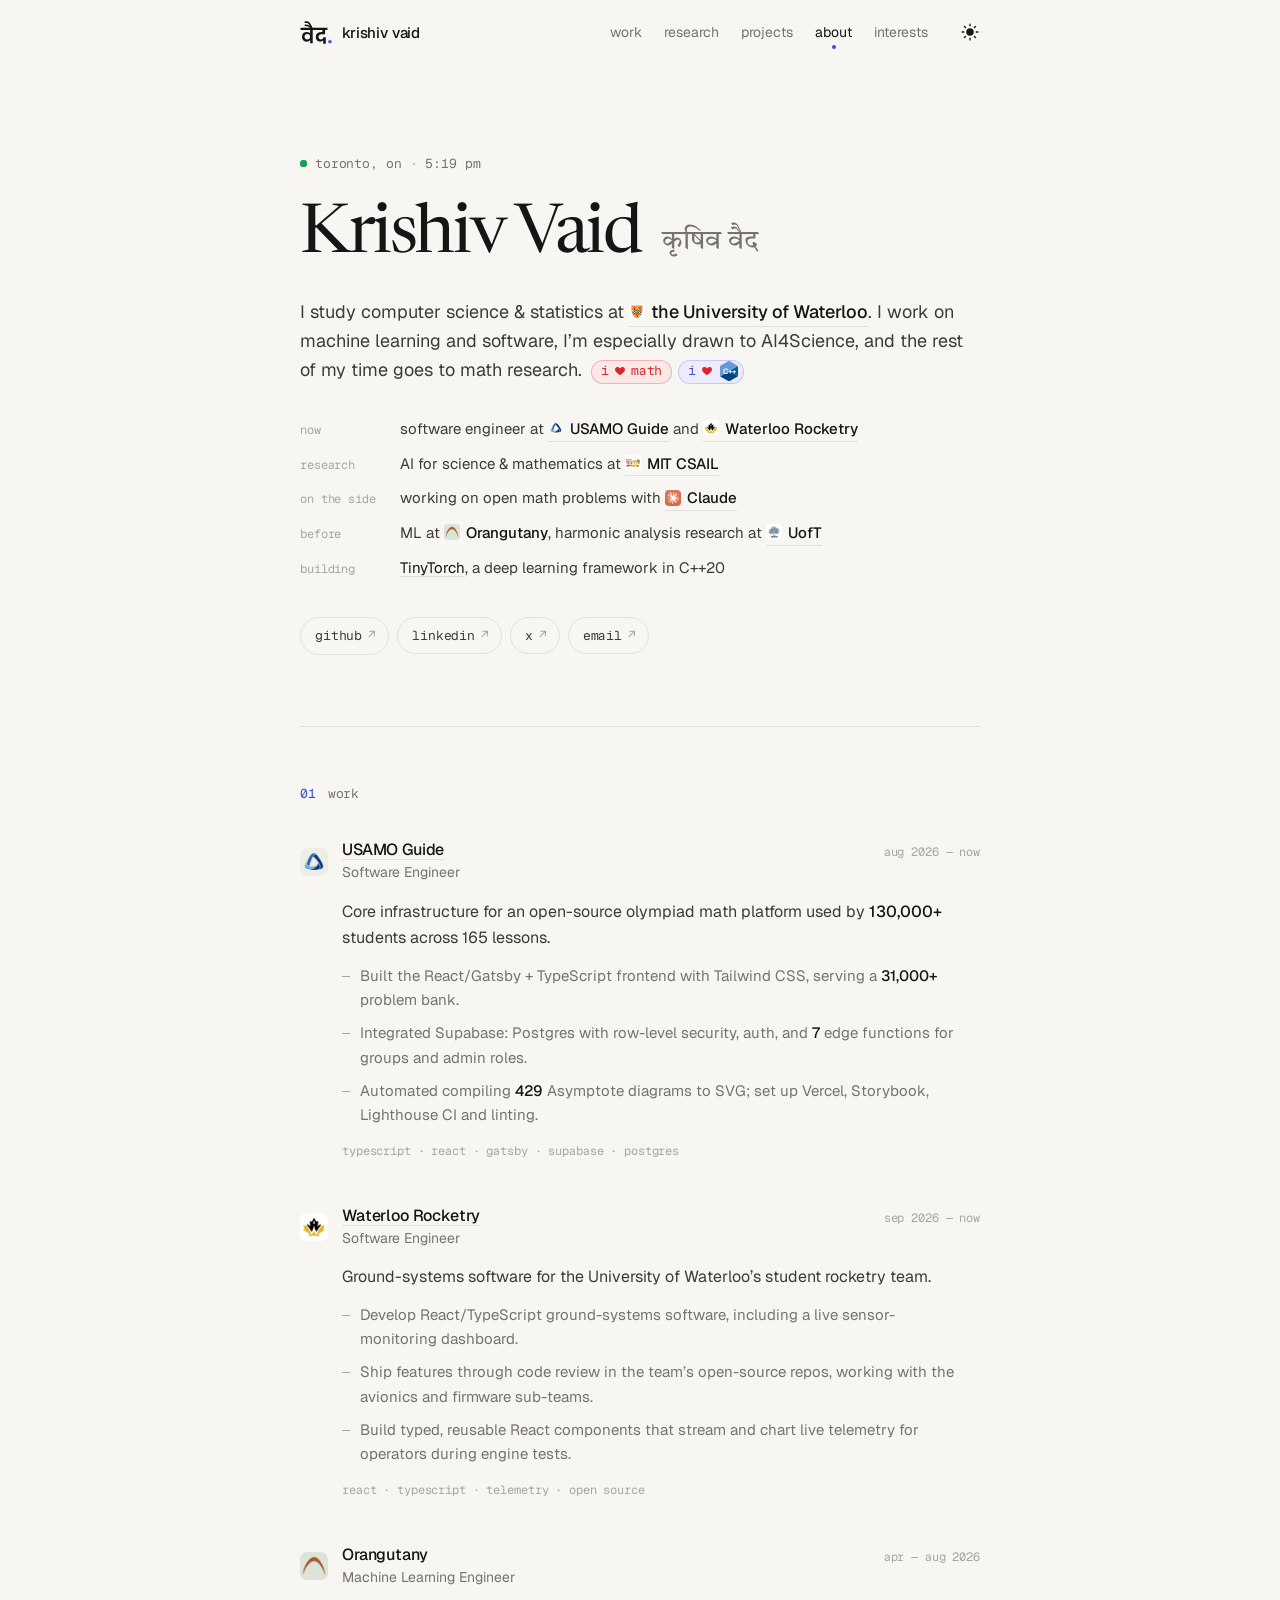
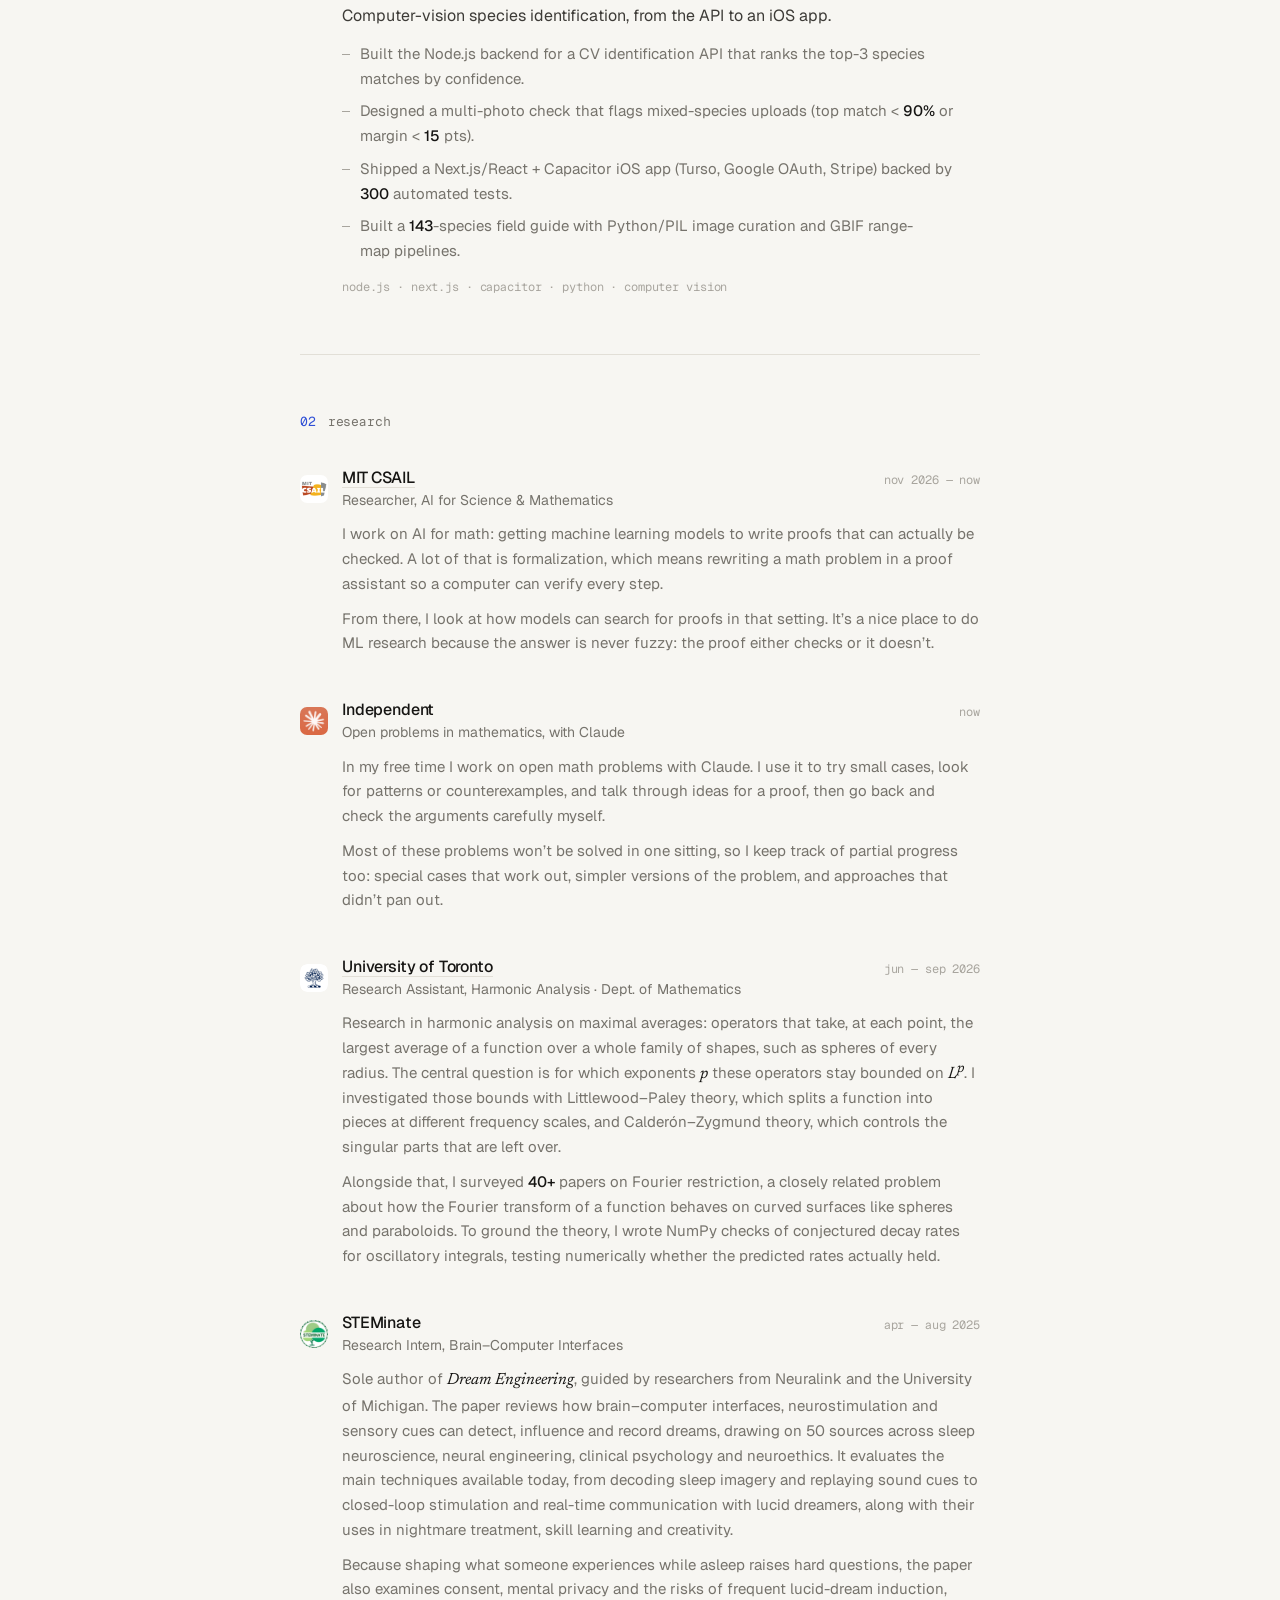
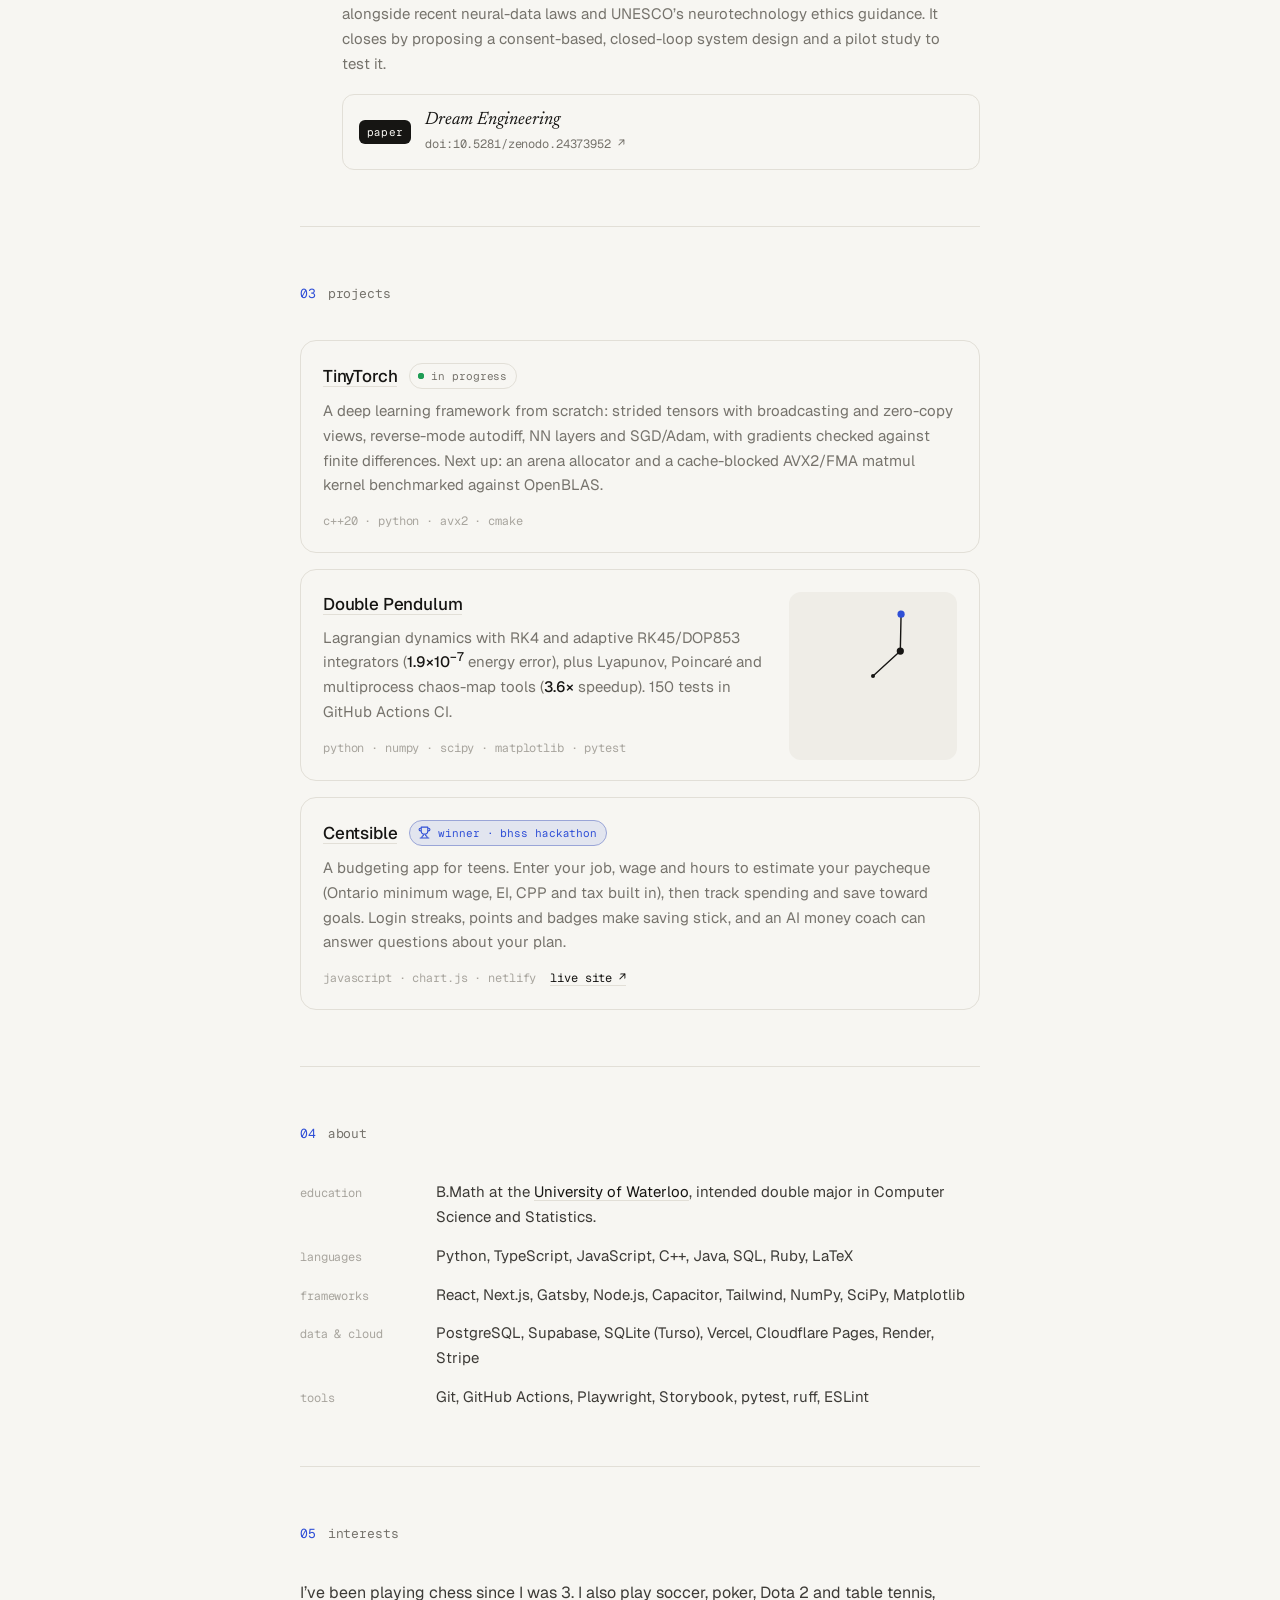
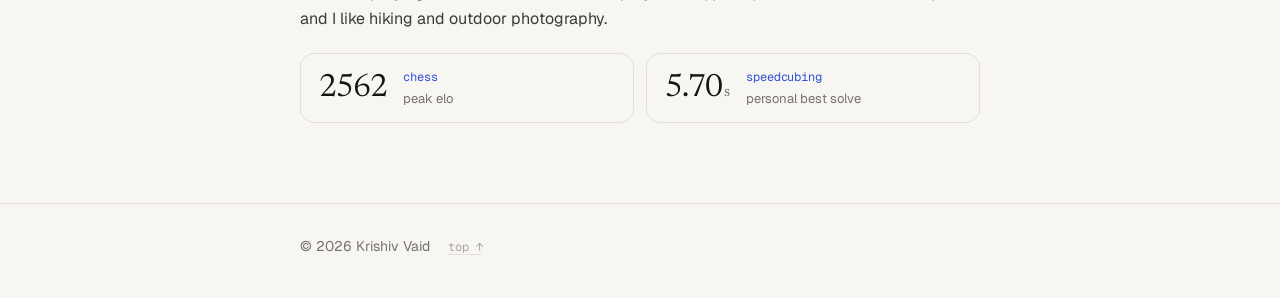
==== commit aa9b1ede: "Chess: 2562 peak elo Co-Authored-By: Claude Opus 5.5 <noreply@anthropic.com>" ====
--- a/index.html
+++ b/index.html
@@ -291,8 +291,8 @@
       <p class="interests-lede">I’ve been playing chess since I was 3. I also play soccer, poker, Dota 2 and table tennis, and I like hiking and outdoor photography.</p>
       <div class="stats">
         <div class="stat">
-          <span class="stat-n">2500</span>
-          <span class="stat-txt"><span class="stat-k mono">chess</span><span class="stat-l">peak rating</span></span>
+          <span class="stat-n">2562</span>
+          <span class="stat-txt"><span class="stat-k mono">chess</span><span class="stat-l">peak elo</span></span>
         </div>
         <div class="stat">
           <span class="stat-n">5.70<small>s</small></span>
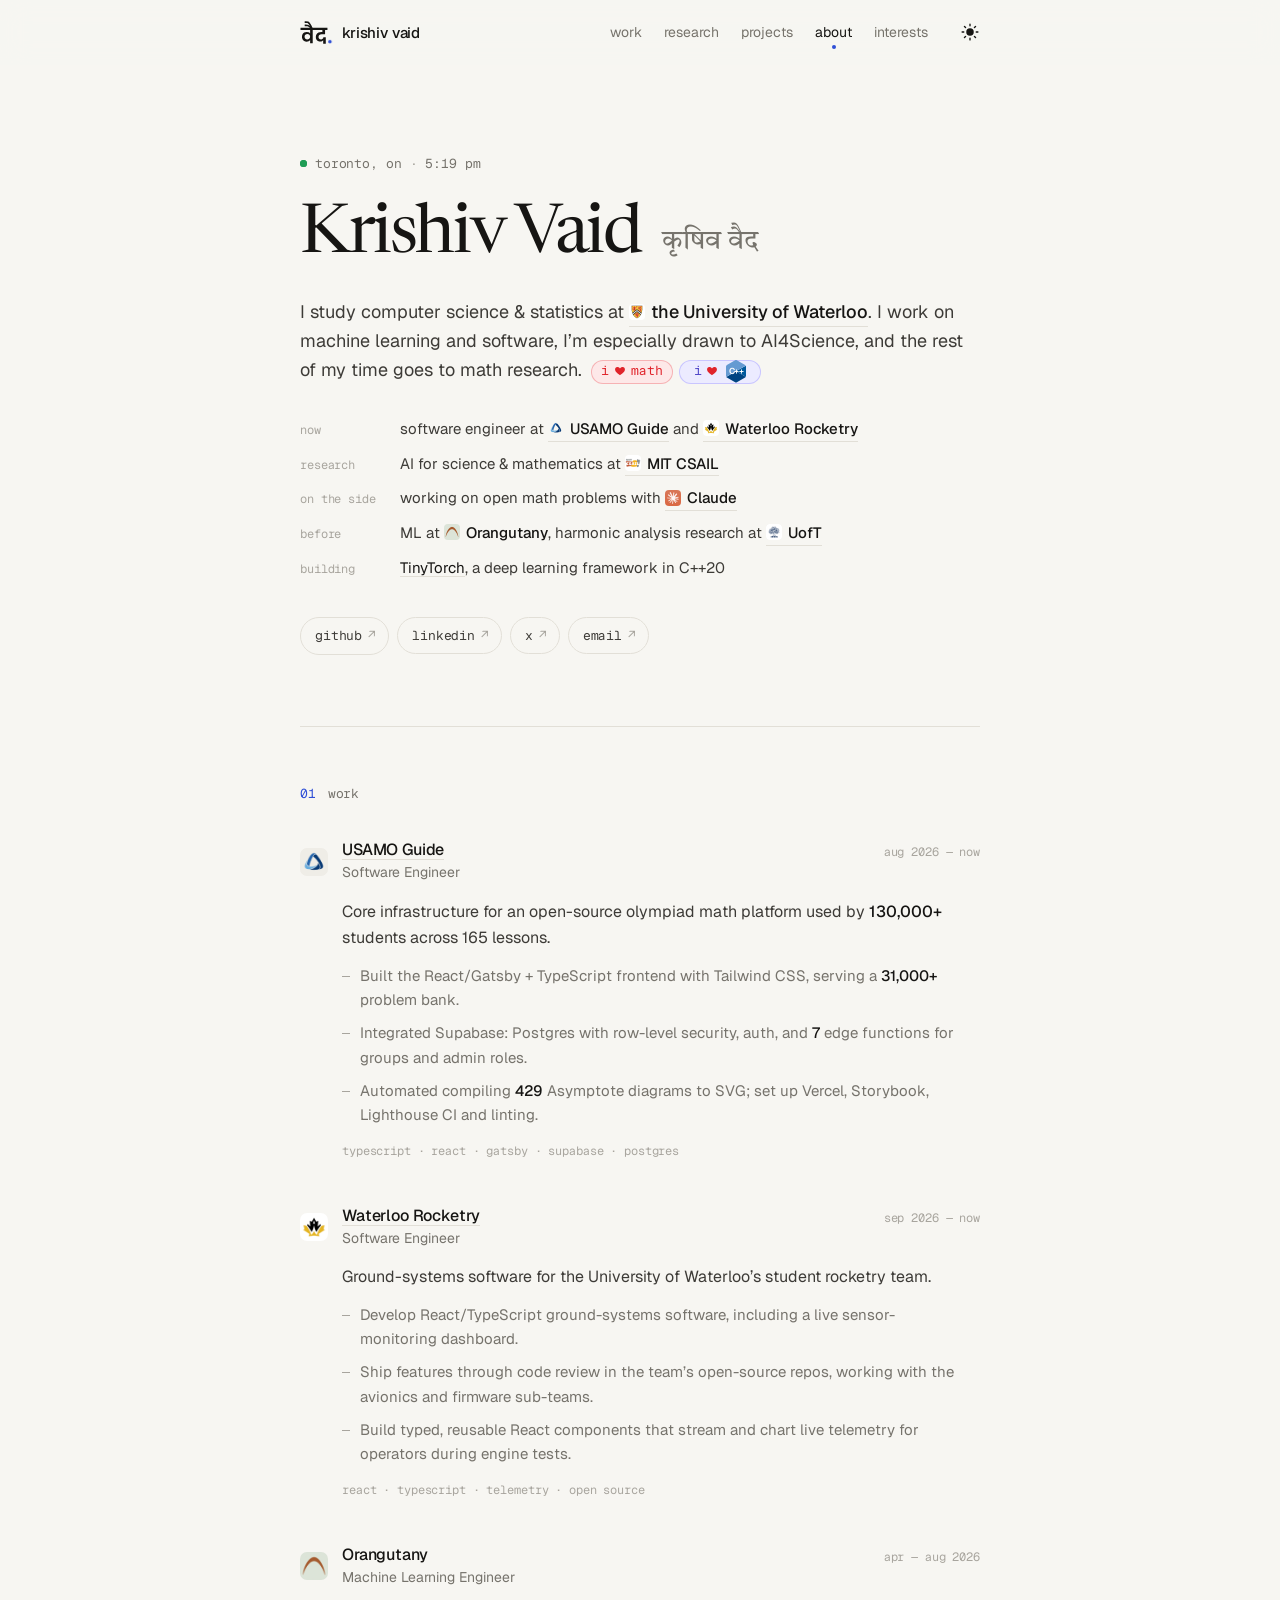
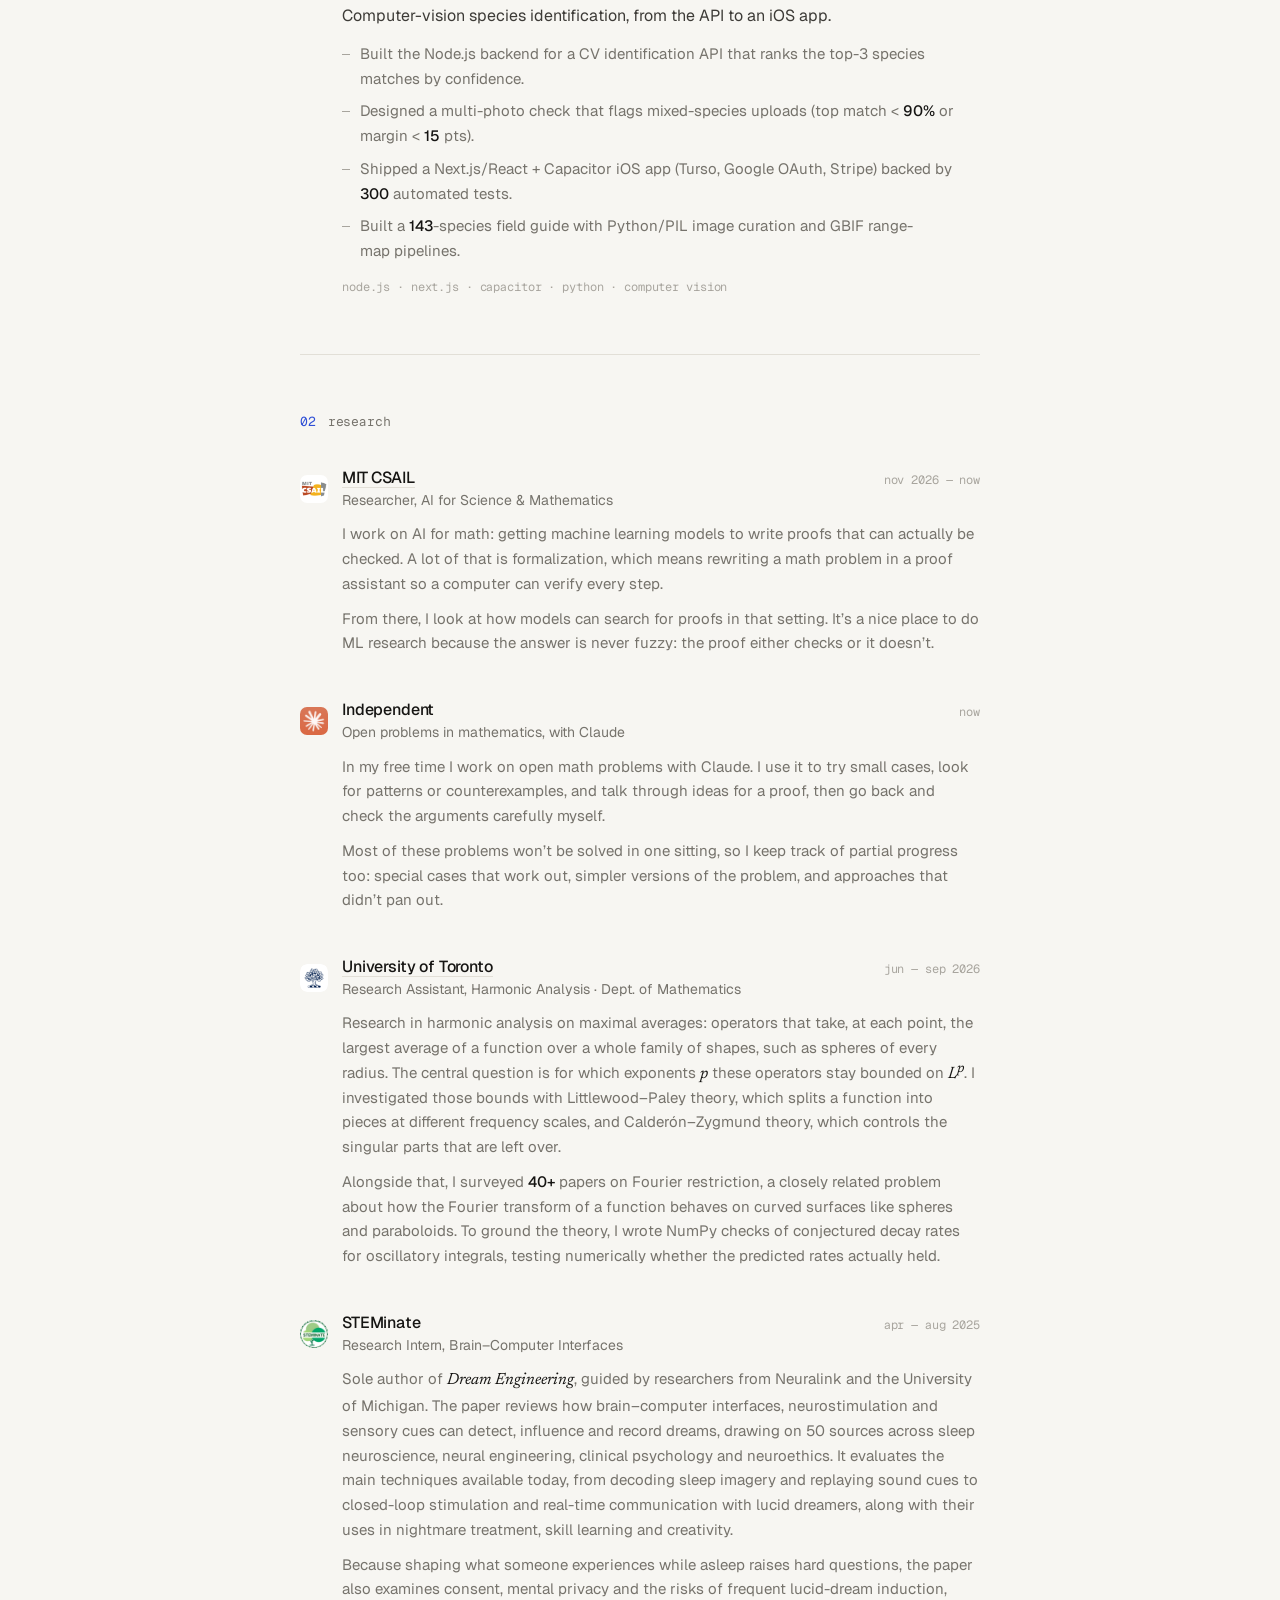
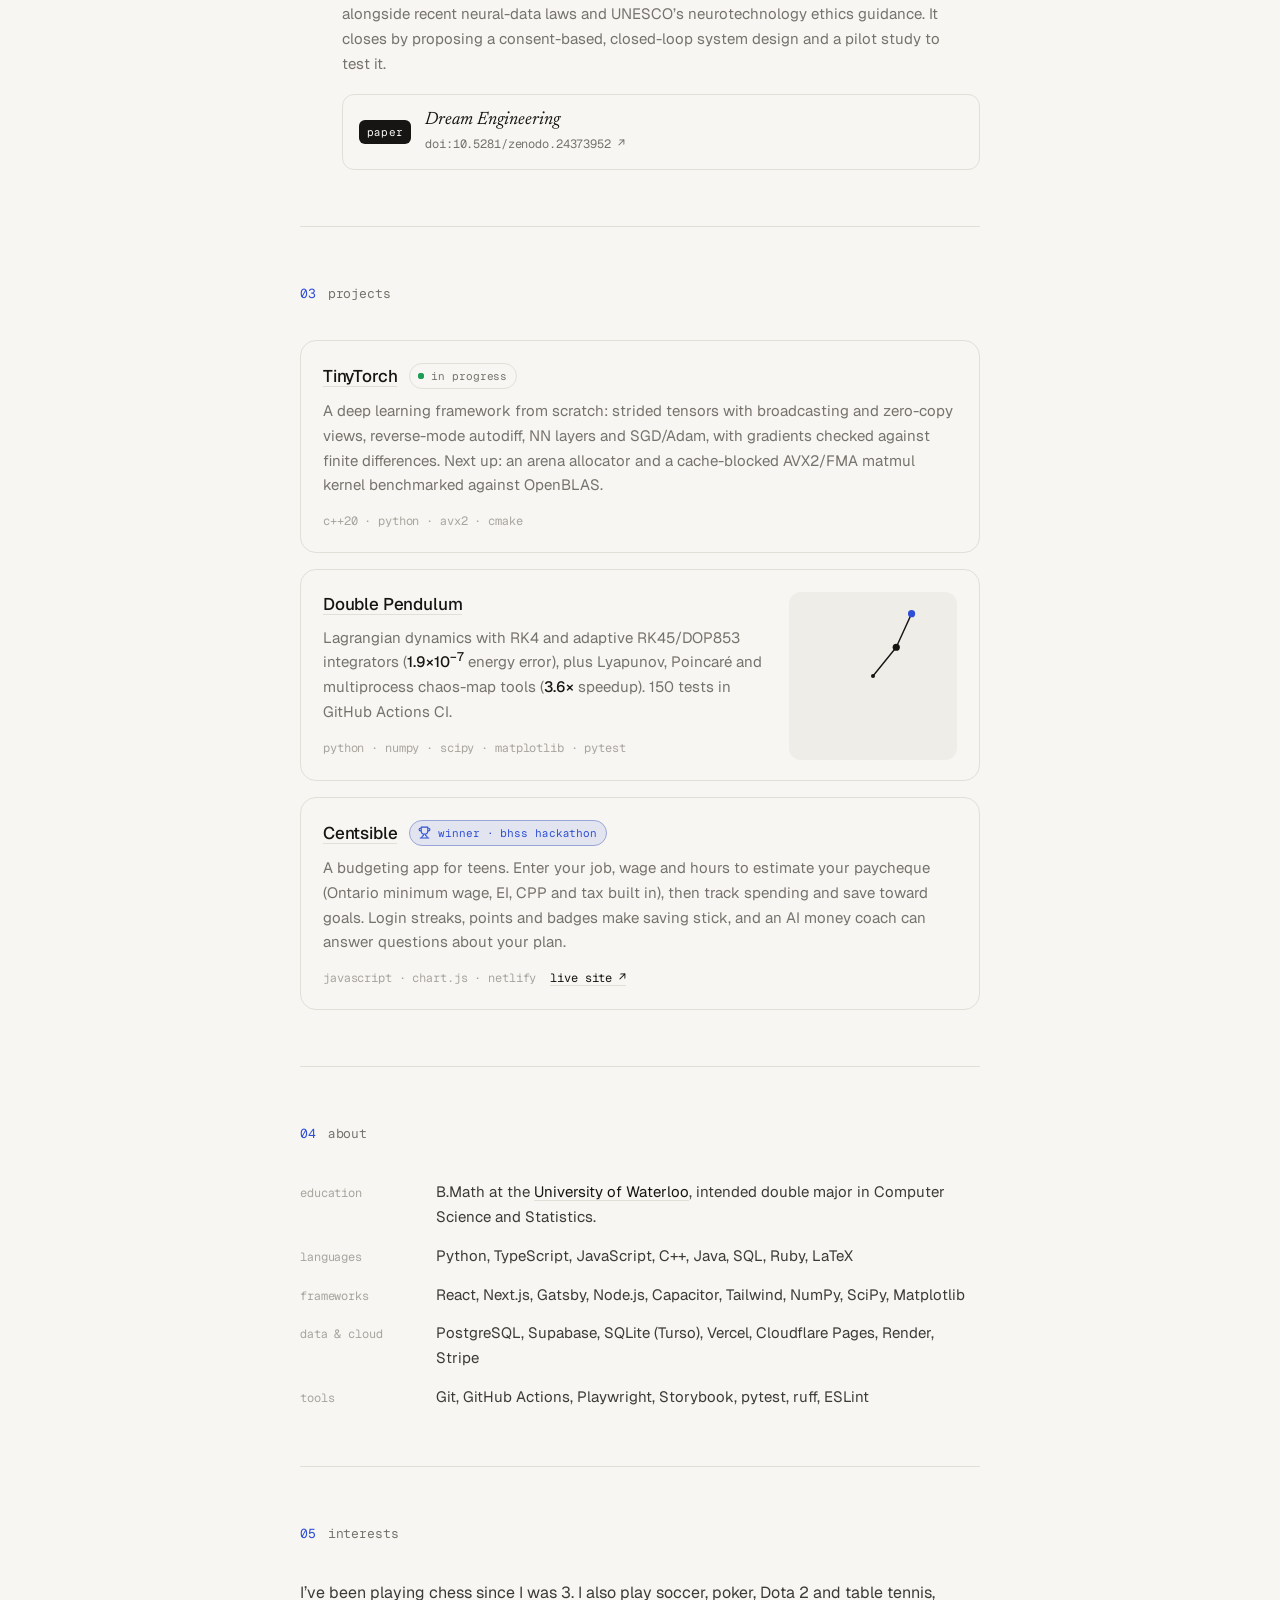
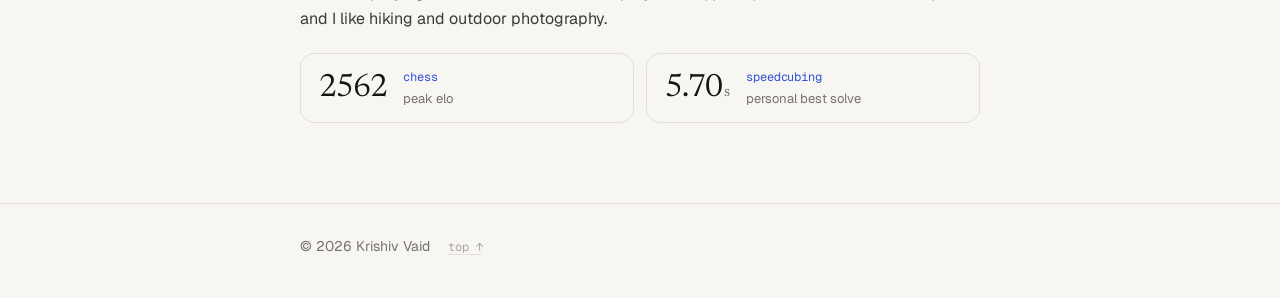
==== commit b3b1cf40: "Match i ♥ C++ pill size to i ♥ math Co-Authored-By: Claude Opus 5.5 <noreply@anthropic.com>" ====
--- a/index.html
+++ b/index.html
@@ -46,7 +46,7 @@
   <link rel="preconnect" href="https://fonts.gstatic.com" crossorigin>
   <link rel="stylesheet" href="https://fonts.googleapis.com/css2?family=Geist:wght@400;500;600&family=Geist+Mono:wght@400;500&family=Newsreader:ital,opsz,wght@0,6..72,400;0,6..72,500;1,6..72,400&display=swap">
   <link rel="stylesheet" href="https://fonts.googleapis.com/css2?family=Tiro+Devanagari+Hindi&text=%E0%A4%95%E0%A5%83%E0%A4%B7%E0%A4%BF%E0%A4%B5%20%E0%A4%B5%E0%A5%88%E0%A4%A6&display=swap">
-  <link rel="stylesheet" href="/css/styles.css?v=15">
+  <link rel="stylesheet" href="/css/styles.css?v=16">
   <script src="/js/main.js?v=8" defer></script>
 </head>
 <body>
--- a/css/styles.css
+++ b/css/styles.css
@@ -264,14 +264,14 @@
 .heart svg { width: 12px; height: 12px; fill: var(--love); animation: beat 0.9s var(--ease) 0.55s 1; }
 .heart:hover svg { animation: beat 0.9s var(--ease) infinite; }
 .loves { display: inline-flex; flex-wrap: wrap; gap: 6px; margin-left: 4px; vertical-align: 0.08em; }
-.loves .heart { margin-left: 0; vertical-align: baseline; }
+.loves .heart { margin-left: 0; vertical-align: baseline; min-width: 82px; justify-content: center; }
 /* i ♥ <C++ logo>: soft periwinkle pill, dancing a beat after the math one */
 .heart-cpp {
   color: #5047c8; background: #ecebff; box-shadow: inset 0 0 0 1px rgba(108, 99, 255, 0.28);
-  padding-right: 6px; animation-delay: 0.62s;
+  animation-delay: 0.62s;
 }
 .heart-cpp svg:not(.cpp-logo) { fill: var(--love); animation-delay: 0.78s; }
-.heart-cpp .cpp-logo { width: 18px; height: 20.2px; margin: -3px 0 -3px 2px; animation: none; }
+.heart-cpp .cpp-logo { width: 20px; height: 22.5px; margin: -4px 0 -4px 3px; animation: none; }
 :root[data-theme="dark"] .heart-cpp { color: #c3bfff; background: rgba(138, 128, 255, 0.15); box-shadow: inset 0 0 0 1px rgba(150, 140, 255, 0.32); }
 @keyframes dance {
   0%, 100% { transform: none; }
